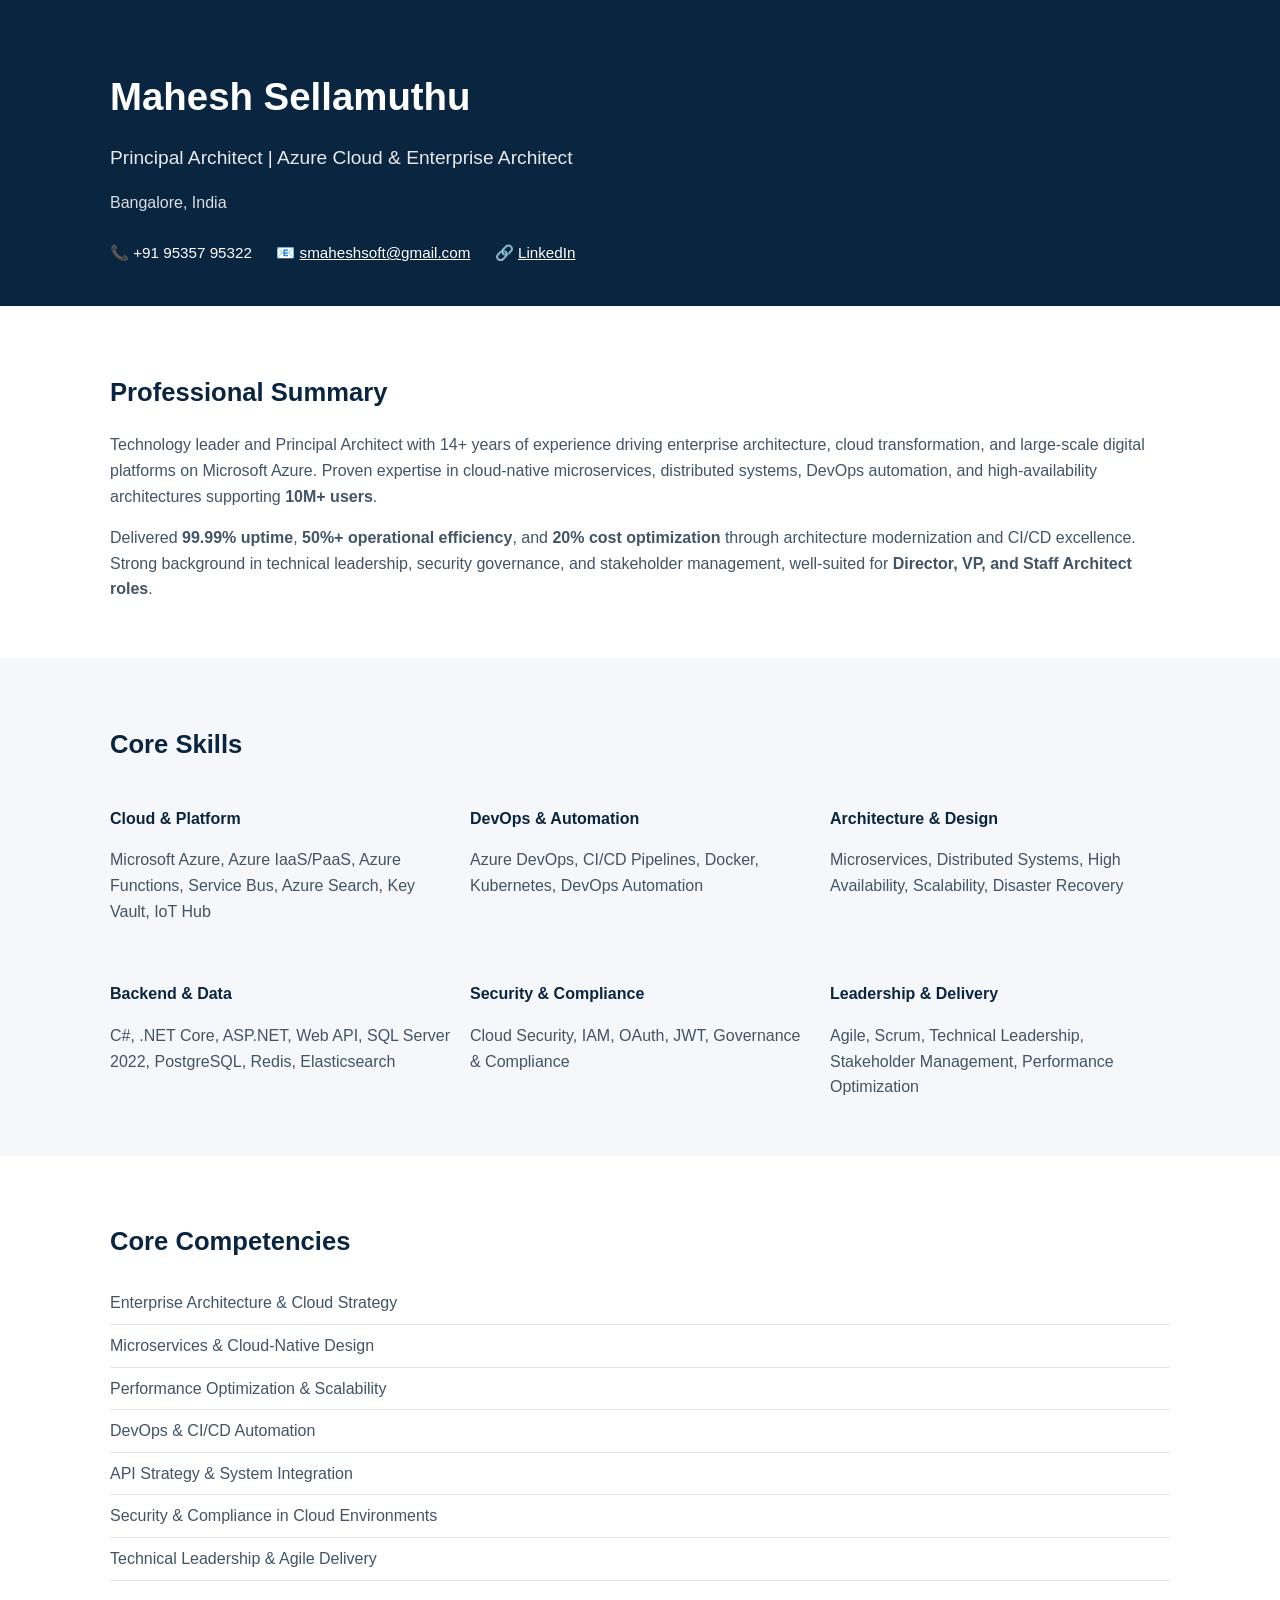
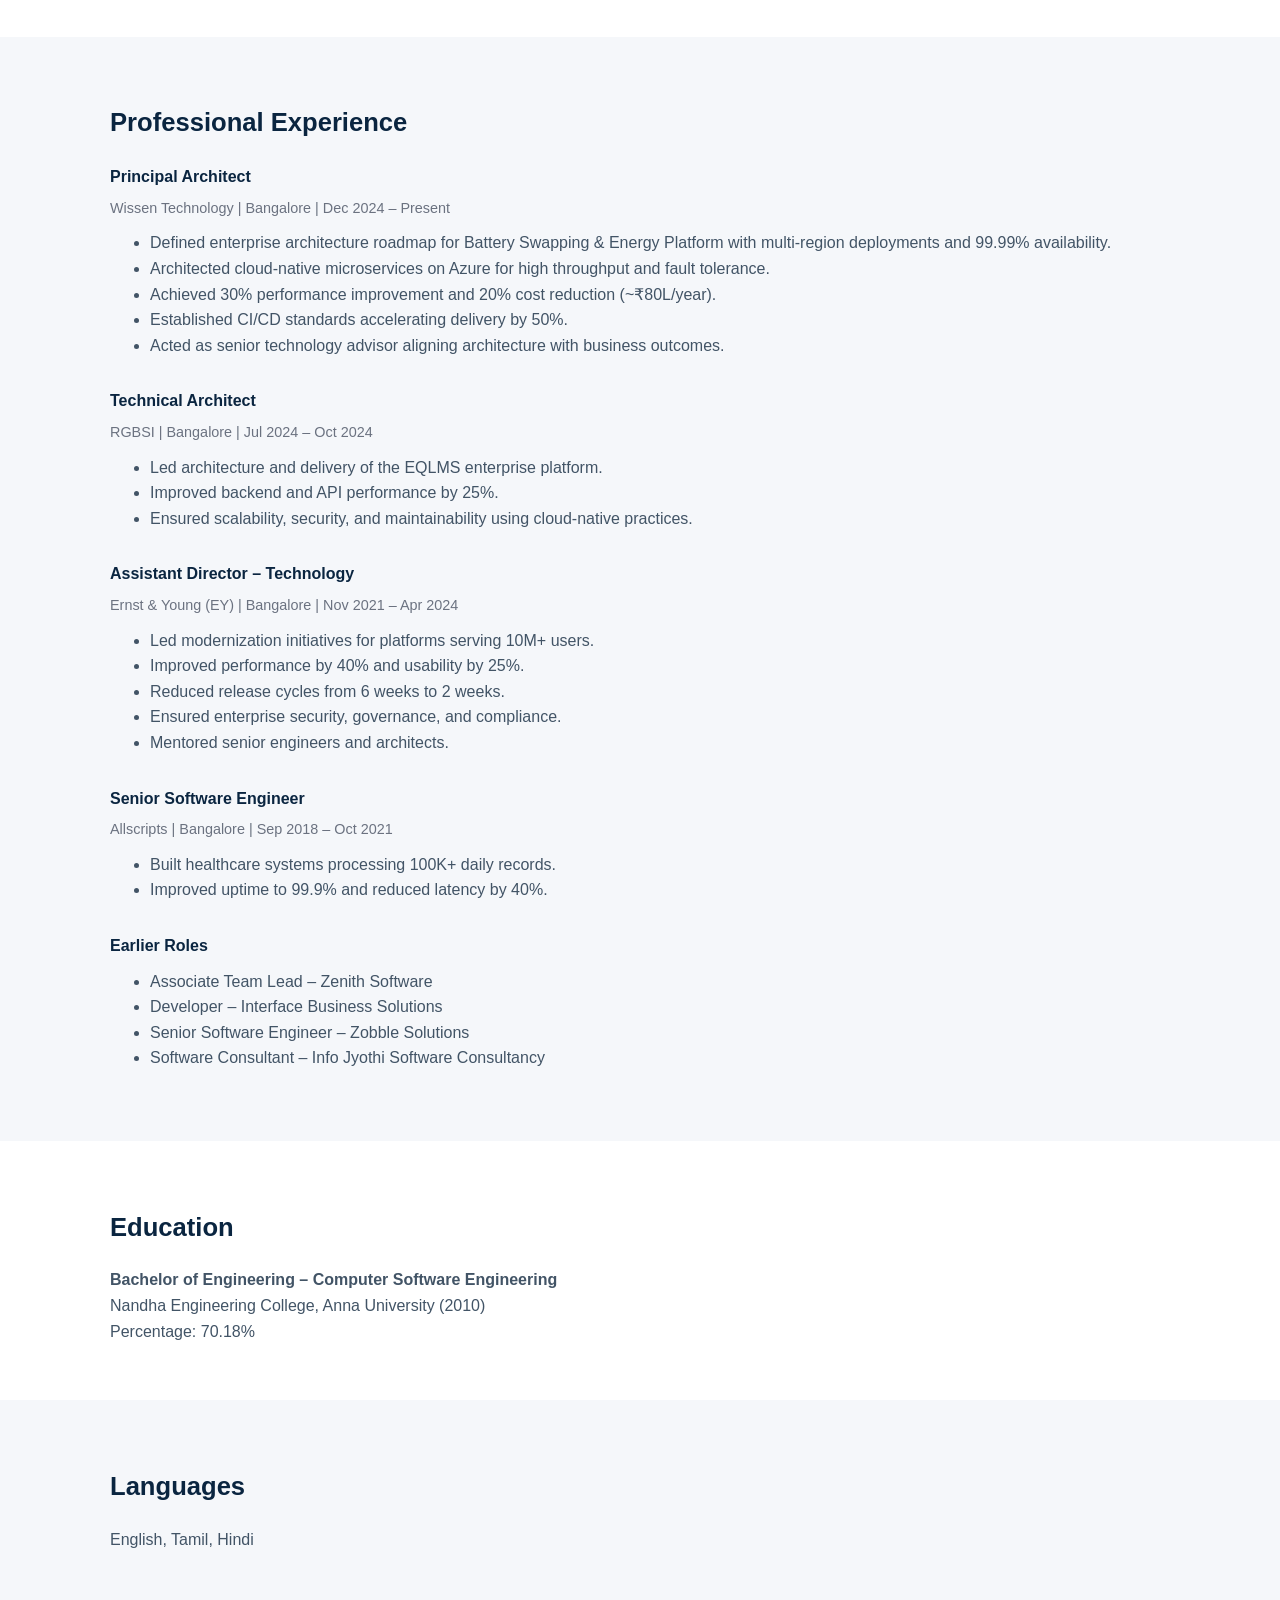
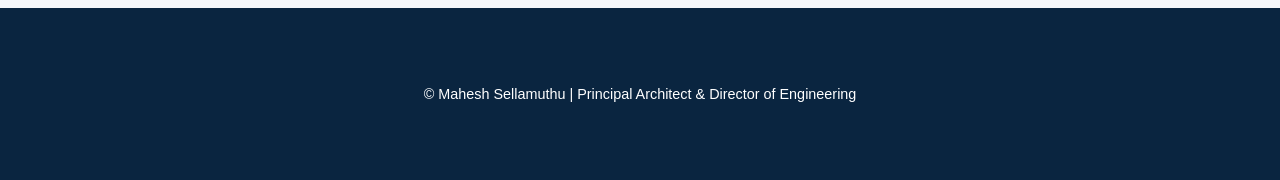
==== index.html @ bdcd4765 "Restore header subtitle without Director of Engineering title Co-Authored-By: Claude Opus 5 <noreply" ====
<!DOCTYPE html>
<html lang="en">
<head>
    <meta charset="UTF-8">
    <title>Mahesh Sellamuthu | Director of Engineering & Principal Architect</title>
    <meta name="viewport" content="width=device-width, initial-scale=1.0">
    <meta name="description" content="Director of Engineering & Principal Architect specializing in Azure Cloud, Distributed Systems, Performance Engineering, and Enterprise Architecture.">
    <link rel="stylesheet" href="css/style.css">
</head>

<body>

<header class="header">
    <div class="container">
        <h1>Mahesh Sellamuthu</h1>
        <h2>Principal Architect | Azure Cloud & Enterprise Architect</h2>
        <p class="location">Bangalore, India</p>

        <div class="contact">
            <span>📞 +91 95357 95322</span>
            <span>📧 <a href="mailto:smaheshsoft@gmail.com">smaheshsoft@gmail.com</a></span>
            <span>🔗 <a href="https://www.linkedin.com/in/mahesh-sellamuthu-75334631/" target="_blank">LinkedIn</a></span>
        </div>
    </div>
</header>

<section class="section">
    <div class="container">
        <h3>Professional Summary</h3>
        <p>
            Technology leader and Principal Architect with 14+ years of experience driving enterprise architecture,
            cloud transformation, and large-scale digital platforms on Microsoft Azure.
            Proven expertise in cloud-native microservices, distributed systems, DevOps automation,
            and high-availability architectures supporting <strong>10M+ users</strong>.
        </p>
        <p>
            Delivered <strong>99.99% uptime</strong>, <strong>50%+ operational efficiency</strong>,
            and <strong>20% cost optimization</strong> through architecture modernization and CI/CD excellence.
            Strong background in technical leadership, security governance, and stakeholder management,
            well-suited for <strong>Director, VP, and Staff Architect roles</strong>.
        </p>
    </div>
</section>

<section class="section gray">
    <div class="container">
        <h3>Core Skills</h3>

        <div class="skills-grid">
            <div>
                <h4>Cloud & Platform</h4>
                <p>Microsoft Azure, Azure IaaS/PaaS, Azure Functions, Service Bus, Azure Search, Key Vault, IoT Hub</p>
            </div>

            <div>
                <h4>DevOps & Automation</h4>
                <p>Azure DevOps, CI/CD Pipelines, Docker, Kubernetes, DevOps Automation</p>
            </div>

            <div>
                <h4>Architecture & Design</h4>
                <p>Microservices, Distributed Systems, High Availability, Scalability, Disaster Recovery</p>
            </div>

            <div>
                <h4>Backend & Data</h4>
                <p>C#, .NET Core, ASP.NET, Web API, SQL Server 2022, PostgreSQL, Redis, Elasticsearch</p>
            </div>

            <div>
                <h4>Security & Compliance</h4>
                <p>Cloud Security, IAM, OAuth, JWT, Governance & Compliance</p>
            </div>

            <div>
                <h4>Leadership & Delivery</h4>
                <p>Agile, Scrum, Technical Leadership, Stakeholder Management, Performance Optimization</p>
            </div>
        </div>
    </div>
</section>

<section class="section">
    <div class="container">
        <h3>Core Competencies</h3>
        <ul class="competencies">
            <li>Enterprise Architecture & Cloud Strategy</li>
            <li>Microservices & Cloud-Native Design</li>
            <li>Performance Optimization & Scalability</li>
            <li>DevOps & CI/CD Automation</li>
            <li>API Strategy & System Integration</li>
            <li>Security & Compliance in Cloud Environments</li>
            <li>Technical Leadership & Agile Delivery</li>
        </ul>
    </div>
</section>

<section class="section gray">
    <div class="container">
        <h3>Professional Experience</h3>

        <div class="role">
            <h4>Principal Architect</h4>
            <span>Wissen Technology | Bangalore | Dec 2024 – Present</span>
            <ul>
                <li>Defined enterprise architecture roadmap for Battery Swapping & Energy Platform with multi-region deployments and 99.99% availability.</li>
                <li>Architected cloud-native microservices on Azure for high throughput and fault tolerance.</li>
                <li>Achieved 30% performance improvement and 20% cost reduction (~₹80L/year).</li>
                <li>Established CI/CD standards accelerating delivery by 50%.</li>
                <li>Acted as senior technology advisor aligning architecture with business outcomes.</li>
            </ul>
        </div>

        <div class="role">
            <h4>Technical Architect</h4>
            <span>RGBSI | Bangalore | Jul 2024 – Oct 2024</span>
            <ul>
                <li>Led architecture and delivery of the EQLMS enterprise platform.</li>
                <li>Improved backend and API performance by 25%.</li>
                <li>Ensured scalability, security, and maintainability using cloud-native practices.</li>
            </ul>
        </div>

        <div class="role">
            <h4>Assistant Director – Technology</h4>
            <span>Ernst & Young (EY) | Bangalore | Nov 2021 – Apr 2024</span>
            <ul>
                <li>Led modernization initiatives for platforms serving 10M+ users.</li>
                <li>Improved performance by 40% and usability by 25%.</li>
                <li>Reduced release cycles from 6 weeks to 2 weeks.</li>
                <li>Ensured enterprise security, governance, and compliance.</li>
                <li>Mentored senior engineers and architects.</li>
            </ul>
        </div>

        <div class="role">
            <h4>Senior Software Engineer</h4>
            <span>Allscripts | Bangalore | Sep 2018 – Oct 2021</span>
            <ul>
                <li>Built healthcare systems processing 100K+ daily records.</li>
                <li>Improved uptime to 99.9% and reduced latency by 40%.</li>
            </ul>
        </div>

        <div class="role">
            <h4>Earlier Roles</h4>
            <ul>
                <li>Associate Team Lead – Zenith Software</li>
                <li>Developer – Interface Business Solutions</li>
                <li>Senior Software Engineer – Zobble Solutions</li>
                <li>Software Consultant – Info Jyothi Software Consultancy</li>
            </ul>
        </div>
    </div>
</section>

<section class="section">
    <div class="container">
        <h3>Education</h3>
        <p>
            <strong>Bachelor of Engineering – Computer Software Engineering</strong><br>
            Nandha Engineering College, Anna University (2010)<br>
            Percentage: 70.18%
        </p>
    </div>
</section>

<section class="section gray">
    <div class="container">
        <h3>Languages</h3>
        <p>English, Tamil, Hindi</p>
    </div>
</section>

<footer class="footer">
    <div class="container">
        <p>© Mahesh Sellamuthu | Principal Architect & Director of Engineering</p>
    </div>
</footer>

</body>
</html>
---- css/style.css ----
:root {
    --primary: #0a2540;
    --secondary: #425466;
    --background: #ffffff;
    --gray-bg: #f5f7fa;
    --accent: #2563eb;
}

* {
    box-sizing: border-box;
}

body {
    margin: 0;
    font-family: -apple-system, BlinkMacSystemFont, "Segoe UI", Roboto, Arial, sans-serif;
    color: var(--secondary);
    background: var(--background);
    line-height: 1.6;
}

.container {
    max-width: 1100px;
    margin: auto;
    padding: 40px 20px;
}

.header {
    background: var(--primary);
    color: #fff;
}

.header h1 {
    margin-bottom: 5px;
    font-size: 2.4rem;
}

.header h2 {
    font-weight: 400;
    font-size: 1.2rem;
    opacity: 0.9;
}

.location {
    margin-top: 10px;
    opacity: 0.85;
}

.contact span {
    display: inline-block;
    margin-right: 20px;
    margin-top: 10px;
    font-size: 0.95rem;
}

.contact a {
    color: #fff;
    text-decoration: underline;
}

.section h3 {
    font-size: 1.6rem;
    margin-bottom: 20px;
    color: var(--primary);
}

.section.gray {
    background: var(--gray-bg);
}

.skills-grid {
    display: grid;
    grid-template-columns: repeat(auto-fit, minmax(300px, 1fr));
    gap: 20px;
}

.skills-grid h4 {
    margin-bottom: 5px;
    color: var(--primary);
}

.competencies {
    list-style: none;
    padding-left: 0;
}

.competencies li {
    padding: 8px 0;
    border-bottom: 1px solid #e0e6ed;
}

.role {
    margin-bottom: 30px;
}

.role h4 {
    margin-bottom: 5px;
    color: var(--primary);
}

.role span {
    font-size: 0.9rem;
    color: #6b7280;
}

.role ul {
    margin-top: 10px;
}

.footer {
    background: var(--primary);
    color: #fff;
    text-align: center;
    padding: 20px;
    font-size: 0.9rem;
}
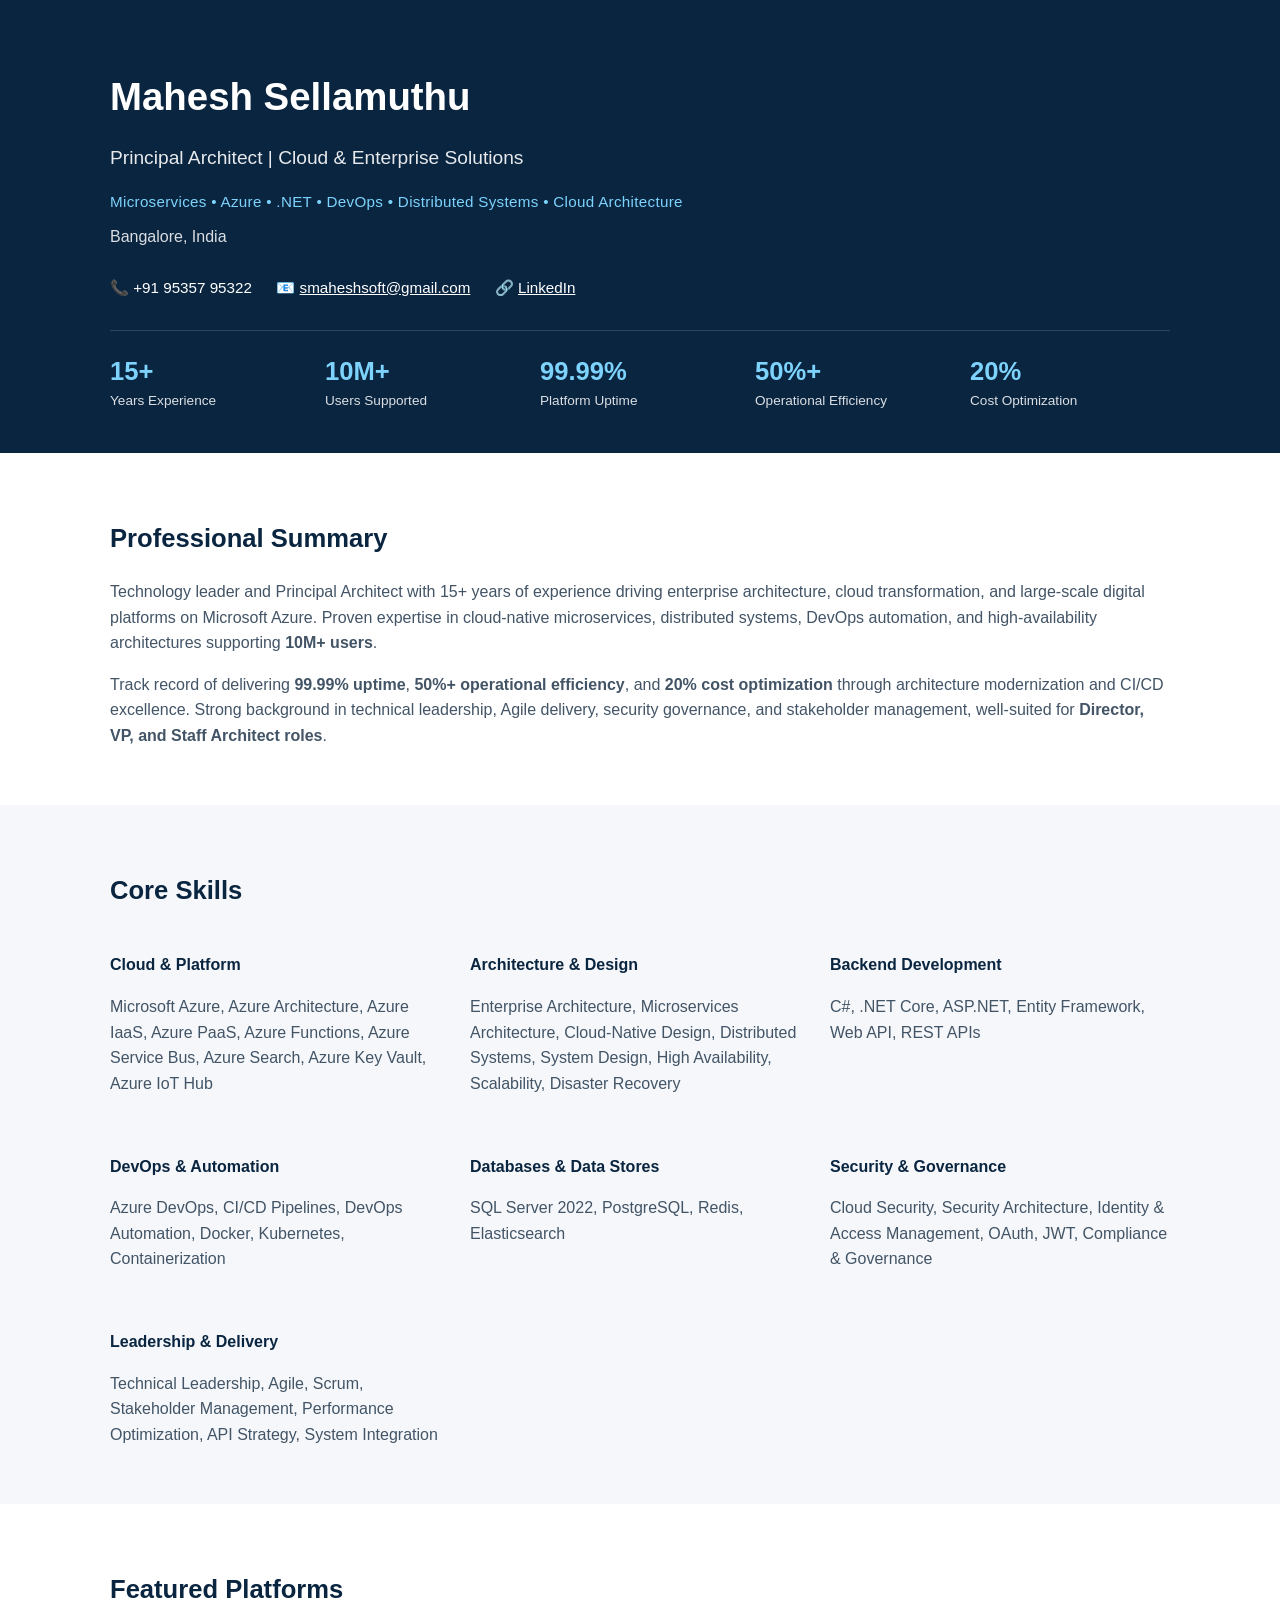
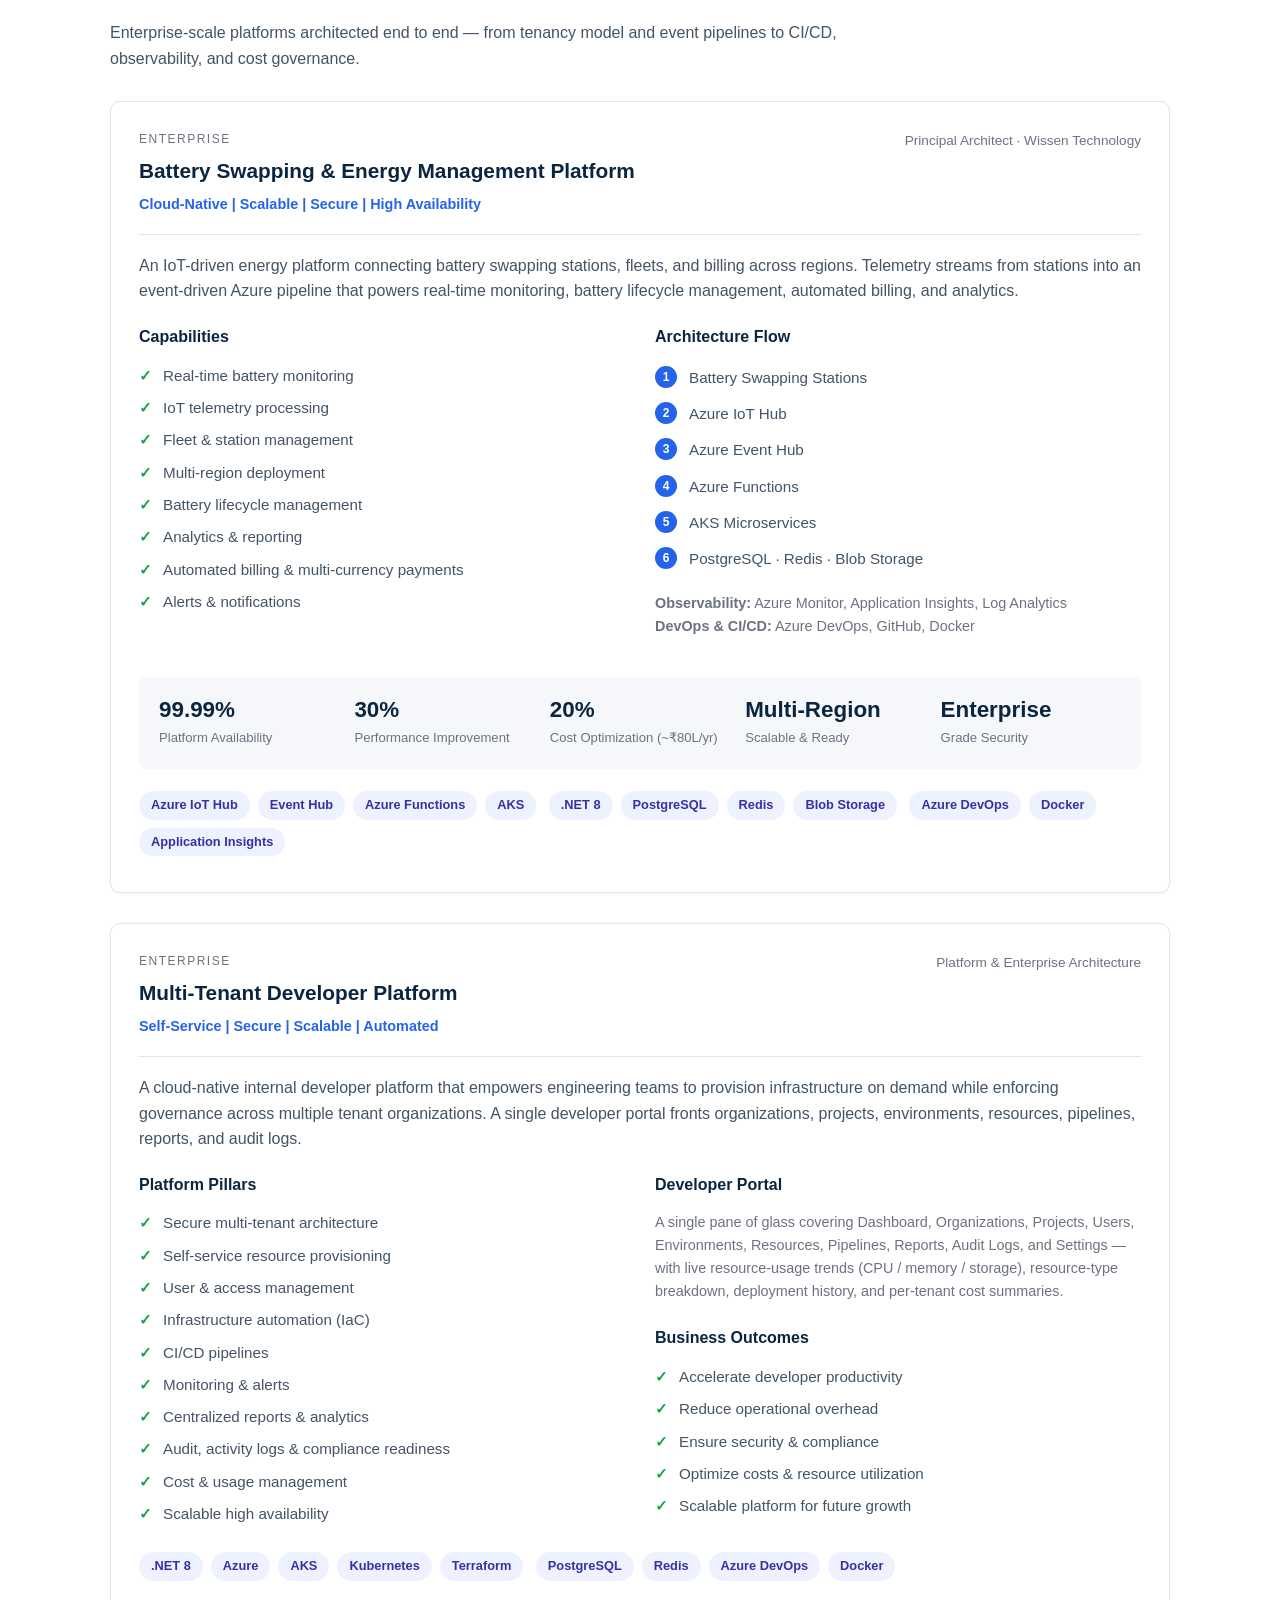
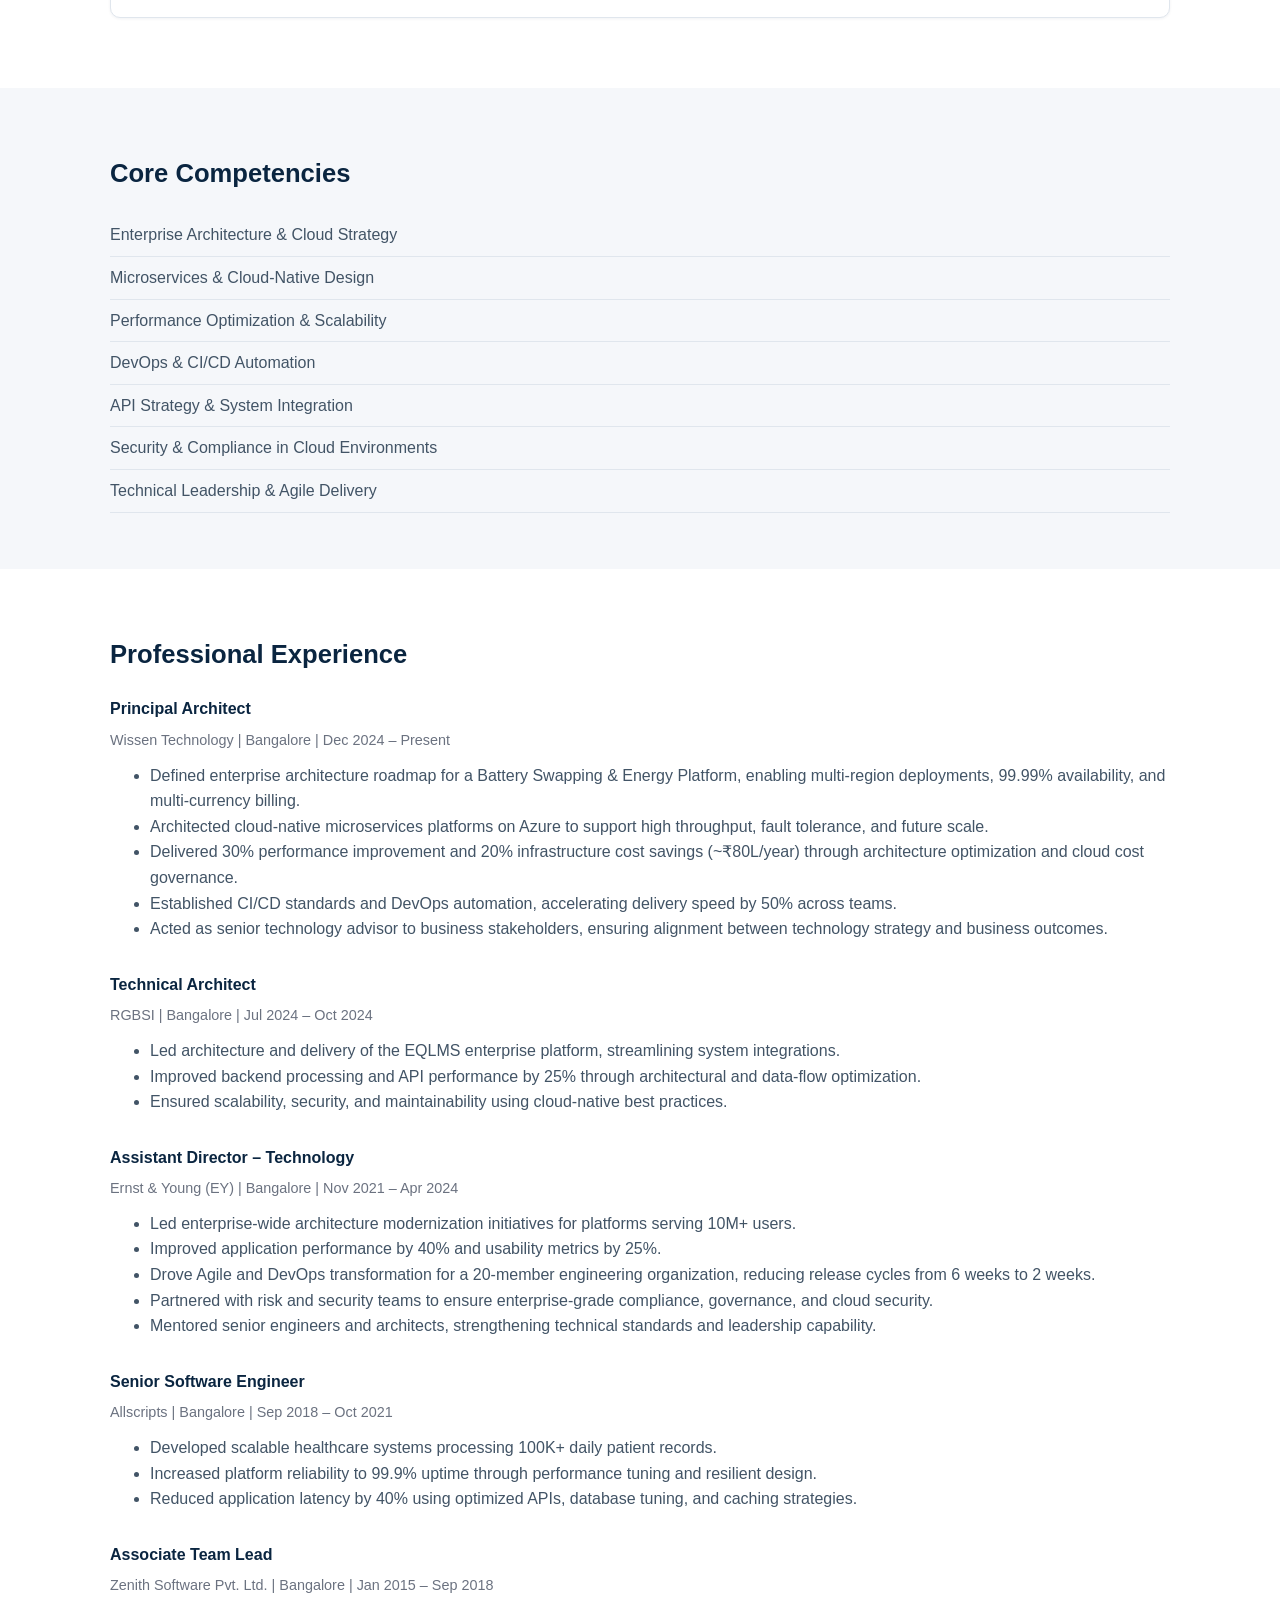
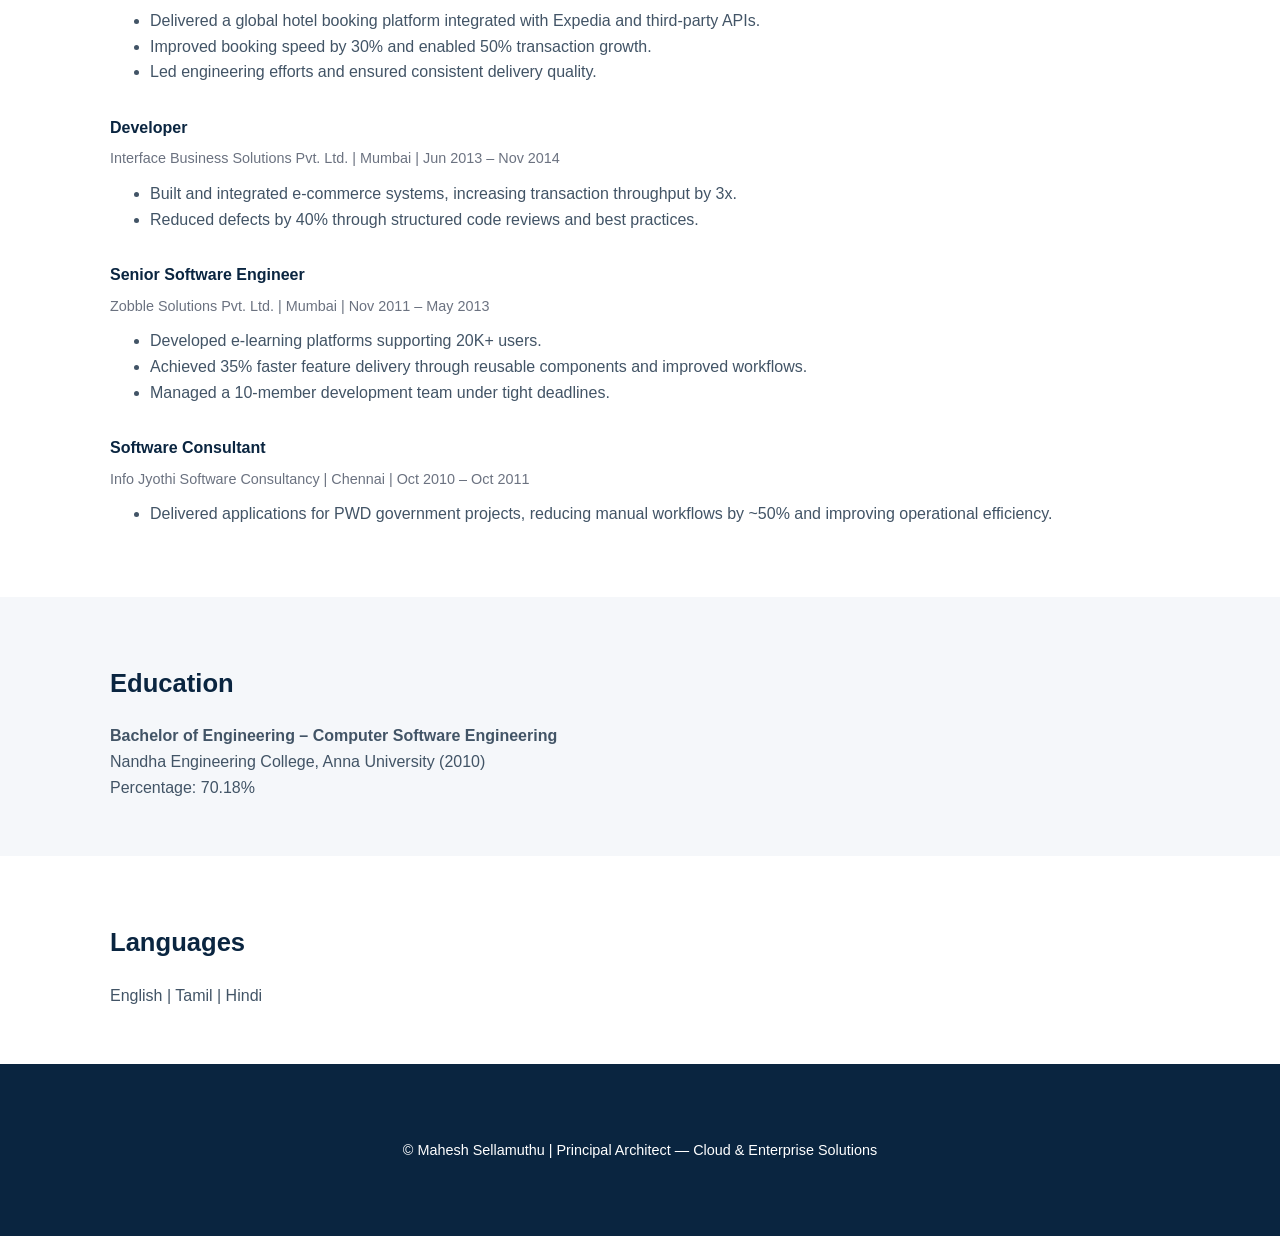
==== commit 05f72132: "Update profile from resume and add featured platforms portfolio - Refresh headline, summary, skills " ====
--- a/index.html
+++ b/index.html
@@ -2,9 +2,9 @@
 <html lang="en">
 <head>
     <meta charset="UTF-8">
-    <title>Mahesh Sellamuthu | Director of Engineering & Principal Architect</title>
+    <title>Mahesh Sellamuthu | Principal Architect</title>
     <meta name="viewport" content="width=device-width, initial-scale=1.0">
-    <meta name="description" content="Director of Engineering & Principal Architect specializing in Azure Cloud, Distributed Systems, Performance Engineering, and Enterprise Architecture.">
+    <meta name="description" content="Principal Architect specializing in Azure Cloud, Microservices, Distributed Systems, DevOps and Enterprise Architecture. 15+ years building platforms for 10M+ users.">
     <link rel="stylesheet" href="css/style.css">
 </head>
 
@@ -13,13 +13,22 @@
 <header class="header">
     <div class="container">
         <h1>Mahesh Sellamuthu</h1>
-        <h2>Principal Architect | Azure Cloud & Enterprise Architect</h2>
+        <h2>Principal Architect | Cloud &amp; Enterprise Solutions</h2>
+        <p class="tagline">Microservices &bull; Azure &bull; .NET &bull; DevOps &bull; Distributed Systems &bull; Cloud Architecture</p>
         <p class="location">Bangalore, India</p>
 
         <div class="contact">
             <span>📞 +91 95357 95322</span>
             <span>📧 <a href="mailto:smaheshsoft@gmail.com">smaheshsoft@gmail.com</a></span>
-            <span>🔗 <a href="https://www.linkedin.com/in/mahesh-sellamuthu-75334631/" target="_blank">LinkedIn</a></span>
+            <span>🔗 <a href="https://www.linkedin.com/in/mahesh-sellamuthu-75334631/" target="_blank" rel="noopener">LinkedIn</a></span>
+        </div>
+
+        <div class="metrics">
+            <div class="metric"><strong>15+</strong><span>Years Experience</span></div>
+            <div class="metric"><strong>10M+</strong><span>Users Supported</span></div>
+            <div class="metric"><strong>99.99%</strong><span>Platform Uptime</span></div>
+            <div class="metric"><strong>50%+</strong><span>Operational Efficiency</span></div>
+            <div class="metric"><strong>20%</strong><span>Cost Optimization</span></div>
         </div>
     </div>
 </header>
@@ -28,15 +37,15 @@
     <div class="container">
         <h3>Professional Summary</h3>
         <p>
-            Technology leader and Principal Architect with 14+ years of experience driving enterprise architecture,
+            Technology leader and Principal Architect with 15+ years of experience driving enterprise architecture,
             cloud transformation, and large-scale digital platforms on Microsoft Azure.
             Proven expertise in cloud-native microservices, distributed systems, DevOps automation,
             and high-availability architectures supporting <strong>10M+ users</strong>.
         </p>
         <p>
-            Delivered <strong>99.99% uptime</strong>, <strong>50%+ operational efficiency</strong>,
+            Track record of delivering <strong>99.99% uptime</strong>, <strong>50%+ operational efficiency</strong>,
             and <strong>20% cost optimization</strong> through architecture modernization and CI/CD excellence.
-            Strong background in technical leadership, security governance, and stakeholder management,
+            Strong background in technical leadership, Agile delivery, security governance, and stakeholder management,
             well-suited for <strong>Director, VP, and Staff Architect roles</strong>.
         </p>
     </div>
@@ -48,54 +57,190 @@
 
         <div class="skills-grid">
             <div>
-                <h4>Cloud & Platform</h4>
-                <p>Microsoft Azure, Azure IaaS/PaaS, Azure Functions, Service Bus, Azure Search, Key Vault, IoT Hub</p>
-            </div>
-
-            <div>
-                <h4>DevOps & Automation</h4>
-                <p>Azure DevOps, CI/CD Pipelines, Docker, Kubernetes, DevOps Automation</p>
-            </div>
-
-            <div>
-                <h4>Architecture & Design</h4>
-                <p>Microservices, Distributed Systems, High Availability, Scalability, Disaster Recovery</p>
-            </div>
-
-            <div>
-                <h4>Backend & Data</h4>
-                <p>C#, .NET Core, ASP.NET, Web API, SQL Server 2022, PostgreSQL, Redis, Elasticsearch</p>
-            </div>
-
-            <div>
-                <h4>Security & Compliance</h4>
-                <p>Cloud Security, IAM, OAuth, JWT, Governance & Compliance</p>
-            </div>
-
-            <div>
-                <h4>Leadership & Delivery</h4>
-                <p>Agile, Scrum, Technical Leadership, Stakeholder Management, Performance Optimization</p>
-            </div>
-        </div>
-    </div>
-</section>
-
-<section class="section">
+                <h4>Cloud &amp; Platform</h4>
+                <p>Microsoft Azure, Azure Architecture, Azure IaaS, Azure PaaS, Azure Functions, Azure Service Bus, Azure Search, Azure Key Vault, Azure IoT Hub</p>
+            </div>
+
+            <div>
+                <h4>Architecture &amp; Design</h4>
+                <p>Enterprise Architecture, Microservices Architecture, Cloud-Native Design, Distributed Systems, System Design, High Availability, Scalability, Disaster Recovery</p>
+            </div>
+
+            <div>
+                <h4>Backend Development</h4>
+                <p>C#, .NET Core, ASP.NET, Entity Framework, Web API, REST APIs</p>
+            </div>
+
+            <div>
+                <h4>DevOps &amp; Automation</h4>
+                <p>Azure DevOps, CI/CD Pipelines, DevOps Automation, Docker, Kubernetes, Containerization</p>
+            </div>
+
+            <div>
+                <h4>Databases &amp; Data Stores</h4>
+                <p>SQL Server 2022, PostgreSQL, Redis, Elasticsearch</p>
+            </div>
+
+            <div>
+                <h4>Security &amp; Governance</h4>
+                <p>Cloud Security, Security Architecture, Identity &amp; Access Management, OAuth, JWT, Compliance &amp; Governance</p>
+            </div>
+
+            <div>
+                <h4>Leadership &amp; Delivery</h4>
+                <p>Technical Leadership, Agile, Scrum, Stakeholder Management, Performance Optimization, API Strategy, System Integration</p>
+            </div>
+        </div>
+    </div>
+</section>
+
+<section class="section" id="portfolio">
+    <div class="container">
+        <h3>Featured Platforms</h3>
+        <p class="section-intro">
+            Enterprise-scale platforms architected end to end &mdash; from tenancy model and event pipelines
+            to CI/CD, observability, and cost governance.
+        </p>
+
+        <article class="project">
+            <div class="project-head">
+                <div>
+                    <span class="eyebrow">Enterprise</span>
+                    <h4>Battery Swapping &amp; Energy Management Platform</h4>
+                    <p class="project-sub">Cloud-Native | Scalable | Secure | High Availability</p>
+                </div>
+                <span class="project-role">Principal Architect &middot; Wissen Technology</span>
+            </div>
+
+            <p class="project-desc">
+                An IoT-driven energy platform connecting battery swapping stations, fleets, and billing across regions.
+                Telemetry streams from stations into an event-driven Azure pipeline that powers real-time monitoring,
+                battery lifecycle management, automated billing, and analytics.
+            </p>
+
+            <div class="project-grid">
+                <div>
+                    <h5>Capabilities</h5>
+                    <ul class="ticks">
+                        <li>Real-time battery monitoring</li>
+                        <li>IoT telemetry processing</li>
+                        <li>Fleet &amp; station management</li>
+                        <li>Multi-region deployment</li>
+                        <li>Battery lifecycle management</li>
+                        <li>Analytics &amp; reporting</li>
+                        <li>Automated billing &amp; multi-currency payments</li>
+                        <li>Alerts &amp; notifications</li>
+                    </ul>
+                </div>
+
+                <div>
+                    <h5>Architecture Flow</h5>
+                    <ol class="flow">
+                        <li>Battery Swapping Stations</li>
+                        <li>Azure IoT Hub</li>
+                        <li>Azure Event Hub</li>
+                        <li>Azure Functions</li>
+                        <li>AKS Microservices</li>
+                        <li>PostgreSQL &middot; Redis &middot; Blob Storage</li>
+                    </ol>
+                    <p class="flow-note">
+                        <strong>Observability:</strong> Azure Monitor, Application Insights, Log Analytics<br>
+                        <strong>DevOps &amp; CI/CD:</strong> Azure DevOps, GitHub, Docker
+                    </p>
+                </div>
+            </div>
+
+            <div class="outcomes">
+                <div class="outcome"><strong>99.99%</strong><span>Platform Availability</span></div>
+                <div class="outcome"><strong>30%</strong><span>Performance Improvement</span></div>
+                <div class="outcome"><strong>20%</strong><span>Cost Optimization (~₹80L/yr)</span></div>
+                <div class="outcome"><strong>Multi-Region</strong><span>Scalable &amp; Ready</span></div>
+                <div class="outcome"><strong>Enterprise</strong><span>Grade Security</span></div>
+            </div>
+
+            <div class="tags">
+                <span>Azure IoT Hub</span><span>Event Hub</span><span>Azure Functions</span><span>AKS</span>
+                <span>.NET 8</span><span>PostgreSQL</span><span>Redis</span><span>Blob Storage</span>
+                <span>Azure DevOps</span><span>Docker</span><span>Application Insights</span>
+            </div>
+        </article>
+
+        <article class="project">
+            <div class="project-head">
+                <div>
+                    <span class="eyebrow">Enterprise</span>
+                    <h4>Multi-Tenant Developer Platform</h4>
+                    <p class="project-sub">Self-Service | Secure | Scalable | Automated</p>
+                </div>
+                <span class="project-role">Platform &amp; Enterprise Architecture</span>
+            </div>
+
+            <p class="project-desc">
+                A cloud-native internal developer platform that empowers engineering teams to provision infrastructure
+                on demand while enforcing governance across multiple tenant organizations. A single developer portal
+                fronts organizations, projects, environments, resources, pipelines, reports, and audit logs.
+            </p>
+
+            <div class="project-grid">
+                <div>
+                    <h5>Platform Pillars</h5>
+                    <ul class="ticks">
+                        <li>Secure multi-tenant architecture</li>
+                        <li>Self-service resource provisioning</li>
+                        <li>User &amp; access management</li>
+                        <li>Infrastructure automation (IaC)</li>
+                        <li>CI/CD pipelines</li>
+                        <li>Monitoring &amp; alerts</li>
+                        <li>Centralized reports &amp; analytics</li>
+                        <li>Audit, activity logs &amp; compliance readiness</li>
+                        <li>Cost &amp; usage management</li>
+                        <li>Scalable high availability</li>
+                    </ul>
+                </div>
+
+                <div>
+                    <h5>Developer Portal</h5>
+                    <p class="flow-note">
+                        A single pane of glass covering Dashboard, Organizations, Projects, Users, Environments,
+                        Resources, Pipelines, Reports, Audit Logs, and Settings &mdash; with live resource-usage
+                        trends (CPU / memory / storage), resource-type breakdown, deployment history, and per-tenant
+                        cost summaries.
+                    </p>
+                    <h5>Business Outcomes</h5>
+                    <ul class="ticks">
+                        <li>Accelerate developer productivity</li>
+                        <li>Reduce operational overhead</li>
+                        <li>Ensure security &amp; compliance</li>
+                        <li>Optimize costs &amp; resource utilization</li>
+                        <li>Scalable platform for future growth</li>
+                    </ul>
+                </div>
+            </div>
+
+            <div class="tags">
+                <span>.NET 8</span><span>Azure</span><span>AKS</span><span>Kubernetes</span><span>Terraform</span>
+                <span>PostgreSQL</span><span>Redis</span><span>Azure DevOps</span><span>Docker</span>
+            </div>
+        </article>
+    </div>
+</section>
+
+<section class="section gray">
     <div class="container">
         <h3>Core Competencies</h3>
         <ul class="competencies">
-            <li>Enterprise Architecture & Cloud Strategy</li>
-            <li>Microservices & Cloud-Native Design</li>
-            <li>Performance Optimization & Scalability</li>
-            <li>DevOps & CI/CD Automation</li>
-            <li>API Strategy & System Integration</li>
-            <li>Security & Compliance in Cloud Environments</li>
-            <li>Technical Leadership & Agile Delivery</li>
+            <li>Enterprise Architecture &amp; Cloud Strategy</li>
+            <li>Microservices &amp; Cloud-Native Design</li>
+            <li>Performance Optimization &amp; Scalability</li>
+            <li>DevOps &amp; CI/CD Automation</li>
+            <li>API Strategy &amp; System Integration</li>
+            <li>Security &amp; Compliance in Cloud Environments</li>
+            <li>Technical Leadership &amp; Agile Delivery</li>
         </ul>
     </div>
 </section>
 
-<section class="section gray">
+<section class="section">
     <div class="container">
         <h3>Professional Experience</h3>
 
@@ -103,11 +248,11 @@
             <h4>Principal Architect</h4>
             <span>Wissen Technology | Bangalore | Dec 2024 – Present</span>
             <ul>
-                <li>Defined enterprise architecture roadmap for Battery Swapping & Energy Platform with multi-region deployments and 99.99% availability.</li>
-                <li>Architected cloud-native microservices on Azure for high throughput and fault tolerance.</li>
-                <li>Achieved 30% performance improvement and 20% cost reduction (~₹80L/year).</li>
-                <li>Established CI/CD standards accelerating delivery by 50%.</li>
-                <li>Acted as senior technology advisor aligning architecture with business outcomes.</li>
+                <li>Defined enterprise architecture roadmap for a Battery Swapping &amp; Energy Platform, enabling multi-region deployments, 99.99% availability, and multi-currency billing.</li>
+                <li>Architected cloud-native microservices platforms on Azure to support high throughput, fault tolerance, and future scale.</li>
+                <li>Delivered 30% performance improvement and 20% infrastructure cost savings (~₹80L/year) through architecture optimization and cloud cost governance.</li>
+                <li>Established CI/CD standards and DevOps automation, accelerating delivery speed by 50% across teams.</li>
+                <li>Acted as senior technology advisor to business stakeholders, ensuring alignment between technology strategy and business outcomes.</li>
             </ul>
         </div>
 
@@ -115,21 +260,21 @@
             <h4>Technical Architect</h4>
             <span>RGBSI | Bangalore | Jul 2024 – Oct 2024</span>
             <ul>
-                <li>Led architecture and delivery of the EQLMS enterprise platform.</li>
-                <li>Improved backend and API performance by 25%.</li>
-                <li>Ensured scalability, security, and maintainability using cloud-native practices.</li>
+                <li>Led architecture and delivery of the EQLMS enterprise platform, streamlining system integrations.</li>
+                <li>Improved backend processing and API performance by 25% through architectural and data-flow optimization.</li>
+                <li>Ensured scalability, security, and maintainability using cloud-native best practices.</li>
             </ul>
         </div>
 
         <div class="role">
             <h4>Assistant Director – Technology</h4>
-            <span>Ernst & Young (EY) | Bangalore | Nov 2021 – Apr 2024</span>
-            <ul>
-                <li>Led modernization initiatives for platforms serving 10M+ users.</li>
-                <li>Improved performance by 40% and usability by 25%.</li>
-                <li>Reduced release cycles from 6 weeks to 2 weeks.</li>
-                <li>Ensured enterprise security, governance, and compliance.</li>
-                <li>Mentored senior engineers and architects.</li>
+            <span>Ernst &amp; Young (EY) | Bangalore | Nov 2021 – Apr 2024</span>
+            <ul>
+                <li>Led enterprise-wide architecture modernization initiatives for platforms serving 10M+ users.</li>
+                <li>Improved application performance by 40% and usability metrics by 25%.</li>
+                <li>Drove Agile and DevOps transformation for a 20-member engineering organization, reducing release cycles from 6 weeks to 2 weeks.</li>
+                <li>Partnered with risk and security teams to ensure enterprise-grade compliance, governance, and cloud security.</li>
+                <li>Mentored senior engineers and architects, strengthening technical standards and leadership capability.</li>
             </ul>
         </div>
 
@@ -137,24 +282,52 @@
             <h4>Senior Software Engineer</h4>
             <span>Allscripts | Bangalore | Sep 2018 – Oct 2021</span>
             <ul>
-                <li>Built healthcare systems processing 100K+ daily records.</li>
-                <li>Improved uptime to 99.9% and reduced latency by 40%.</li>
-            </ul>
-        </div>
-
-        <div class="role">
-            <h4>Earlier Roles</h4>
-            <ul>
-                <li>Associate Team Lead – Zenith Software</li>
-                <li>Developer – Interface Business Solutions</li>
-                <li>Senior Software Engineer – Zobble Solutions</li>
-                <li>Software Consultant – Info Jyothi Software Consultancy</li>
-            </ul>
-        </div>
-    </div>
-</section>
-
-<section class="section">
+                <li>Developed scalable healthcare systems processing 100K+ daily patient records.</li>
+                <li>Increased platform reliability to 99.9% uptime through performance tuning and resilient design.</li>
+                <li>Reduced application latency by 40% using optimized APIs, database tuning, and caching strategies.</li>
+            </ul>
+        </div>
+
+        <div class="role">
+            <h4>Associate Team Lead</h4>
+            <span>Zenith Software Pvt. Ltd. | Bangalore | Jan 2015 – Sep 2018</span>
+            <ul>
+                <li>Delivered a global hotel booking platform integrated with Expedia and third-party APIs.</li>
+                <li>Improved booking speed by 30% and enabled 50% transaction growth.</li>
+                <li>Led engineering efforts and ensured consistent delivery quality.</li>
+            </ul>
+        </div>
+
+        <div class="role">
+            <h4>Developer</h4>
+            <span>Interface Business Solutions Pvt. Ltd. | Mumbai | Jun 2013 – Nov 2014</span>
+            <ul>
+                <li>Built and integrated e-commerce systems, increasing transaction throughput by 3x.</li>
+                <li>Reduced defects by 40% through structured code reviews and best practices.</li>
+            </ul>
+        </div>
+
+        <div class="role">
+            <h4>Senior Software Engineer</h4>
+            <span>Zobble Solutions Pvt. Ltd. | Mumbai | Nov 2011 – May 2013</span>
+            <ul>
+                <li>Developed e-learning platforms supporting 20K+ users.</li>
+                <li>Achieved 35% faster feature delivery through reusable components and improved workflows.</li>
+                <li>Managed a 10-member development team under tight deadlines.</li>
+            </ul>
+        </div>
+
+        <div class="role">
+            <h4>Software Consultant</h4>
+            <span>Info Jyothi Software Consultancy | Chennai | Oct 2010 – Oct 2011</span>
+            <ul>
+                <li>Delivered applications for PWD government projects, reducing manual workflows by ~50% and improving operational efficiency.</li>
+            </ul>
+        </div>
+    </div>
+</section>
+
+<section class="section gray">
     <div class="container">
         <h3>Education</h3>
         <p>
@@ -165,16 +338,16 @@
     </div>
 </section>
 
-<section class="section gray">
+<section class="section">
     <div class="container">
         <h3>Languages</h3>
-        <p>English, Tamil, Hindi</p>
+        <p>English | Tamil | Hindi</p>
     </div>
 </section>
 
 <footer class="footer">
     <div class="container">
-        <p>© Mahesh Sellamuthu | Principal Architect & Director of Engineering</p>
+        <p>© Mahesh Sellamuthu | Principal Architect &mdash; Cloud &amp; Enterprise Solutions</p>
     </div>
 </footer>
 
--- a/css/style.css
+++ b/css/style.css
@@ -40,8 +40,36 @@
     opacity: 0.9;
 }
 
+.tagline {
+    margin: 8px 0 0;
+    font-size: 0.95rem;
+    letter-spacing: 0.3px;
+    color: #7dd3fc;
+}
+
 .location {
     margin-top: 10px;
+    opacity: 0.85;
+}
+
+.metrics {
+    display: grid;
+    grid-template-columns: repeat(auto-fit, minmax(150px, 1fr));
+    gap: 15px;
+    margin-top: 30px;
+    padding-top: 25px;
+    border-top: 1px solid rgba(255, 255, 255, 0.15);
+}
+
+.metric strong {
+    display: block;
+    font-size: 1.6rem;
+    color: #7dd3fc;
+    line-height: 1.2;
+}
+
+.metric span {
+    font-size: 0.85rem;
     opacity: 0.85;
 }
 
@@ -104,6 +132,176 @@
 
 .role ul {
     margin-top: 10px;
+}
+
+/* ---- Featured Platforms / Portfolio ---- */
+
+.section-intro {
+    margin-top: -10px;
+    margin-bottom: 30px;
+    max-width: 780px;
+}
+
+.project {
+    border: 1px solid #e0e6ed;
+    border-radius: 10px;
+    padding: 28px;
+    margin-bottom: 30px;
+    background: #fff;
+    box-shadow: 0 1px 3px rgba(10, 37, 64, 0.06);
+}
+
+.project-head {
+    display: flex;
+    flex-wrap: wrap;
+    justify-content: space-between;
+    align-items: flex-start;
+    gap: 10px;
+    border-bottom: 1px solid #e0e6ed;
+    padding-bottom: 18px;
+    margin-bottom: 18px;
+}
+
+.eyebrow {
+    display: block;
+    font-size: 0.75rem;
+    letter-spacing: 1.5px;
+    text-transform: uppercase;
+    color: #6b7280;
+}
+
+.project-head h4 {
+    margin: 4px 0 6px;
+    font-size: 1.3rem;
+    color: var(--primary);
+}
+
+.project-sub {
+    margin: 0;
+    font-size: 0.9rem;
+    color: var(--accent);
+    font-weight: 600;
+}
+
+.project-role {
+    font-size: 0.85rem;
+    color: #6b7280;
+    white-space: nowrap;
+}
+
+.project-desc {
+    margin-top: 0;
+}
+
+.project-grid {
+    display: grid;
+    grid-template-columns: repeat(auto-fit, minmax(300px, 1fr));
+    gap: 30px;
+    margin-top: 20px;
+}
+
+.project-grid h5 {
+    margin: 0 0 10px;
+    font-size: 1rem;
+    color: var(--primary);
+}
+
+.project-grid h5 + h5,
+.flow-note + h5 {
+    margin-top: 22px;
+}
+
+.ticks {
+    list-style: none;
+    padding-left: 0;
+    margin: 0;
+}
+
+.ticks li {
+    position: relative;
+    padding: 4px 0 4px 24px;
+    font-size: 0.95rem;
+}
+
+.ticks li::before {
+    content: "✓";
+    position: absolute;
+    left: 0;
+    color: #16a34a;
+    font-weight: 700;
+}
+
+.flow {
+    list-style: none;
+    counter-reset: step;
+    padding-left: 0;
+    margin: 0;
+}
+
+.flow li {
+    position: relative;
+    counter-increment: step;
+    padding: 6px 0 6px 34px;
+    font-size: 0.95rem;
+}
+
+.flow li::before {
+    content: counter(step);
+    position: absolute;
+    left: 0;
+    top: 6px;
+    width: 22px;
+    height: 22px;
+    border-radius: 50%;
+    background: var(--accent);
+    color: #fff;
+    font-size: 0.75rem;
+    font-weight: 700;
+    text-align: center;
+    line-height: 22px;
+}
+
+.flow-note {
+    margin-top: 14px;
+    font-size: 0.9rem;
+    color: #6b7280;
+}
+
+.outcomes {
+    display: grid;
+    grid-template-columns: repeat(auto-fit, minmax(150px, 1fr));
+    gap: 15px;
+    margin-top: 25px;
+    padding: 20px;
+    background: var(--gray-bg);
+    border-radius: 8px;
+}
+
+.outcome strong {
+    display: block;
+    font-size: 1.4rem;
+    color: var(--primary);
+    line-height: 1.2;
+}
+
+.outcome span {
+    font-size: 0.82rem;
+    color: #6b7280;
+}
+
+.tags {
+    margin-top: 22px;
+}
+
+.tags span {
+    display: inline-block;
+    margin: 0 8px 8px 0;
+    padding: 4px 12px;
+    border-radius: 20px;
+    background: #eef2ff;
+    color: #3730a3;
+    font-size: 0.8rem;
+    font-weight: 600;
 }
 
 .footer {
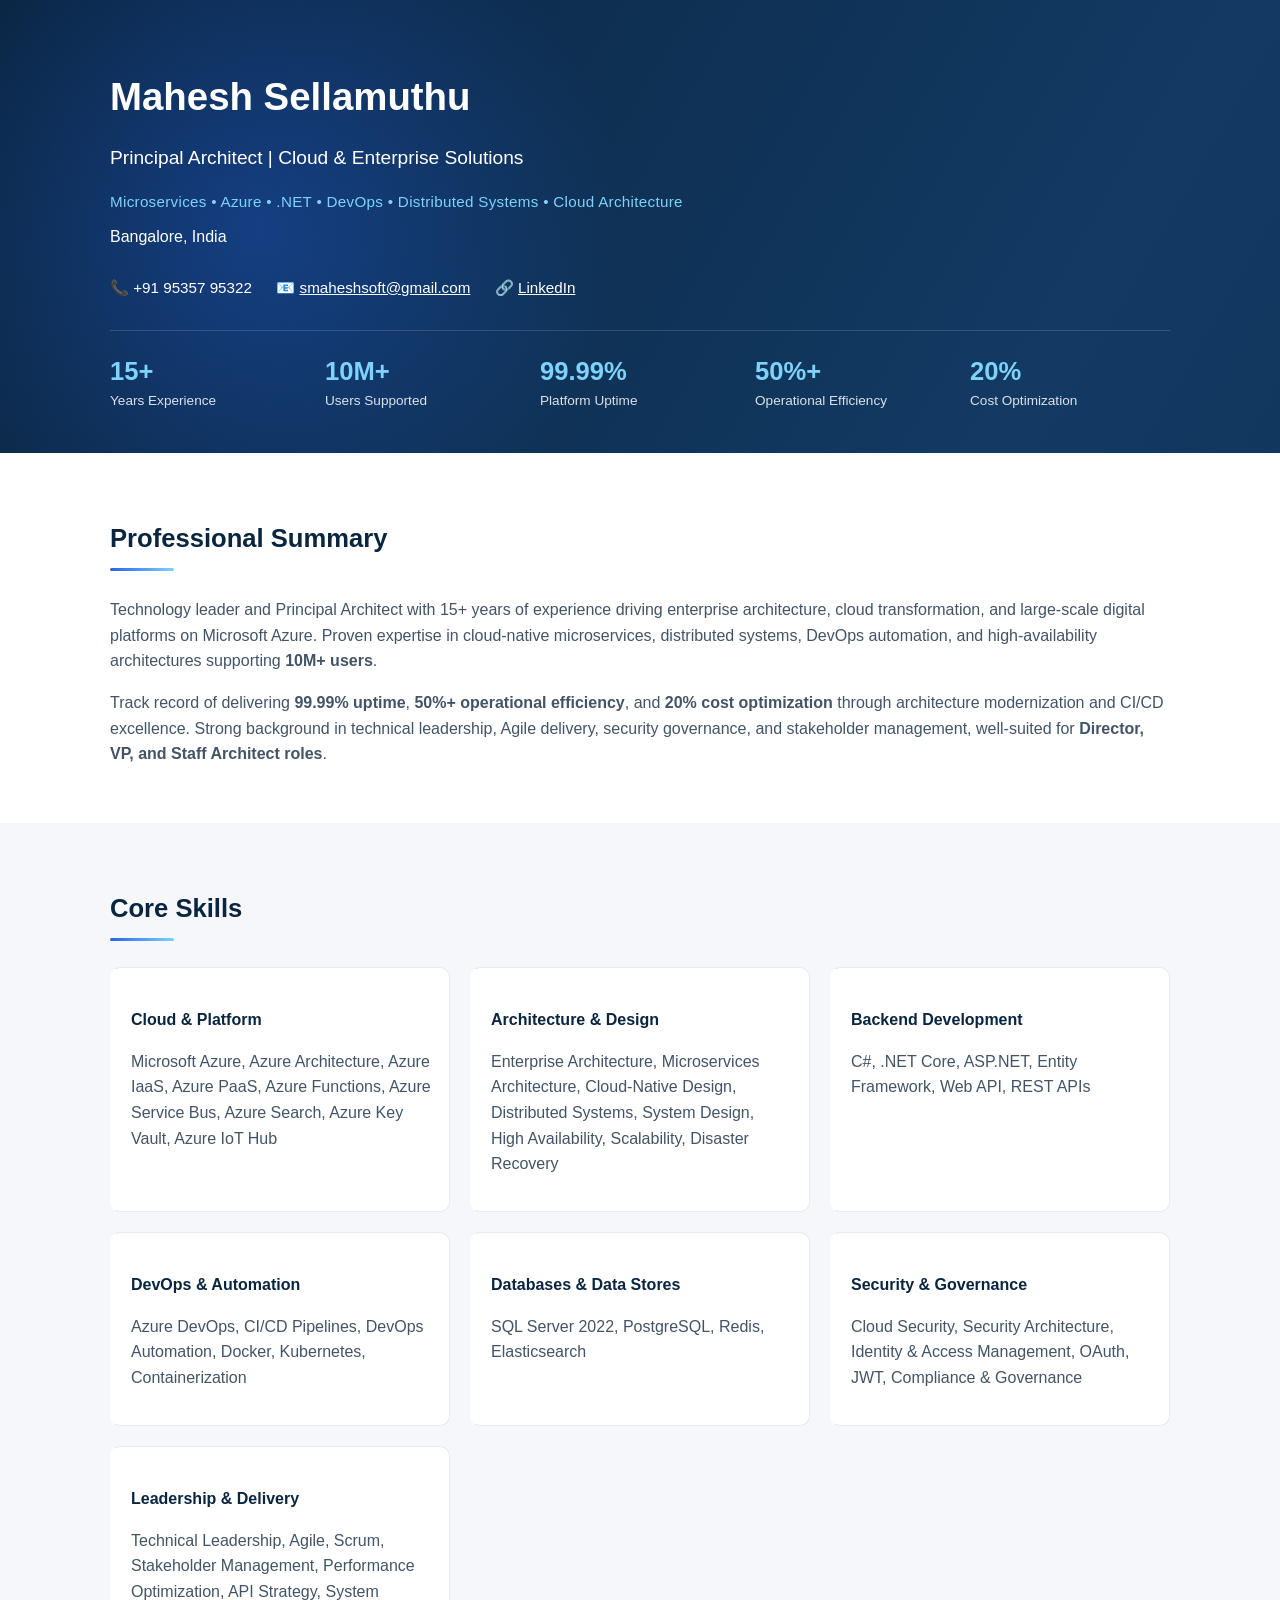
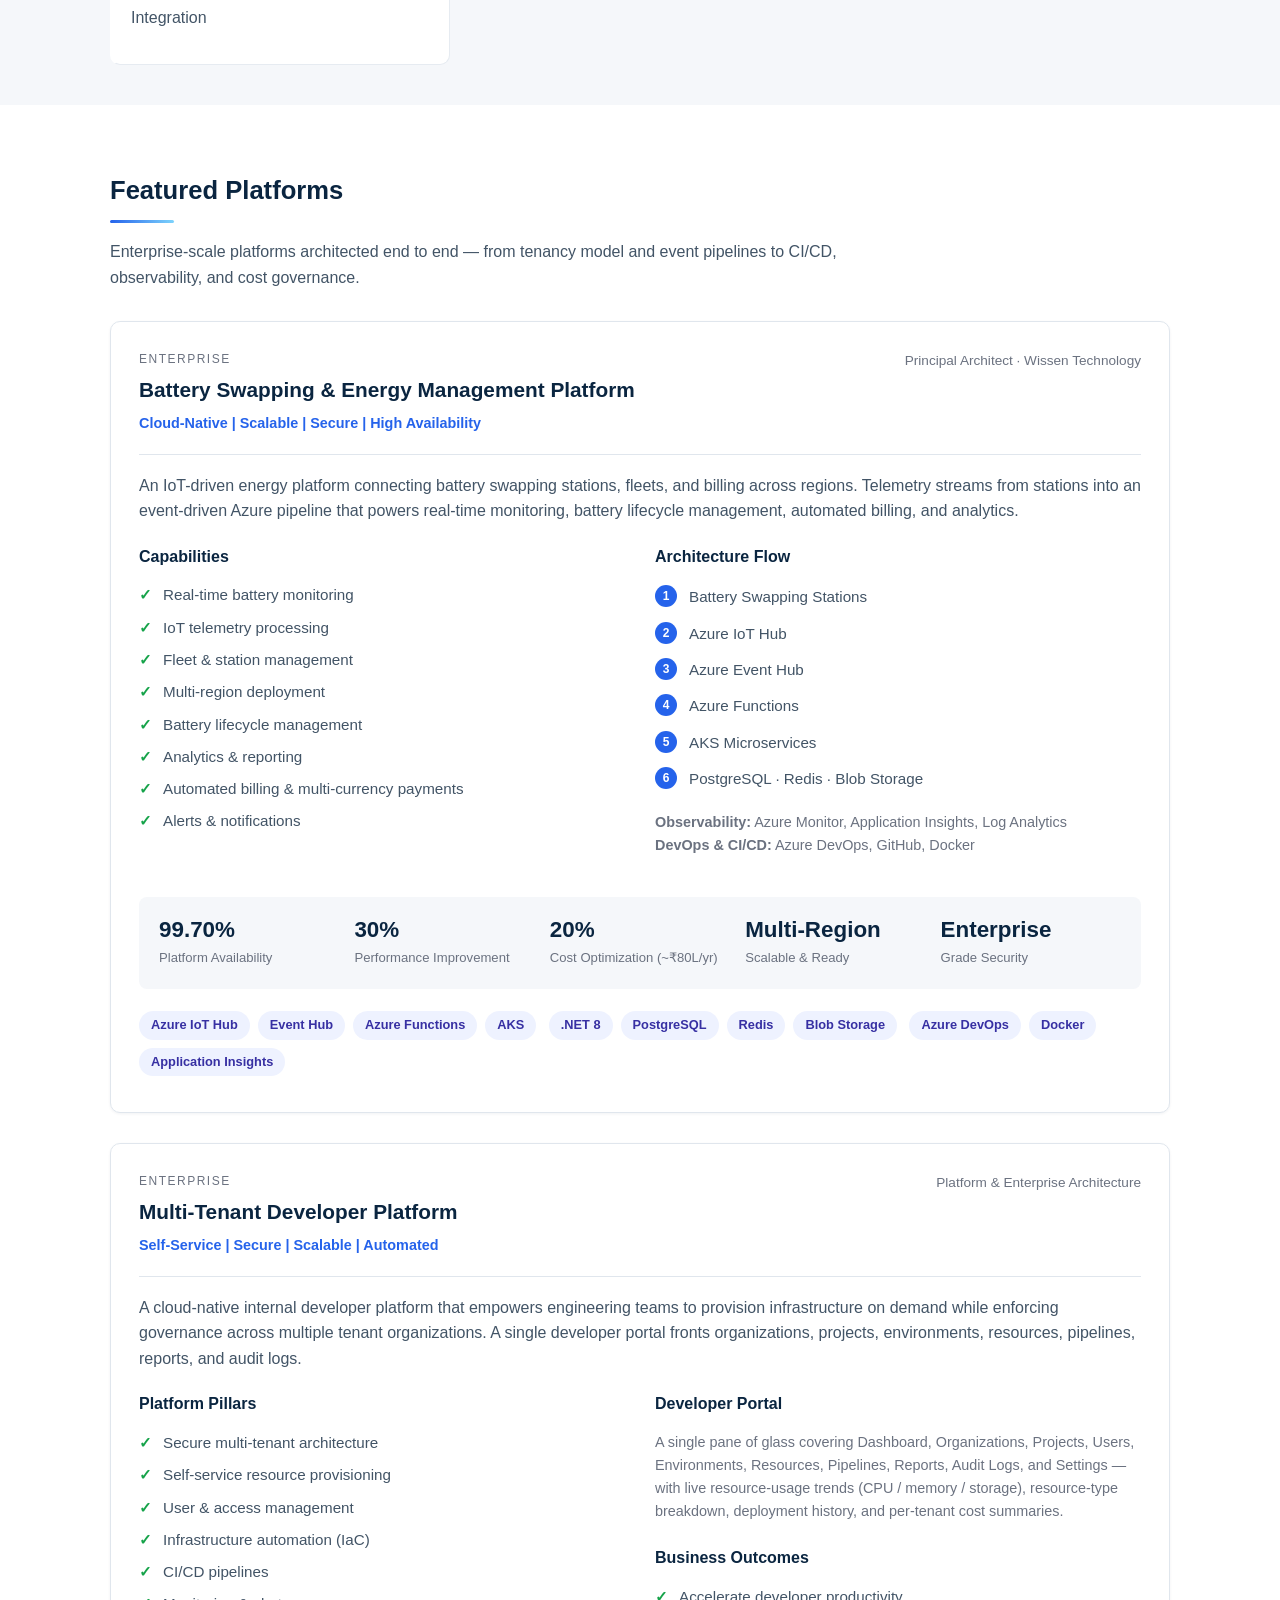
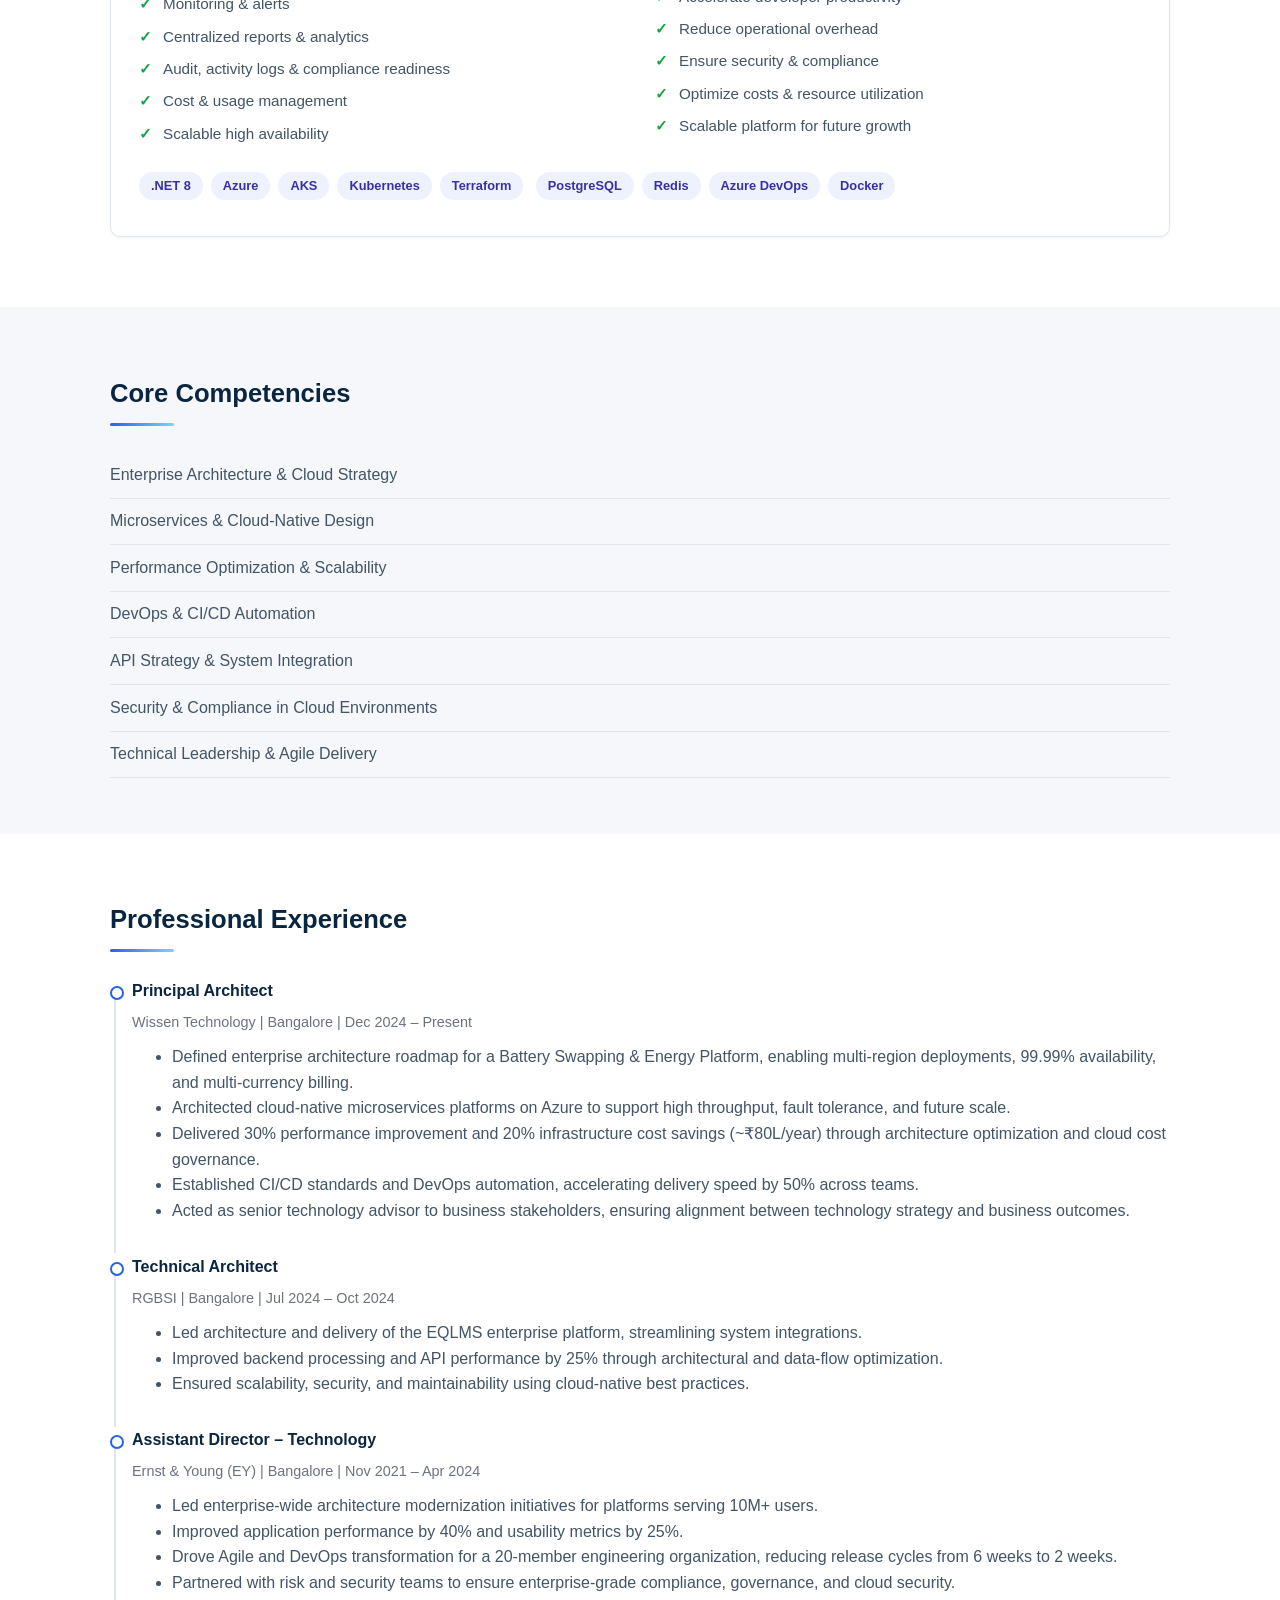
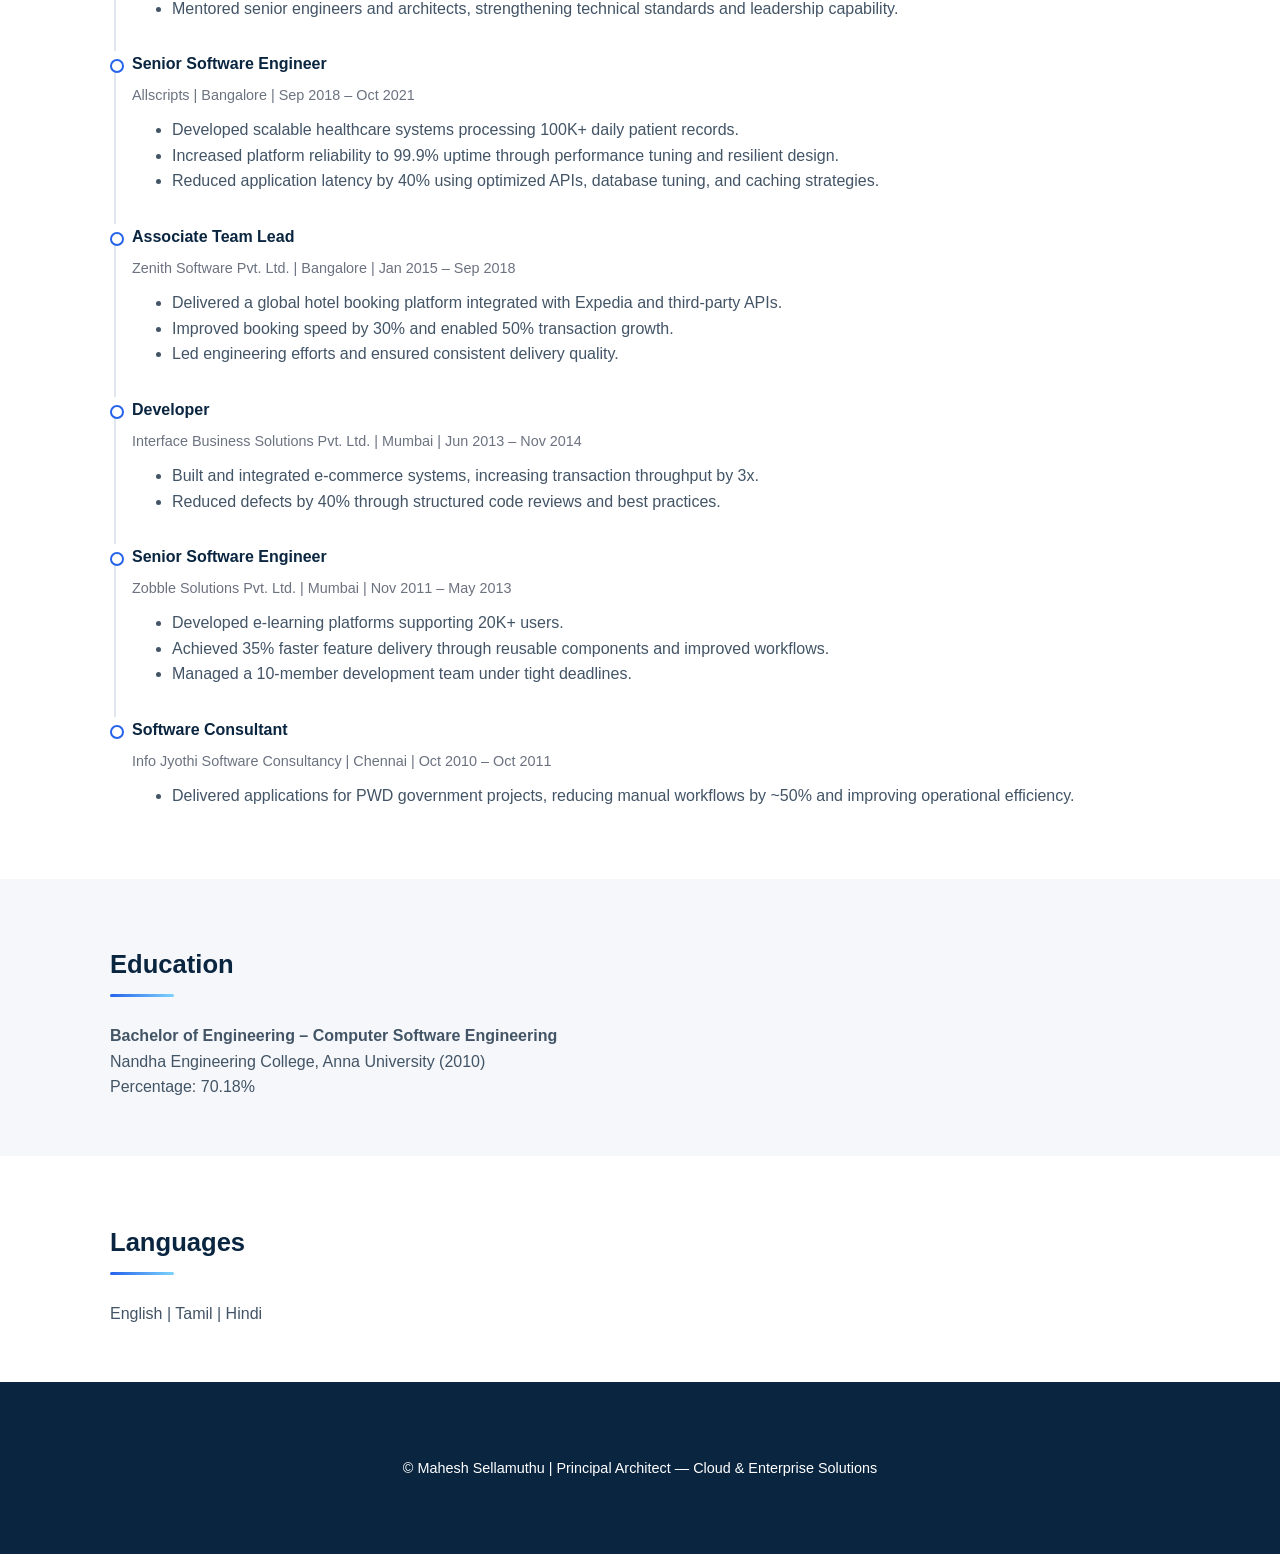
==== commit 641dbac1: "Add professional animation and transition layer - Animated gradient header with drifting light bloom" ====
--- a/index.html
+++ b/index.html
@@ -351,5 +351,7 @@
     </div>
 </footer>
 
+<script src="js/main.js"></script>
+
 </body>
 </html>
--- a/css/style.css
+++ b/css/style.css
@@ -4,6 +4,13 @@
     --background: #ffffff;
     --gray-bg: #f5f7fa;
     --accent: #2563eb;
+    --accent-light: #7dd3fc;
+    --ease-out: cubic-bezier(0.22, 1, 0.36, 1);
+    --dur: 0.7s;
+}
+
+html {
+    scroll-behavior: smooth;
 }
 
 * {
@@ -25,8 +32,40 @@
 }
 
 .header {
-    background: var(--primary);
+    position: relative;
+    overflow: hidden;
+    background: linear-gradient(120deg, #0a2540 0%, #123a63 45%, #0d2b4a 100%);
+    background-size: 180% 180%;
+    animation: header-drift 18s ease-in-out infinite;
     color: #fff;
+}
+
+/* Soft light bloom drifting behind the header content. */
+.header::before {
+    content: "";
+    position: absolute;
+    top: -40%;
+    left: -10%;
+    width: 60%;
+    height: 180%;
+    background: radial-gradient(circle, rgba(37, 99, 235, 0.35) 0%, rgba(37, 99, 235, 0) 65%);
+    animation: bloom 14s ease-in-out infinite alternate;
+    pointer-events: none;
+}
+
+.header .container {
+    position: relative;
+    z-index: 1;
+}
+
+@keyframes header-drift {
+    0%, 100% { background-position: 0% 50%; }
+    50% { background-position: 100% 50%; }
+}
+
+@keyframes bloom {
+    from { transform: translate3d(0, 0, 0) scale(1); opacity: 0.75; }
+    to { transform: translate3d(40%, 10%, 0) scale(1.25); opacity: 1; }
 }
 
 .header h1 {
@@ -86,9 +125,28 @@
 }
 
 .section h3 {
+    position: relative;
     font-size: 1.6rem;
-    margin-bottom: 20px;
-    color: var(--primary);
+    margin-bottom: 26px;
+    padding-bottom: 12px;
+    color: var(--primary);
+}
+
+/* Accent rule that draws itself in as the heading is revealed. */
+.section h3::after {
+    content: "";
+    position: absolute;
+    left: 0;
+    bottom: 0;
+    height: 3px;
+    width: 0;
+    border-radius: 2px;
+    background: linear-gradient(90deg, var(--accent), var(--accent-light));
+    transition: width 0.9s var(--ease-out) 0.15s;
+}
+
+.section h3.reveal-in::after {
+    width: 64px;
 }
 
 .section.gray {
@@ -101,6 +159,23 @@
     gap: 20px;
 }
 
+.skills-grid > div {
+    padding: 18px;
+    border-radius: 10px;
+    background: #fff;
+    border: 1px solid #e6ebf1;
+    border-left: 3px solid transparent;
+    transition: transform 0.35s var(--ease-out),
+                box-shadow 0.35s var(--ease-out),
+                border-left-color 0.35s var(--ease-out);
+}
+
+.skills-grid > div:hover {
+    transform: translateY(-4px);
+    box-shadow: 0 12px 28px rgba(10, 37, 64, 0.1);
+    border-left-color: var(--accent);
+}
+
 .skills-grid h4 {
     margin-bottom: 5px;
     color: var(--primary);
@@ -112,12 +187,61 @@
 }
 
 .competencies li {
-    padding: 8px 0;
+    padding: 10px 0 10px 0;
     border-bottom: 1px solid #e0e6ed;
+    transition: padding-left 0.3s var(--ease-out), color 0.3s var(--ease-out);
+}
+
+.competencies li:hover {
+    padding-left: 12px;
+    color: var(--primary);
 }
 
 .role {
+    position: relative;
     margin-bottom: 30px;
+    padding-left: 22px;
+}
+
+/* Timeline spine + node for each role. */
+.role::before {
+    content: "";
+    position: absolute;
+    left: 4px;
+    top: 10px;
+    bottom: -30px;
+    width: 2px;
+    background: #e0e6ed;
+}
+
+.role:last-child::before {
+    bottom: auto;
+    height: 0;
+}
+
+.role::after {
+    content: "";
+    position: absolute;
+    left: 0;
+    top: 8px;
+    width: 10px;
+    height: 10px;
+    border-radius: 50%;
+    background: #fff;
+    border: 2px solid var(--accent);
+    transform: scale(0.6);
+    opacity: 0;
+    transition: transform 0.5s var(--ease-out) 0.2s, opacity 0.5s var(--ease-out) 0.2s;
+}
+
+.role.reveal-in::after {
+    transform: scale(1);
+    opacity: 1;
+}
+
+.role:hover::after {
+    background: var(--accent);
+    box-shadow: 0 0 0 5px rgba(37, 99, 235, 0.15);
 }
 
 .role h4 {
@@ -143,12 +267,38 @@
 }
 
 .project {
+    position: relative;
+    overflow: hidden;
     border: 1px solid #e0e6ed;
     border-radius: 10px;
     padding: 28px;
     margin-bottom: 30px;
     background: #fff;
     box-shadow: 0 1px 3px rgba(10, 37, 64, 0.06);
+    transition: transform 0.45s var(--ease-out), box-shadow 0.45s var(--ease-out);
+}
+
+/* Accent bar that slides across the top edge on hover. */
+.project::before {
+    content: "";
+    position: absolute;
+    top: 0;
+    left: 0;
+    right: 0;
+    height: 3px;
+    background: linear-gradient(90deg, var(--accent), var(--accent-light));
+    transform: scaleX(0);
+    transform-origin: left;
+    transition: transform 0.6s var(--ease-out);
+}
+
+.project:hover {
+    transform: translateY(-6px);
+    box-shadow: 0 22px 45px rgba(10, 37, 64, 0.14);
+}
+
+.project:hover::before {
+    transform: scaleX(1);
 }
 
 .project-head {
@@ -277,6 +427,14 @@
     border-radius: 8px;
 }
 
+.outcome {
+    transition: transform 0.35s var(--ease-out);
+}
+
+.outcome:hover {
+    transform: translateY(-3px);
+}
+
 .outcome strong {
     display: block;
     font-size: 1.4rem;
@@ -302,6 +460,32 @@
     color: #3730a3;
     font-size: 0.8rem;
     font-weight: 600;
+    transition: transform 0.25s var(--ease-out),
+                background-color 0.25s var(--ease-out),
+                color 0.25s var(--ease-out);
+}
+
+.tags span:hover {
+    transform: translateY(-2px);
+    background: var(--accent);
+    color: #fff;
+}
+
+.ticks li::before {
+    transition: transform 0.25s var(--ease-out);
+}
+
+.ticks li:hover::before {
+    transform: scale(1.25);
+}
+
+.flow li::before {
+    transition: transform 0.3s var(--ease-out), box-shadow 0.3s var(--ease-out);
+}
+
+.flow li:hover::before {
+    transform: scale(1.15);
+    box-shadow: 0 0 0 4px rgba(37, 99, 235, 0.15);
 }
 
 .footer {
@@ -311,3 +495,90 @@
     padding: 20px;
     font-size: 0.9rem;
 }
+
+.metric {
+    transition: transform 0.35s var(--ease-out);
+}
+
+.metric:hover {
+    transform: translateY(-3px);
+}
+
+.contact a {
+    transition: color 0.25s var(--ease-out), opacity 0.25s var(--ease-out);
+}
+
+.contact a:hover {
+    color: var(--accent-light);
+}
+
+/* ---- Motion engine -------------------------------------------------- */
+/* Initial hidden states apply only when JS is running, so the page stays
+   fully readable with scripting disabled. */
+
+.js .reveal,
+.js .rise {
+    opacity: 0;
+    transform: translateY(28px);
+    transition: opacity var(--dur) var(--ease-out),
+                transform var(--dur) var(--ease-out);
+    will-change: opacity, transform;
+}
+
+.js .reveal-in,
+.js .rise-in {
+    opacity: 1;
+    transform: none;
+}
+
+.js .project.reveal {
+    transform: translateY(36px) scale(0.985);
+}
+
+.js .project.reveal-in {
+    transform: none;
+}
+
+.js .competencies li.reveal {
+    transform: translateX(-20px);
+}
+
+.js .competencies li.reveal-in {
+    transform: none;
+}
+
+@media (prefers-reduced-motion: reduce) {
+    html {
+        scroll-behavior: auto;
+    }
+
+    .header,
+    .header::before {
+        animation: none;
+    }
+
+    .js .reveal,
+    .js .rise,
+    .js .project.reveal,
+    .js .competencies li.reveal {
+        opacity: 1;
+        transform: none;
+        transition: none;
+    }
+
+    .section h3::after {
+        width: 64px;
+        transition: none;
+    }
+
+    .role::after {
+        opacity: 1;
+        transform: scale(1);
+        transition: none;
+    }
+
+    * {
+        animation-duration: 0.001ms !important;
+        transition-duration: 0.001ms !important;
+    }
+}
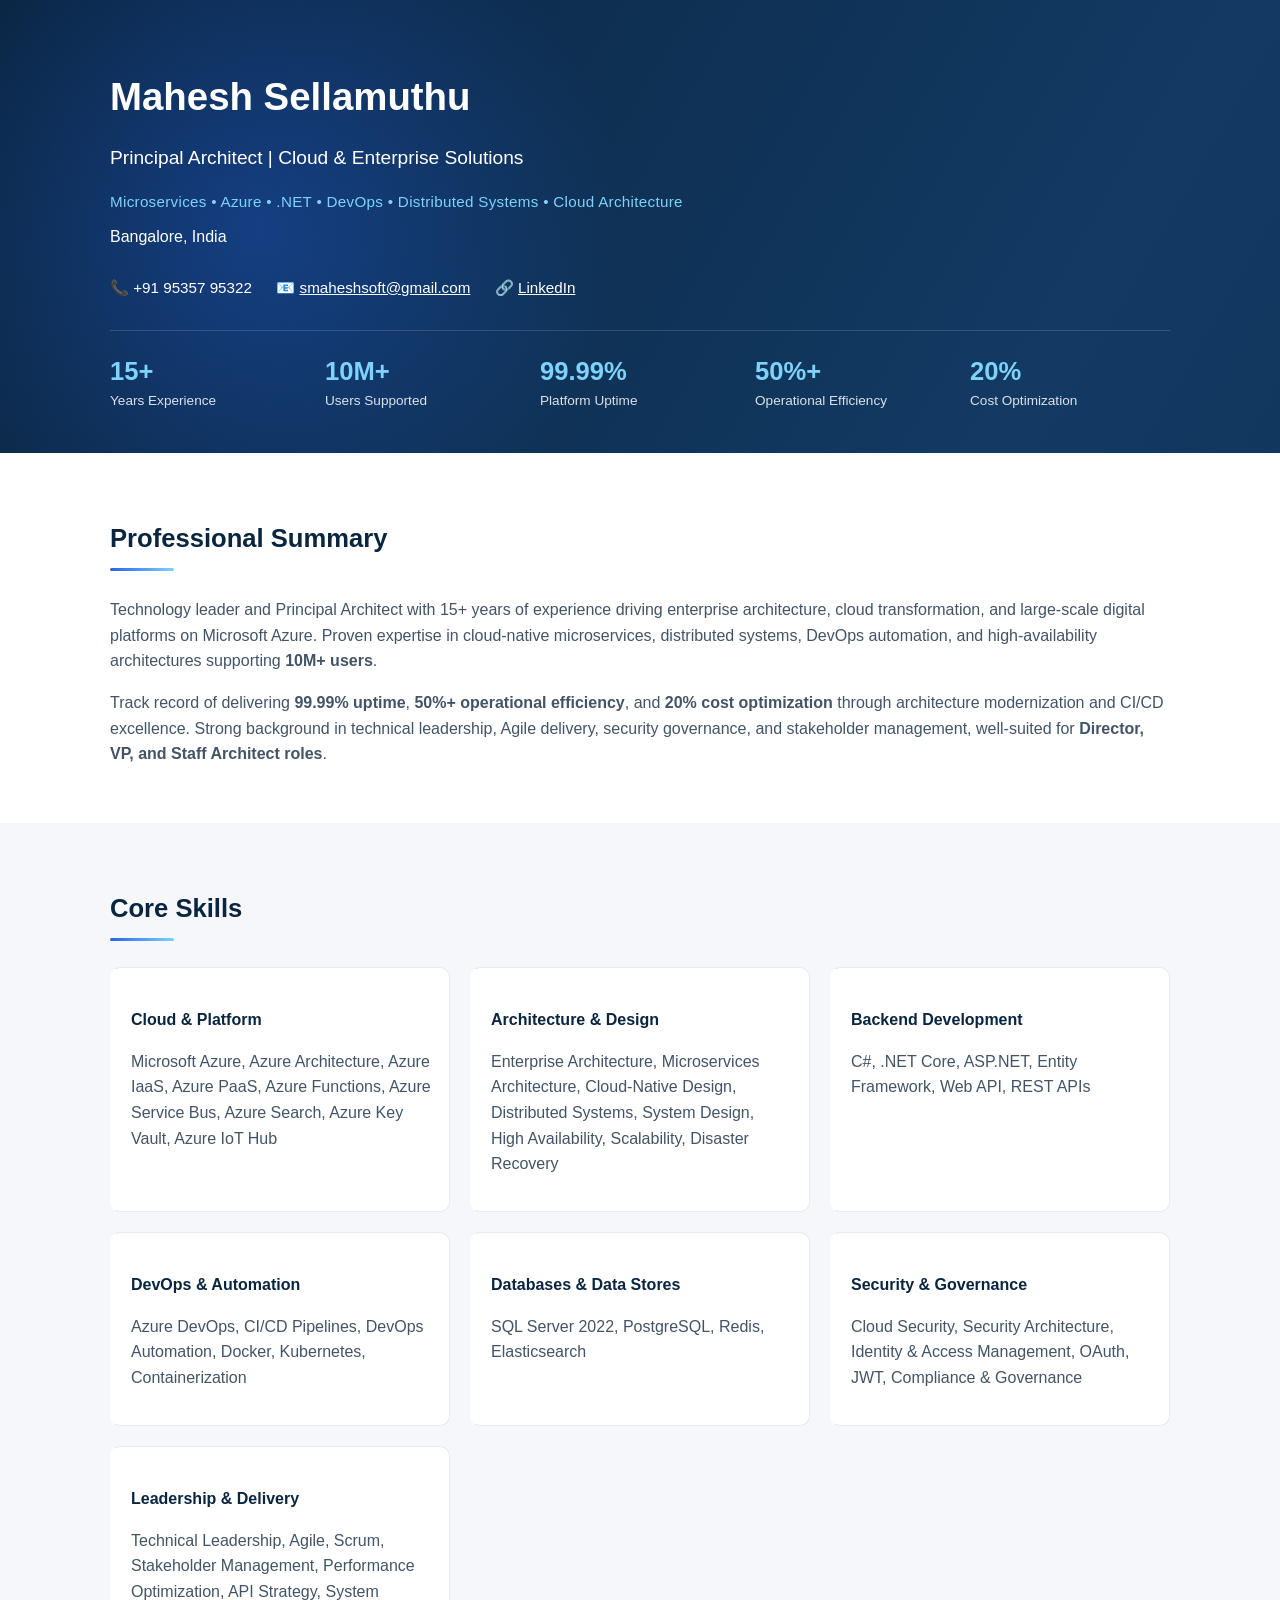
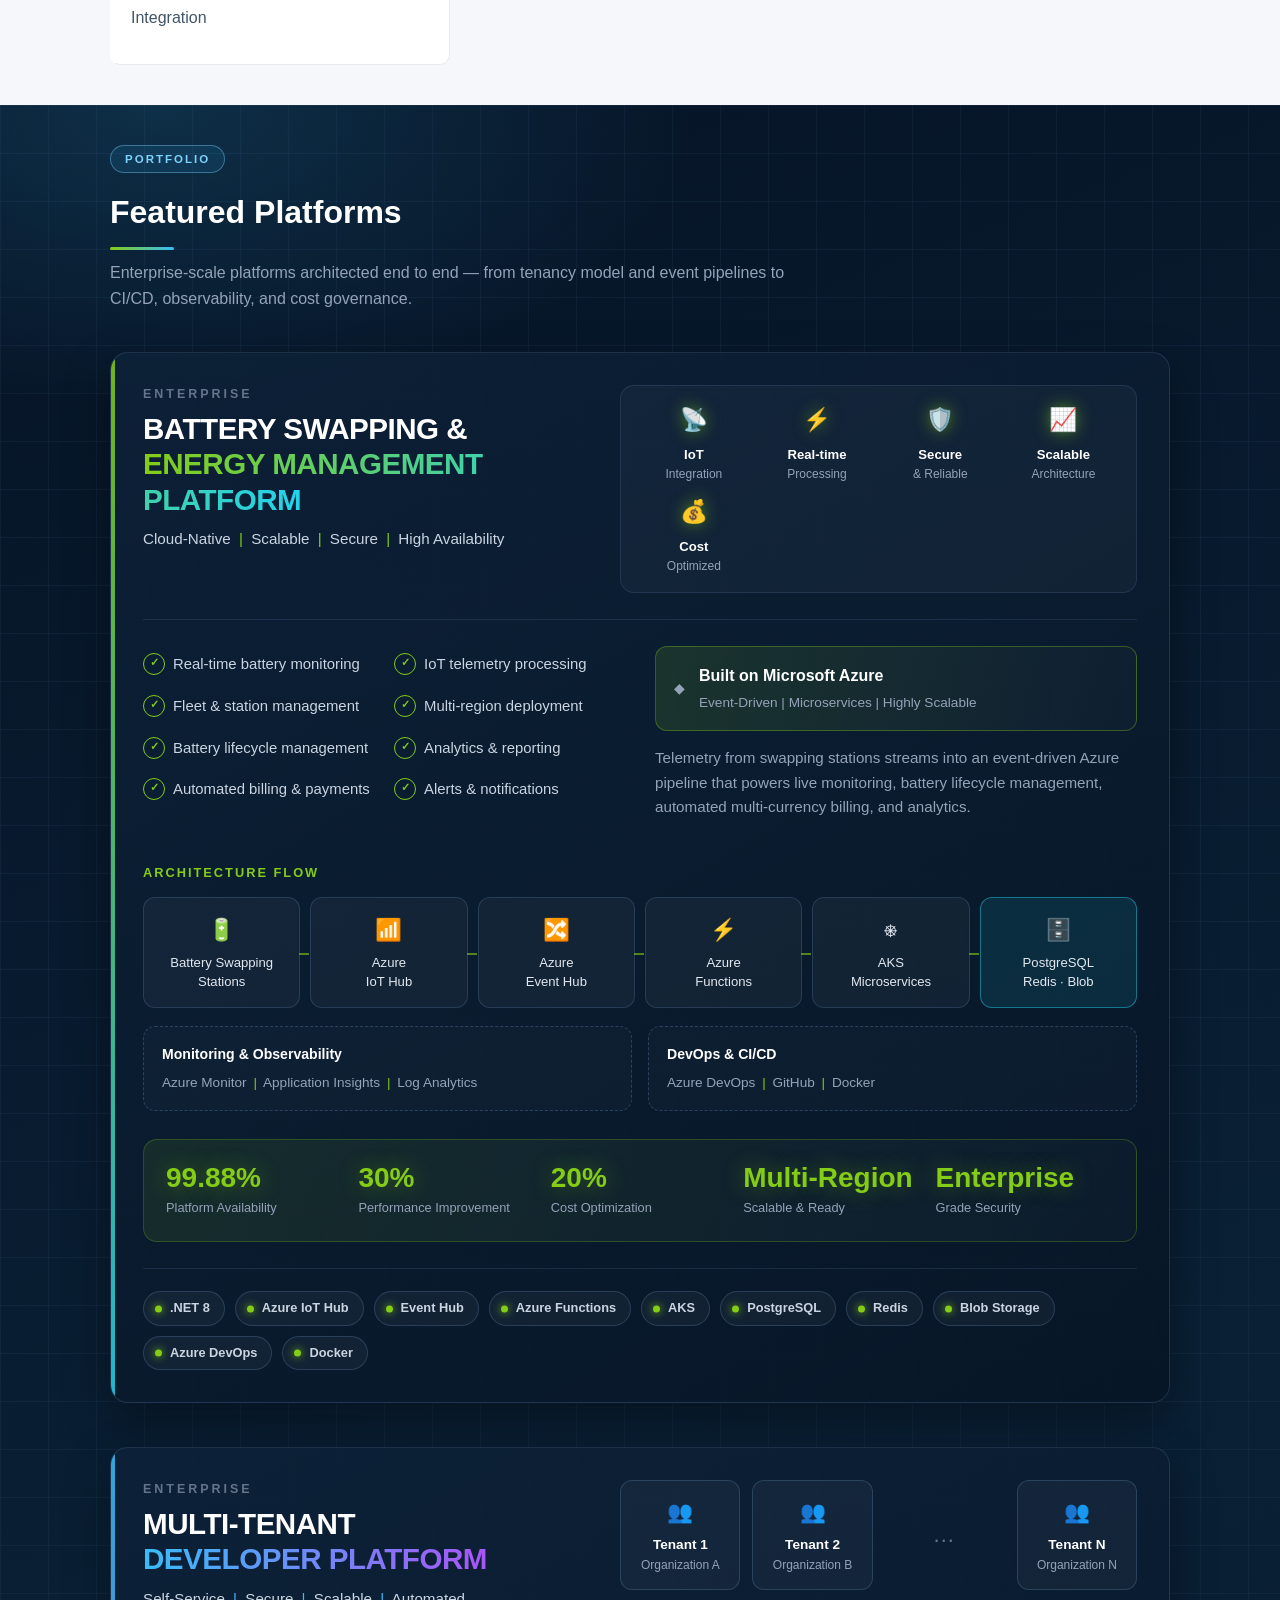
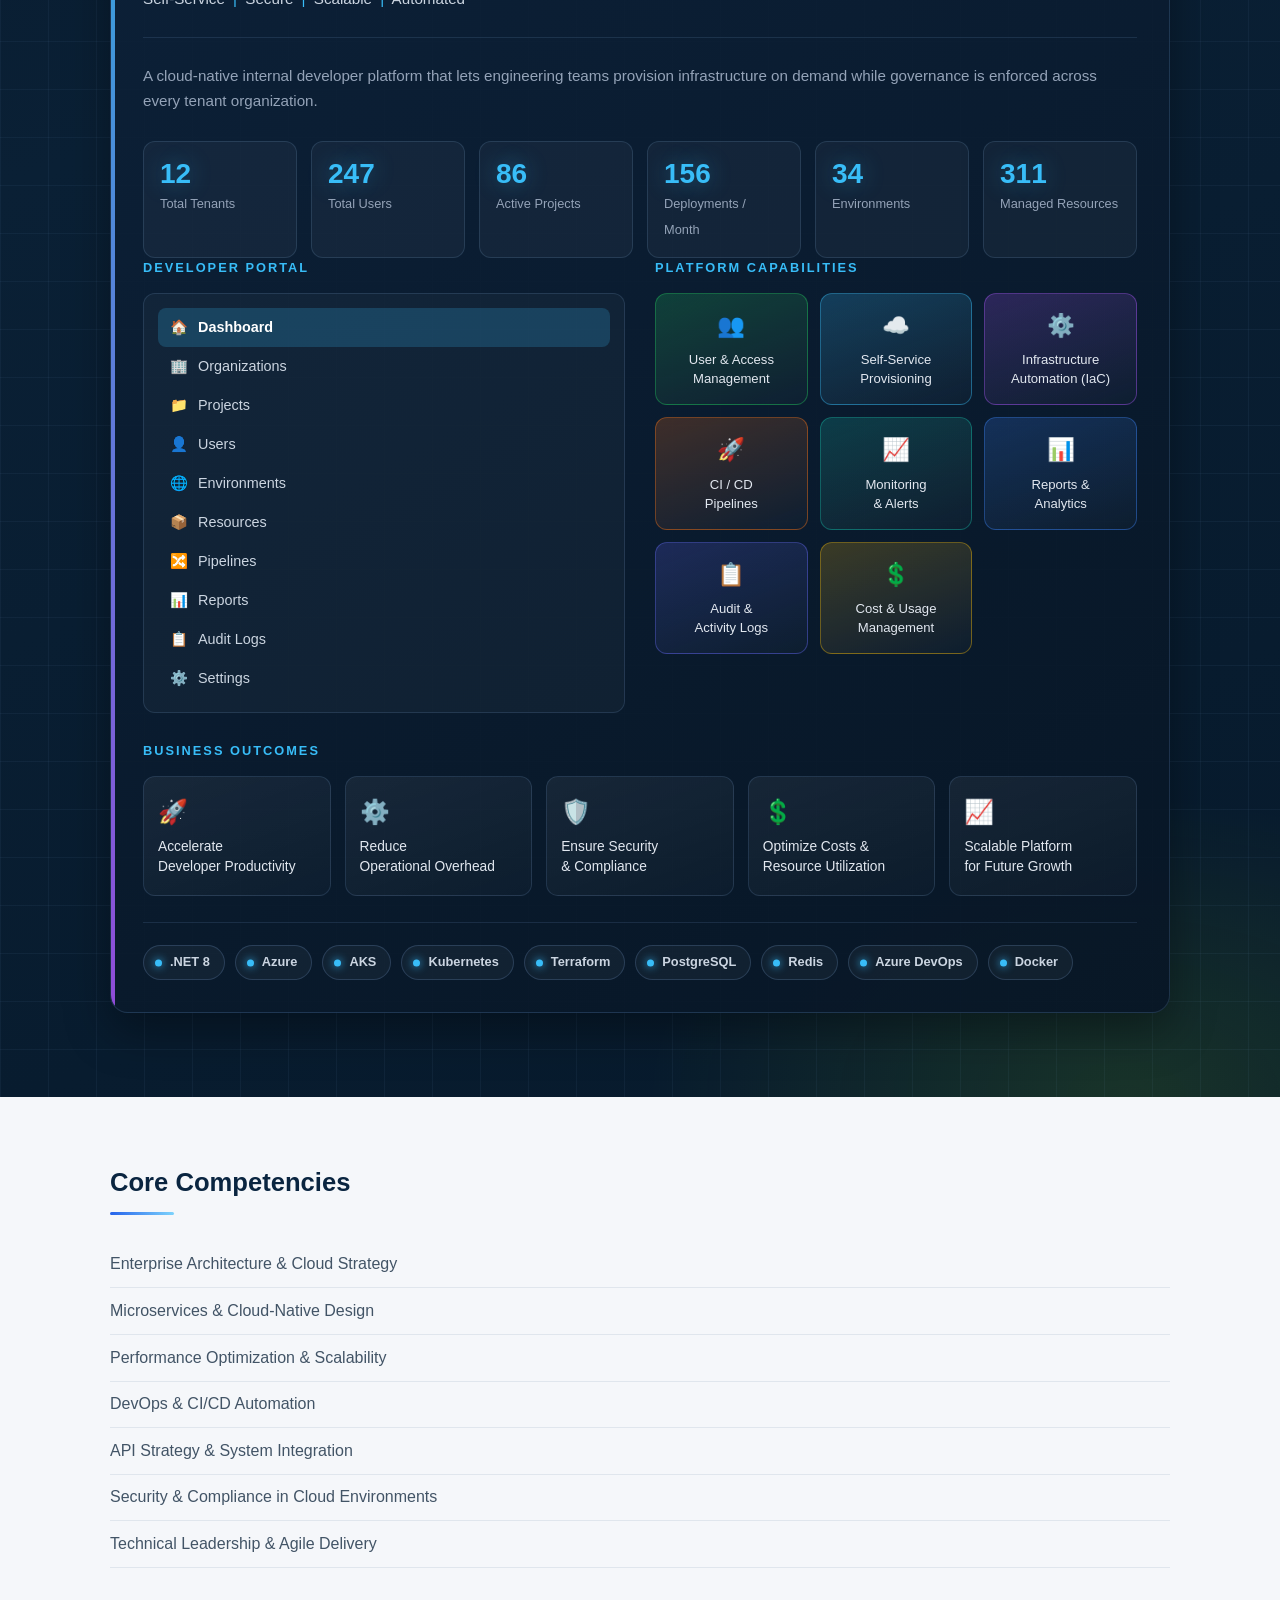
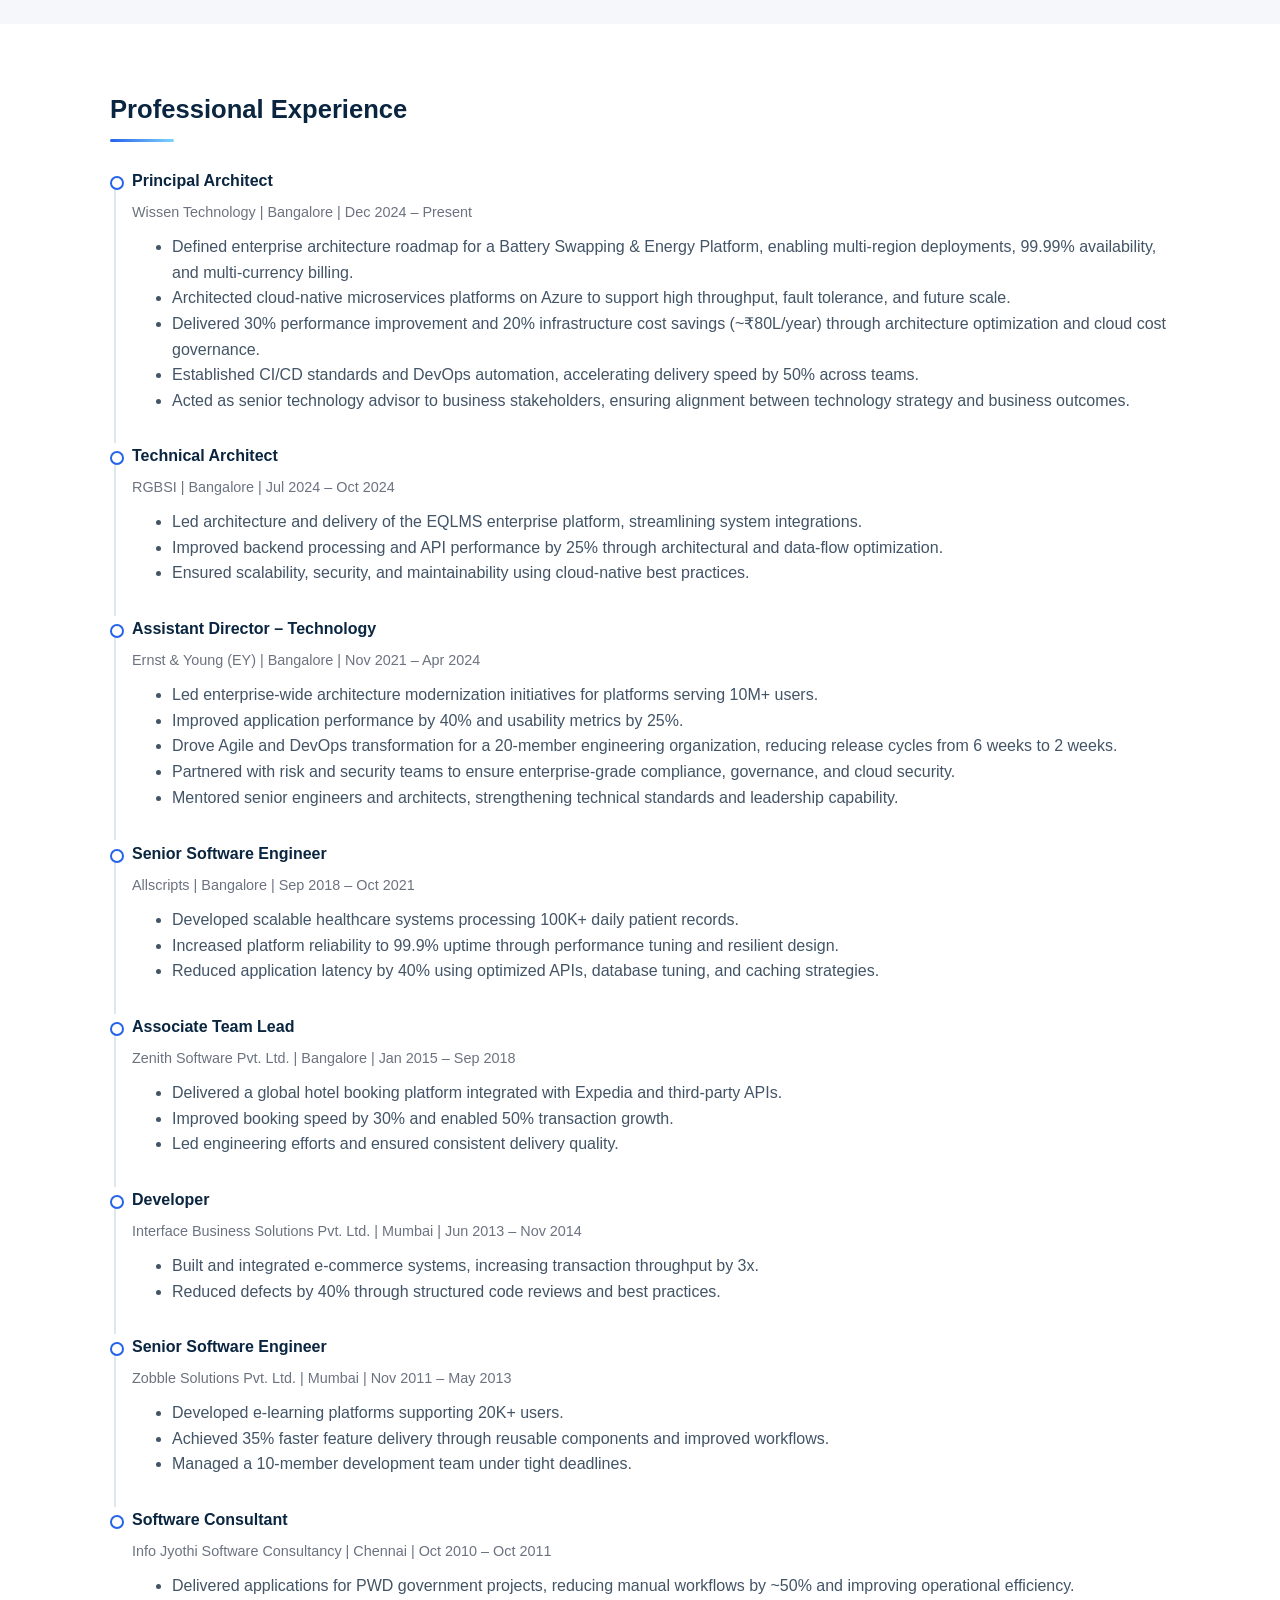
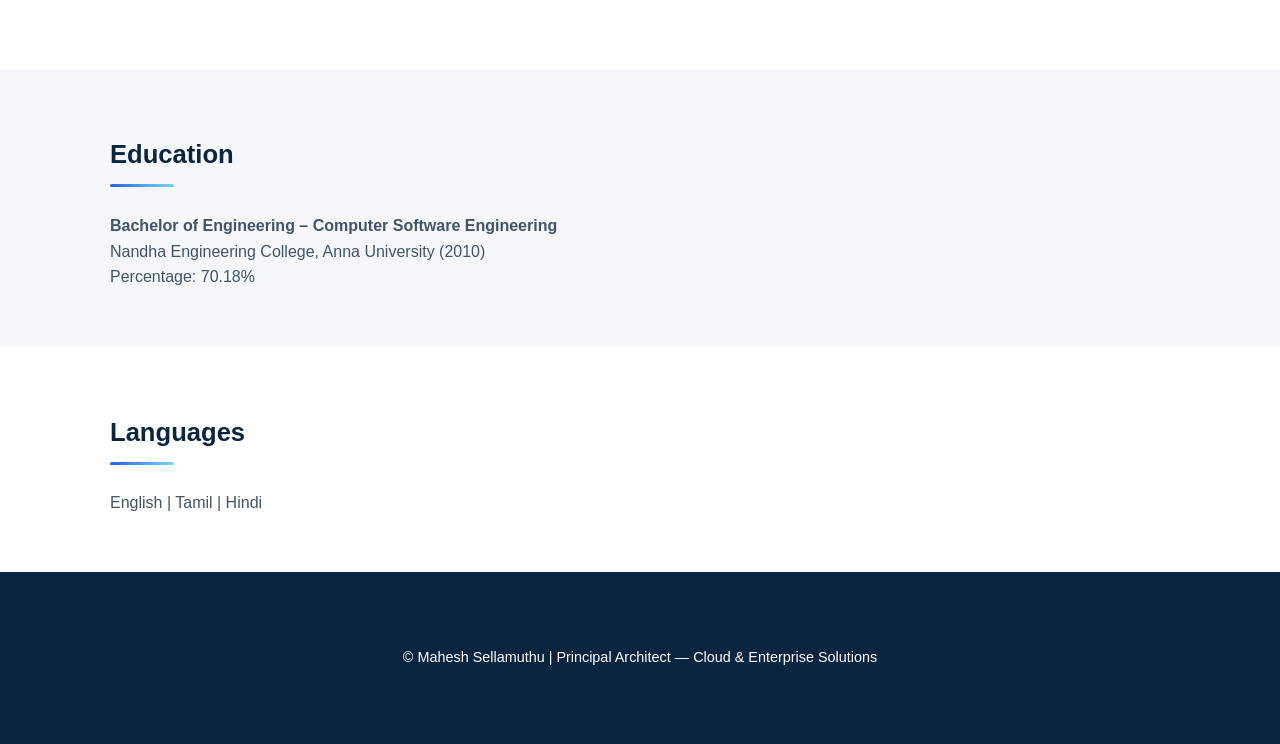
==== commit 08cdb1c8: "Rebuild featured platforms as color-coded infographic panels - Dark showcase section with gradient w" ====
--- a/index.html
+++ b/index.html
@@ -94,130 +94,177 @@
     </div>
 </section>
 
-<section class="section" id="portfolio">
-    <div class="container">
-        <h3>Featured Platforms</h3>
-        <p class="section-intro">
-            Enterprise-scale platforms architected end to end &mdash; from tenancy model and event pipelines
-            to CI/CD, observability, and cost governance.
-        </p>
-
-        <article class="project">
-            <div class="project-head">
-                <div>
-                    <span class="eyebrow">Enterprise</span>
-                    <h4>Battery Swapping &amp; Energy Management Platform</h4>
-                    <p class="project-sub">Cloud-Native | Scalable | Secure | High Availability</p>
-                </div>
-                <span class="project-role">Principal Architect &middot; Wissen Technology</span>
-            </div>
-
-            <p class="project-desc">
-                An IoT-driven energy platform connecting battery swapping stations, fleets, and billing across regions.
-                Telemetry streams from stations into an event-driven Azure pipeline that powers real-time monitoring,
-                battery lifecycle management, automated billing, and analytics.
+<!-- ============ FEATURED PLATFORMS (dark infographic panels) ============ -->
+<section class="section showcase" id="portfolio">
+    <div class="container">
+        <div class="showcase-head">
+            <span class="showcase-eyebrow">Portfolio</span>
+            <h3>Featured Platforms</h3>
+            <p>
+                Enterprise-scale platforms architected end to end &mdash; from tenancy model and event pipelines
+                to CI/CD, observability, and cost governance.
             </p>
-
-            <div class="project-grid">
-                <div>
-                    <h5>Capabilities</h5>
-                    <ul class="ticks">
+        </div>
+
+        <!-- ---------- Project 1 : Battery / Energy (lime + cyan) ---------- -->
+        <article class="project pcard pcard-energy">
+            <div class="pcard-top">
+                <div class="pcard-title">
+                    <span class="pcard-eyebrow">Enterprise</span>
+                    <h4>Battery Swapping &amp;<br><em>Energy Management Platform</em></h4>
+                    <p class="pcard-sub">Cloud-Native <i>|</i> Scalable <i>|</i> Secure <i>|</i> High Availability</p>
+                </div>
+
+                <div class="pillbar">
+                    <div class="pill"><span class="pill-ico">📡</span><b>IoT</b><i>Integration</i></div>
+                    <div class="pill"><span class="pill-ico">⚡</span><b>Real-time</b><i>Processing</i></div>
+                    <div class="pill"><span class="pill-ico">🛡️</span><b>Secure</b><i>&amp; Reliable</i></div>
+                    <div class="pill"><span class="pill-ico">📈</span><b>Scalable</b><i>Architecture</i></div>
+                    <div class="pill"><span class="pill-ico">💰</span><b>Cost</b><i>Optimized</i></div>
+                </div>
+            </div>
+
+            <div class="pcard-body">
+                <div class="pcol">
+                    <ul class="feat">
                         <li>Real-time battery monitoring</li>
                         <li>IoT telemetry processing</li>
                         <li>Fleet &amp; station management</li>
                         <li>Multi-region deployment</li>
                         <li>Battery lifecycle management</li>
                         <li>Analytics &amp; reporting</li>
-                        <li>Automated billing &amp; multi-currency payments</li>
+                        <li>Automated billing &amp; payments</li>
                         <li>Alerts &amp; notifications</li>
                     </ul>
                 </div>
 
-                <div>
-                    <h5>Architecture Flow</h5>
-                    <ol class="flow">
-                        <li>Battery Swapping Stations</li>
-                        <li>Azure IoT Hub</li>
-                        <li>Azure Event Hub</li>
-                        <li>Azure Functions</li>
-                        <li>AKS Microservices</li>
-                        <li>PostgreSQL &middot; Redis &middot; Blob Storage</li>
-                    </ol>
-                    <p class="flow-note">
-                        <strong>Observability:</strong> Azure Monitor, Application Insights, Log Analytics<br>
-                        <strong>DevOps &amp; CI/CD:</strong> Azure DevOps, GitHub, Docker
+                <div class="pcol">
+                    <div class="builton">
+                        <span class="builton-ico">◆</span>
+                        <div>
+                            <strong>Built on Microsoft Azure</strong>
+                            <span>Event-Driven | Microservices | Highly Scalable</span>
+                        </div>
+                    </div>
+
+                    <p class="pcard-desc">
+                        Telemetry from swapping stations streams into an event-driven Azure pipeline that powers
+                        live monitoring, battery lifecycle management, automated multi-currency billing, and analytics.
                     </p>
                 </div>
             </div>
 
-            <div class="outcomes">
+            <h5 class="pcard-h5">Architecture Flow</h5>
+            <div class="flowline">
+                <div class="node"><span class="node-ico">🔋</span>Battery Swapping<br>Stations</div>
+                <div class="node"><span class="node-ico">📶</span>Azure<br>IoT Hub</div>
+                <div class="node"><span class="node-ico">🔀</span>Azure<br>Event Hub</div>
+                <div class="node"><span class="node-ico">⚡</span>Azure<br>Functions</div>
+                <div class="node"><span class="node-ico">⎈</span>AKS<br>Microservices</div>
+                <div class="node node-store">
+                    <span class="node-ico">🗄️</span>PostgreSQL<br>Redis &middot; Blob
+                </div>
+            </div>
+
+            <div class="subpanels">
+                <div class="subpanel">
+                    <h6>Monitoring &amp; Observability</h6>
+                    <p>Azure Monitor <i>|</i> Application Insights <i>|</i> Log Analytics</p>
+                </div>
+                <div class="subpanel">
+                    <h6>DevOps &amp; CI/CD</h6>
+                    <p>Azure DevOps <i>|</i> GitHub <i>|</i> Docker</p>
+                </div>
+            </div>
+
+            <div class="statbar">
                 <div class="outcome"><strong>99.99%</strong><span>Platform Availability</span></div>
                 <div class="outcome"><strong>30%</strong><span>Performance Improvement</span></div>
-                <div class="outcome"><strong>20%</strong><span>Cost Optimization (~₹80L/yr)</span></div>
+                <div class="outcome"><strong>20%</strong><span>Cost Optimization</span></div>
                 <div class="outcome"><strong>Multi-Region</strong><span>Scalable &amp; Ready</span></div>
                 <div class="outcome"><strong>Enterprise</strong><span>Grade Security</span></div>
             </div>
 
-            <div class="tags">
-                <span>Azure IoT Hub</span><span>Event Hub</span><span>Azure Functions</span><span>AKS</span>
-                <span>.NET 8</span><span>PostgreSQL</span><span>Redis</span><span>Blob Storage</span>
-                <span>Azure DevOps</span><span>Docker</span><span>Application Insights</span>
+            <div class="stackstrip">
+                <span>.NET 8</span><span>Azure IoT Hub</span><span>Event Hub</span><span>Azure Functions</span>
+                <span>AKS</span><span>PostgreSQL</span><span>Redis</span><span>Blob Storage</span>
+                <span>Azure DevOps</span><span>Docker</span>
             </div>
         </article>
 
-        <article class="project">
-            <div class="project-head">
-                <div>
-                    <span class="eyebrow">Enterprise</span>
-                    <h4>Multi-Tenant Developer Platform</h4>
-                    <p class="project-sub">Self-Service | Secure | Scalable | Automated</p>
-                </div>
-                <span class="project-role">Platform &amp; Enterprise Architecture</span>
-            </div>
-
-            <p class="project-desc">
-                A cloud-native internal developer platform that empowers engineering teams to provision infrastructure
-                on demand while enforcing governance across multiple tenant organizations. A single developer portal
-                fronts organizations, projects, environments, resources, pipelines, reports, and audit logs.
+        <!-- ---------- Project 2 : Developer Platform (cyan + violet) ---------- -->
+        <article class="project pcard pcard-devplat">
+            <div class="pcard-top">
+                <div class="pcard-title">
+                    <span class="pcard-eyebrow">Enterprise</span>
+                    <h4>Multi-Tenant<br><em>Developer Platform</em></h4>
+                    <p class="pcard-sub">Self-Service <i>|</i> Secure <i>|</i> Scalable <i>|</i> Automated</p>
+                </div>
+
+                <div class="tenants">
+                    <div class="tenant"><span class="tenant-ico">👥</span><b>Tenant 1</b><i>Organization A</i></div>
+                    <div class="tenant"><span class="tenant-ico">👥</span><b>Tenant 2</b><i>Organization B</i></div>
+                    <div class="tenant tenant-dots">&hellip;</div>
+                    <div class="tenant"><span class="tenant-ico">👥</span><b>Tenant N</b><i>Organization N</i></div>
+                </div>
+            </div>
+
+            <p class="pcard-desc">
+                A cloud-native internal developer platform that lets engineering teams provision infrastructure
+                on demand while governance is enforced across every tenant organization.
             </p>
 
-            <div class="project-grid">
-                <div>
-                    <h5>Platform Pillars</h5>
-                    <ul class="ticks">
-                        <li>Secure multi-tenant architecture</li>
-                        <li>Self-service resource provisioning</li>
-                        <li>User &amp; access management</li>
-                        <li>Infrastructure automation (IaC)</li>
-                        <li>CI/CD pipelines</li>
-                        <li>Monitoring &amp; alerts</li>
-                        <li>Centralized reports &amp; analytics</li>
-                        <li>Audit, activity logs &amp; compliance readiness</li>
-                        <li>Cost &amp; usage management</li>
-                        <li>Scalable high availability</li>
+            <div class="kpis">
+                <div class="outcome kpi"><strong>12</strong><span>Total Tenants</span></div>
+                <div class="outcome kpi"><strong>248</strong><span>Total Users</span></div>
+                <div class="outcome kpi"><strong>86</strong><span>Active Projects</span></div>
+                <div class="outcome kpi"><strong>156</strong><span>Deployments / Month</span></div>
+                <div class="outcome kpi"><strong>34</strong><span>Environments</span></div>
+                <div class="outcome kpi"><strong>312</strong><span>Managed Resources</span></div>
+            </div>
+
+            <div class="pcard-body">
+                <div class="pcol">
+                    <h5 class="pcard-h5">Developer Portal</h5>
+                    <ul class="navlist">
+                        <li><span>🏠</span>Dashboard</li>
+                        <li><span>🏢</span>Organizations</li>
+                        <li><span>📁</span>Projects</li>
+                        <li><span>👤</span>Users</li>
+                        <li><span>🌐</span>Environments</li>
+                        <li><span>📦</span>Resources</li>
+                        <li><span>🔀</span>Pipelines</li>
+                        <li><span>📊</span>Reports</li>
+                        <li><span>📋</span>Audit Logs</li>
+                        <li><span>⚙️</span>Settings</li>
                     </ul>
                 </div>
 
-                <div>
-                    <h5>Developer Portal</h5>
-                    <p class="flow-note">
-                        A single pane of glass covering Dashboard, Organizations, Projects, Users, Environments,
-                        Resources, Pipelines, Reports, Audit Logs, and Settings &mdash; with live resource-usage
-                        trends (CPU / memory / storage), resource-type breakdown, deployment history, and per-tenant
-                        cost summaries.
-                    </p>
-                    <h5>Business Outcomes</h5>
-                    <ul class="ticks">
-                        <li>Accelerate developer productivity</li>
-                        <li>Reduce operational overhead</li>
-                        <li>Ensure security &amp; compliance</li>
-                        <li>Optimize costs &amp; resource utilization</li>
-                        <li>Scalable platform for future growth</li>
-                    </ul>
-                </div>
-            </div>
-
-            <div class="tags">
+                <div class="pcol">
+                    <h5 class="pcard-h5">Platform Capabilities</h5>
+                    <div class="capgrid">
+                        <div class="cap cap-1"><span>👥</span>User &amp; Access<br>Management</div>
+                        <div class="cap cap-2"><span>☁️</span>Self-Service<br>Provisioning</div>
+                        <div class="cap cap-3"><span>⚙️</span>Infrastructure<br>Automation (IaC)</div>
+                        <div class="cap cap-4"><span>🚀</span>CI / CD<br>Pipelines</div>
+                        <div class="cap cap-5"><span>📈</span>Monitoring<br>&amp; Alerts</div>
+                        <div class="cap cap-6"><span>📊</span>Reports &amp;<br>Analytics</div>
+                        <div class="cap cap-7"><span>📋</span>Audit &amp;<br>Activity Logs</div>
+                        <div class="cap cap-8"><span>💲</span>Cost &amp; Usage<br>Management</div>
+                    </div>
+                </div>
+            </div>
+
+            <h5 class="pcard-h5">Business Outcomes</h5>
+            <div class="benefits">
+                <div class="benefit"><span>🚀</span>Accelerate<br>Developer Productivity</div>
+                <div class="benefit"><span>⚙️</span>Reduce<br>Operational Overhead</div>
+                <div class="benefit"><span>🛡️</span>Ensure Security<br>&amp; Compliance</div>
+                <div class="benefit"><span>💲</span>Optimize Costs &amp;<br>Resource Utilization</div>
+                <div class="benefit"><span>📈</span>Scalable Platform<br>for Future Growth</div>
+            </div>
+
+            <div class="stackstrip">
                 <span>.NET 8</span><span>Azure</span><span>AKS</span><span>Kubernetes</span><span>Terraform</span>
                 <span>PostgreSQL</span><span>Redis</span><span>Azure DevOps</span><span>Docker</span>
             </div>
--- a/css/style.css
+++ b/css/style.css
@@ -258,234 +258,668 @@
     margin-top: 10px;
 }
 
-/* ---- Featured Platforms / Portfolio ---- */
-
-.section-intro {
-    margin-top: -10px;
-    margin-bottom: 30px;
-    max-width: 780px;
-}
-
-.project {
+/* ============ Featured Platforms — dark infographic showcase ============ */
+
+.showcase {
     position: relative;
     overflow: hidden;
-    border: 1px solid #e0e6ed;
-    border-radius: 10px;
-    padding: 28px;
-    margin-bottom: 30px;
-    background: #fff;
-    box-shadow: 0 1px 3px rgba(10, 37, 64, 0.06);
-    transition: transform 0.45s var(--ease-out), box-shadow 0.45s var(--ease-out);
-}
-
-/* Accent bar that slides across the top edge on hover. */
-.project::before {
+    background:
+        radial-gradient(900px 500px at 12% 0%, rgba(56, 189, 248, 0.16), transparent 60%),
+        radial-gradient(800px 500px at 88% 100%, rgba(132, 204, 22, 0.14), transparent 60%),
+        linear-gradient(160deg, #061426 0%, #0a2035 55%, #071a2c 100%);
+    color: #cbd5e1;
+}
+
+/* Faint grid so the panel reads as a technical canvas. */
+.showcase::before {
+    content: "";
+    position: absolute;
+    inset: 0;
+    background-image:
+        linear-gradient(rgba(148, 197, 255, 0.05) 1px, transparent 1px),
+        linear-gradient(90deg, rgba(148, 197, 255, 0.05) 1px, transparent 1px);
+    background-size: 48px 48px;
+    pointer-events: none;
+}
+
+.showcase .container {
+    position: relative;
+    z-index: 1;
+}
+
+.showcase-head {
+    margin-bottom: 40px;
+}
+
+.showcase-eyebrow {
+    display: inline-block;
+    padding: 4px 14px;
+    border-radius: 20px;
+    border: 1px solid rgba(125, 211, 252, 0.4);
+    background: rgba(56, 189, 248, 0.1);
+    color: #7dd3fc;
+    font-size: 0.72rem;
+    font-weight: 700;
+    letter-spacing: 2px;
+    text-transform: uppercase;
+}
+
+.showcase h3 {
+    margin: 14px 0 10px;
+    font-size: 2rem;
+    color: #fff;
+}
+
+.showcase h3::after {
+    background: linear-gradient(90deg, #84cc16, #38bdf8);
+}
+
+.showcase-head p {
+    max-width: 720px;
+    margin: 0;
+    color: #94a3b8;
+}
+
+/* ---- Card shell ---- */
+
+.pcard {
+    --p: #38bdf8;
+    --p2: #a855f7;
+    position: relative;
+    overflow: hidden;
+    margin-bottom: 44px;
+    padding: 32px;
+    border: 1px solid rgba(148, 197, 255, 0.14);
+    border-radius: 18px;
+    background: linear-gradient(150deg, rgba(13, 33, 56, 0.92), rgba(8, 22, 38, 0.92));
+    box-shadow: 0 18px 45px rgba(0, 0, 0, 0.35);
+    transition: transform 0.45s var(--ease-out),
+                box-shadow 0.45s var(--ease-out),
+                border-color 0.45s var(--ease-out);
+}
+
+.pcard-energy {
+    --p: #84cc16;
+    --p2: #22d3ee;
+}
+
+.pcard-devplat {
+    --p: #38bdf8;
+    --p2: #a855f7;
+}
+
+/* Colour rail down the left edge, keyed to the project. */
+.pcard::after {
     content: "";
     position: absolute;
     top: 0;
+    bottom: 0;
     left: 0;
-    right: 0;
-    height: 3px;
-    background: linear-gradient(90deg, var(--accent), var(--accent-light));
-    transform: scaleX(0);
-    transform-origin: left;
-    transition: transform 0.6s var(--ease-out);
-}
-
-.project:hover {
+    width: 4px;
+    background: linear-gradient(180deg, var(--p), var(--p2));
+    opacity: 0.85;
+}
+
+.pcard:hover {
     transform: translateY(-6px);
-    box-shadow: 0 22px 45px rgba(10, 37, 64, 0.14);
-}
-
-.project:hover::before {
-    transform: scaleX(1);
-}
-
-.project-head {
-    display: flex;
-    flex-wrap: wrap;
-    justify-content: space-between;
-    align-items: flex-start;
+    border-color: color-mix(in srgb, var(--p) 45%, transparent);
+    box-shadow: 0 28px 60px rgba(0, 0, 0, 0.5),
+                0 0 0 1px color-mix(in srgb, var(--p) 25%, transparent);
+}
+
+.pcard-top {
+    display: grid;
+    grid-template-columns: minmax(280px, 1fr) minmax(300px, 1.15fr);
+    gap: 28px;
+    align-items: start;
+    padding-bottom: 26px;
+    margin-bottom: 26px;
+    border-bottom: 1px solid rgba(148, 197, 255, 0.12);
+}
+
+.pcard-eyebrow {
+    display: block;
+    font-size: 0.78rem;
+    font-weight: 700;
+    letter-spacing: 3px;
+    text-transform: uppercase;
+    color: #64748b;
+}
+
+.pcard-title h4 {
+    margin: 6px 0 10px;
+    font-size: 1.85rem;
+    line-height: 1.2;
+    font-weight: 800;
+    letter-spacing: -0.5px;
+    color: #fff;
+    text-transform: uppercase;
+}
+
+.pcard-title h4 em {
+    font-style: normal;
+    background: linear-gradient(90deg, var(--p), var(--p2));
+    -webkit-background-clip: text;
+    background-clip: text;
+    color: transparent;
+}
+
+.pcard-sub {
+    margin: 0;
+    font-size: 0.95rem;
+    color: #cbd5e1;
+}
+
+.pcard-sub i {
+    font-style: normal;
+    color: var(--p);
+    padding: 0 4px;
+}
+
+.pcard-desc {
+    color: #94a3b8;
+    font-size: 0.95rem;
+}
+
+.pcard-h5 {
+    margin: 28px 0 14px;
+    font-size: 0.8rem;
+    font-weight: 700;
+    letter-spacing: 2px;
+    text-transform: uppercase;
+    color: var(--p);
+}
+
+.pcard-body {
+    display: grid;
+    grid-template-columns: repeat(auto-fit, minmax(290px, 1fr));
+    gap: 30px;
+}
+
+.pcol > .pcard-h5:first-child {
+    margin-top: 0;
+}
+
+/* ---- Capability pills (energy card header) ---- */
+
+.pillbar {
+    display: grid;
+    grid-template-columns: repeat(auto-fit, minmax(96px, 1fr));
     gap: 10px;
-    border-bottom: 1px solid #e0e6ed;
-    padding-bottom: 18px;
-    margin-bottom: 18px;
-}
-
-.eyebrow {
-    display: block;
+    padding: 16px;
+    border: 1px solid rgba(148, 197, 255, 0.12);
+    border-radius: 14px;
+    background: rgba(255, 255, 255, 0.03);
+}
+
+.pill {
+    text-align: center;
+    transition: transform 0.3s var(--ease-out);
+}
+
+.pill:hover {
+    transform: translateY(-4px);
+}
+
+.pill-ico {
+    display: block;
+    font-size: 1.4rem;
+    margin-bottom: 6px;
+    filter: drop-shadow(0 0 8px color-mix(in srgb, var(--p) 55%, transparent));
+}
+
+.pill b {
+    display: block;
+    font-size: 0.82rem;
+    color: #fff;
+}
+
+.pill i {
+    display: block;
+    font-style: normal;
     font-size: 0.75rem;
-    letter-spacing: 1.5px;
-    text-transform: uppercase;
-    color: #6b7280;
-}
-
-.project-head h4 {
-    margin: 4px 0 6px;
-    font-size: 1.3rem;
-    color: var(--primary);
-}
-
-.project-sub {
+    color: #94a3b8;
+}
+
+/* ---- Feature tick list ---- */
+
+.feat {
+    list-style: none;
+    padding: 0;
     margin: 0;
-    font-size: 0.9rem;
-    color: var(--accent);
-    font-weight: 600;
-}
-
-.project-role {
-    font-size: 0.85rem;
-    color: #6b7280;
-    white-space: nowrap;
-}
-
-.project-desc {
-    margin-top: 0;
-}
-
-.project-grid {
     display: grid;
-    grid-template-columns: repeat(auto-fit, minmax(300px, 1fr));
-    gap: 30px;
-    margin-top: 20px;
-}
-
-.project-grid h5 {
-    margin: 0 0 10px;
-    font-size: 1rem;
-    color: var(--primary);
-}
-
-.project-grid h5 + h5,
-.flow-note + h5 {
-    margin-top: 22px;
-}
-
-.ticks {
-    list-style: none;
-    padding-left: 0;
-    margin: 0;
-}
-
-.ticks li {
+    grid-template-columns: repeat(auto-fit, minmax(220px, 1fr));
+    gap: 4px 20px;
+}
+
+.feat li {
     position: relative;
-    padding: 4px 0 4px 24px;
-    font-size: 0.95rem;
-}
-
-.ticks li::before {
+    padding: 7px 0 7px 30px;
+    font-size: 0.93rem;
+    color: #cbd5e1;
+    transition: color 0.25s var(--ease-out), transform 0.25s var(--ease-out);
+}
+
+.feat li::before {
     content: "✓";
     position: absolute;
     left: 0;
-    color: #16a34a;
-    font-weight: 700;
-}
-
-.flow {
-    list-style: none;
-    counter-reset: step;
-    padding-left: 0;
-    margin: 0;
-}
-
-.flow li {
-    position: relative;
-    counter-increment: step;
-    padding: 6px 0 6px 34px;
-    font-size: 0.95rem;
-}
-
-.flow li::before {
-    content: counter(step);
-    position: absolute;
-    left: 0;
-    top: 6px;
-    width: 22px;
-    height: 22px;
+    top: 7px;
+    width: 20px;
+    height: 20px;
     border-radius: 50%;
-    background: var(--accent);
-    color: #fff;
-    font-size: 0.75rem;
+    border: 1.5px solid var(--p);
+    color: var(--p);
+    font-size: 0.7rem;
     font-weight: 700;
     text-align: center;
-    line-height: 22px;
-}
-
-.flow-note {
-    margin-top: 14px;
+    line-height: 17px;
+    transition: background-color 0.25s var(--ease-out), color 0.25s var(--ease-out);
+}
+
+.feat li:hover {
+    color: #fff;
+    transform: translateX(4px);
+}
+
+.feat li:hover::before {
+    background: var(--p);
+    color: #06111f;
+}
+
+/* ---- "Built on Azure" banner ---- */
+
+.builton {
+    display: flex;
+    align-items: center;
+    gap: 14px;
+    padding: 16px 18px;
+    border-radius: 12px;
+    border: 1px solid color-mix(in srgb, var(--p) 35%, transparent);
+    background: linear-gradient(100deg,
+                color-mix(in srgb, var(--p) 14%, transparent),
+                rgba(255, 255, 255, 0.02));
+}
+
+.builton-ico {
+    font-size: 1.7rem;
+    color: var(--p);
+    line-height: 1;
+}
+
+.builton strong {
+    display: block;
+    color: #fff;
+    font-size: 1rem;
+}
+
+.builton span {
+    font-size: 0.85rem;
+    color: #94a3b8;
+}
+
+/* ---- Architecture flow ---- */
+
+.flowline {
+    display: flex;
+    flex-wrap: wrap;
+    align-items: stretch;
+    gap: 10px;
+}
+
+.node {
+    position: relative;
+    flex: 1 1 140px;
+    padding: 16px 12px;
+    border-radius: 12px;
+    border: 1px solid rgba(148, 197, 255, 0.16);
+    background: rgba(255, 255, 255, 0.04);
+    text-align: center;
+    font-size: 0.82rem;
+    line-height: 1.45;
+    color: #e2e8f0;
+    transition: transform 0.35s var(--ease-out),
+                border-color 0.35s var(--ease-out),
+                background-color 0.35s var(--ease-out);
+}
+
+/* Connector arrow between nodes. */
+.node:not(:last-child)::after {
+    content: "";
+    position: absolute;
+    top: 50%;
+    right: -10px;
+    width: 10px;
+    height: 2px;
+    background: color-mix(in srgb, var(--p) 60%, transparent);
+}
+
+.node:hover {
+    transform: translateY(-5px);
+    border-color: var(--p);
+    background: color-mix(in srgb, var(--p) 12%, transparent);
+}
+
+.node-ico {
+    display: block;
+    font-size: 1.35rem;
+    margin-bottom: 8px;
+}
+
+.node-store {
+    border-color: color-mix(in srgb, var(--p2) 45%, transparent);
+    background: color-mix(in srgb, var(--p2) 10%, transparent);
+}
+
+/* ---- Support panels ---- */
+
+.subpanels {
+    display: grid;
+    grid-template-columns: repeat(auto-fit, minmax(260px, 1fr));
+    gap: 16px;
+    margin-top: 18px;
+}
+
+.subpanel {
+    padding: 16px 18px;
+    border-radius: 12px;
+    border: 1px dashed rgba(148, 197, 255, 0.22);
+    background: rgba(255, 255, 255, 0.02);
+}
+
+.subpanel h6 {
+    margin: 0 0 6px;
+    font-size: 0.88rem;
+    color: #fff;
+}
+
+.subpanel p {
+    margin: 0;
+    font-size: 0.85rem;
+    color: #94a3b8;
+}
+
+.subpanel i {
+    font-style: normal;
+    color: var(--p);
+    padding: 0 3px;
+}
+
+/* ---- Stat bar / KPI tiles ---- */
+
+.statbar,
+.kpis {
+    display: grid;
+    gap: 14px;
+    margin-top: 28px;
+}
+
+.statbar {
+    grid-template-columns: repeat(auto-fit, minmax(160px, 1fr));
+    padding: 22px;
+    border-radius: 14px;
+    border: 1px solid color-mix(in srgb, var(--p) 25%, transparent);
+    background: linear-gradient(100deg,
+                color-mix(in srgb, var(--p) 10%, transparent),
+                rgba(255, 255, 255, 0.02));
+}
+
+.kpis {
+    grid-template-columns: repeat(auto-fit, minmax(140px, 1fr));
+}
+
+.kpi {
+    padding: 16px;
+    border-radius: 12px;
+    border: 1px solid rgba(148, 197, 255, 0.14);
+    background: rgba(255, 255, 255, 0.04);
+}
+
+.showcase .outcome {
+    transition: transform 0.35s var(--ease-out);
+}
+
+.showcase .outcome:hover {
+    transform: translateY(-4px);
+}
+
+.showcase .outcome strong {
+    display: block;
+    font-size: 1.75rem;
+    font-weight: 800;
+    line-height: 1.15;
+    color: var(--p);
+    text-shadow: 0 0 22px color-mix(in srgb, var(--p) 40%, transparent);
+}
+
+.showcase .outcome span {
+    font-size: 0.8rem;
+    color: #94a3b8;
+}
+
+/* ---- Portal nav list ---- */
+
+.navlist {
+    list-style: none;
+    padding: 14px;
+    margin: 0;
+    border-radius: 12px;
+    border: 1px solid rgba(148, 197, 255, 0.14);
+    background: rgba(255, 255, 255, 0.03);
+}
+
+.navlist li {
+    display: flex;
+    align-items: center;
+    gap: 10px;
+    padding: 8px 12px;
+    border-radius: 8px;
     font-size: 0.9rem;
-    color: #6b7280;
-}
-
-.outcomes {
+    color: #cbd5e1;
+    transition: background-color 0.25s var(--ease-out),
+                color 0.25s var(--ease-out),
+                transform 0.25s var(--ease-out);
+}
+
+.navlist li:first-child {
+    background: color-mix(in srgb, var(--p) 20%, transparent);
+    color: #fff;
+    font-weight: 600;
+}
+
+.navlist li:hover {
+    background: color-mix(in srgb, var(--p) 16%, transparent);
+    color: #fff;
+    transform: translateX(4px);
+}
+
+/* ---- Capability grid (colour-coded, mirrors the wheel) ---- */
+
+.capgrid {
     display: grid;
-    grid-template-columns: repeat(auto-fit, minmax(150px, 1fr));
-    gap: 15px;
-    margin-top: 25px;
-    padding: 20px;
-    background: var(--gray-bg);
-    border-radius: 8px;
-}
-
-.outcome {
-    transition: transform 0.35s var(--ease-out);
-}
-
-.outcome:hover {
-    transform: translateY(-3px);
-}
-
-.outcome strong {
+    grid-template-columns: repeat(auto-fit, minmax(140px, 1fr));
+    gap: 12px;
+}
+
+.cap {
+    --c: #38bdf8;
+    padding: 16px 12px;
+    border-radius: 12px;
+    border: 1px solid color-mix(in srgb, var(--c) 40%, transparent);
+    background: linear-gradient(160deg,
+                color-mix(in srgb, var(--c) 22%, transparent),
+                rgba(255, 255, 255, 0.02));
+    text-align: center;
+    font-size: 0.82rem;
+    line-height: 1.45;
+    color: #e2e8f0;
+    transition: transform 0.35s var(--ease-out), box-shadow 0.35s var(--ease-out);
+}
+
+.cap span {
     display: block;
     font-size: 1.4rem;
-    color: var(--primary);
-    line-height: 1.2;
-}
-
-.outcome span {
-    font-size: 0.82rem;
-    color: #6b7280;
-}
-
-.tags {
-    margin-top: 22px;
-}
-
-.tags span {
-    display: inline-block;
-    margin: 0 8px 8px 0;
-    padding: 4px 12px;
+    margin-bottom: 8px;
+}
+
+.cap:hover {
+    transform: translateY(-5px) scale(1.02);
+    box-shadow: 0 14px 30px color-mix(in srgb, var(--c) 30%, transparent);
+}
+
+.cap-1 { --c: #22c55e; }
+.cap-2 { --c: #38bdf8; }
+.cap-3 { --c: #a855f7; }
+.cap-4 { --c: #f97316; }
+.cap-5 { --c: #14b8a6; }
+.cap-6 { --c: #3b82f6; }
+.cap-7 { --c: #6366f1; }
+.cap-8 { --c: #eab308; }
+
+/* ---- Tenant chips ---- */
+
+.tenants {
+    display: grid;
+    grid-template-columns: repeat(auto-fit, minmax(110px, 1fr));
+    gap: 12px;
+    align-items: center;
+}
+
+.tenant {
+    padding: 14px 10px;
+    border-radius: 12px;
+    border: 1px solid rgba(148, 197, 255, 0.18);
+    background: rgba(255, 255, 255, 0.04);
+    text-align: center;
+    transition: transform 0.3s var(--ease-out), border-color 0.3s var(--ease-out);
+}
+
+.tenant:hover {
+    transform: translateY(-4px);
+    border-color: var(--p);
+}
+
+.tenant-ico {
+    display: block;
+    font-size: 1.3rem;
+    margin-bottom: 6px;
+}
+
+.tenant b {
+    display: block;
+    font-size: 0.85rem;
+    color: #fff;
+}
+
+.tenant i {
+    display: block;
+    font-style: normal;
+    font-size: 0.75rem;
+    color: #94a3b8;
+}
+
+.tenant-dots {
+    border: none;
+    background: none;
+    color: #64748b;
+    font-size: 1.4rem;
+    letter-spacing: 2px;
+}
+
+.tenant-dots:hover {
+    transform: none;
+}
+
+/* ---- Business outcome strip ---- */
+
+.benefits {
+    display: grid;
+    grid-template-columns: repeat(auto-fit, minmax(170px, 1fr));
+    gap: 14px;
+}
+
+.benefit {
+    padding: 18px 14px;
+    border-radius: 12px;
+    border: 1px solid rgba(148, 197, 255, 0.14);
+    background: linear-gradient(160deg, rgba(255, 255, 255, 0.06), rgba(255, 255, 255, 0.02));
+    font-size: 0.86rem;
+    line-height: 1.45;
+    color: #e2e8f0;
+    transition: transform 0.35s var(--ease-out), border-color 0.35s var(--ease-out);
+}
+
+.benefit span {
+    display: block;
+    font-size: 1.5rem;
+    margin-bottom: 8px;
+}
+
+.benefit:hover {
+    transform: translateY(-5px);
+    border-color: var(--p2);
+}
+
+/* ---- Tech stack strip ---- */
+
+.stackstrip {
+    display: flex;
+    flex-wrap: wrap;
+    gap: 10px;
+    margin-top: 26px;
+    padding-top: 22px;
+    border-top: 1px solid rgba(148, 197, 255, 0.12);
+}
+
+.stackstrip span {
+    position: relative;
+    padding: 6px 14px 6px 26px;
     border-radius: 20px;
-    background: #eef2ff;
-    color: #3730a3;
+    border: 1px solid rgba(148, 197, 255, 0.18);
+    background: rgba(255, 255, 255, 0.04);
     font-size: 0.8rem;
     font-weight: 600;
+    color: #cbd5e1;
     transition: transform 0.25s var(--ease-out),
-                background-color 0.25s var(--ease-out),
+                border-color 0.25s var(--ease-out),
                 color 0.25s var(--ease-out);
 }
 
-.tags span:hover {
-    transform: translateY(-2px);
-    background: var(--accent);
-    color: #fff;
-}
-
-.ticks li::before {
-    transition: transform 0.25s var(--ease-out);
-}
-
-.ticks li:hover::before {
-    transform: scale(1.25);
-}
-
-.flow li::before {
-    transition: transform 0.3s var(--ease-out), box-shadow 0.3s var(--ease-out);
-}
-
-.flow li:hover::before {
-    transform: scale(1.15);
-    box-shadow: 0 0 0 4px rgba(37, 99, 235, 0.15);
+.stackstrip span::before {
+    content: "";
+    position: absolute;
+    left: 11px;
+    top: 50%;
+    transform: translateY(-50%);
+    width: 7px;
+    height: 7px;
+    border-radius: 50%;
+    background: var(--p);
+    box-shadow: 0 0 8px var(--p);
+}
+
+.stackstrip span:hover {
+    transform: translateY(-3px);
+    border-color: var(--p);
+    color: #fff;
+}
+
+@media (max-width: 760px) {
+    .pcard {
+        padding: 22px;
+    }
+
+    .pcard-top {
+        grid-template-columns: 1fr;
+    }
+
+    .pcard-title h4 {
+        font-size: 1.4rem;
+    }
+
+    .node:not(:last-child)::after {
+        display: none;
+    }
 }
 
 .footer {
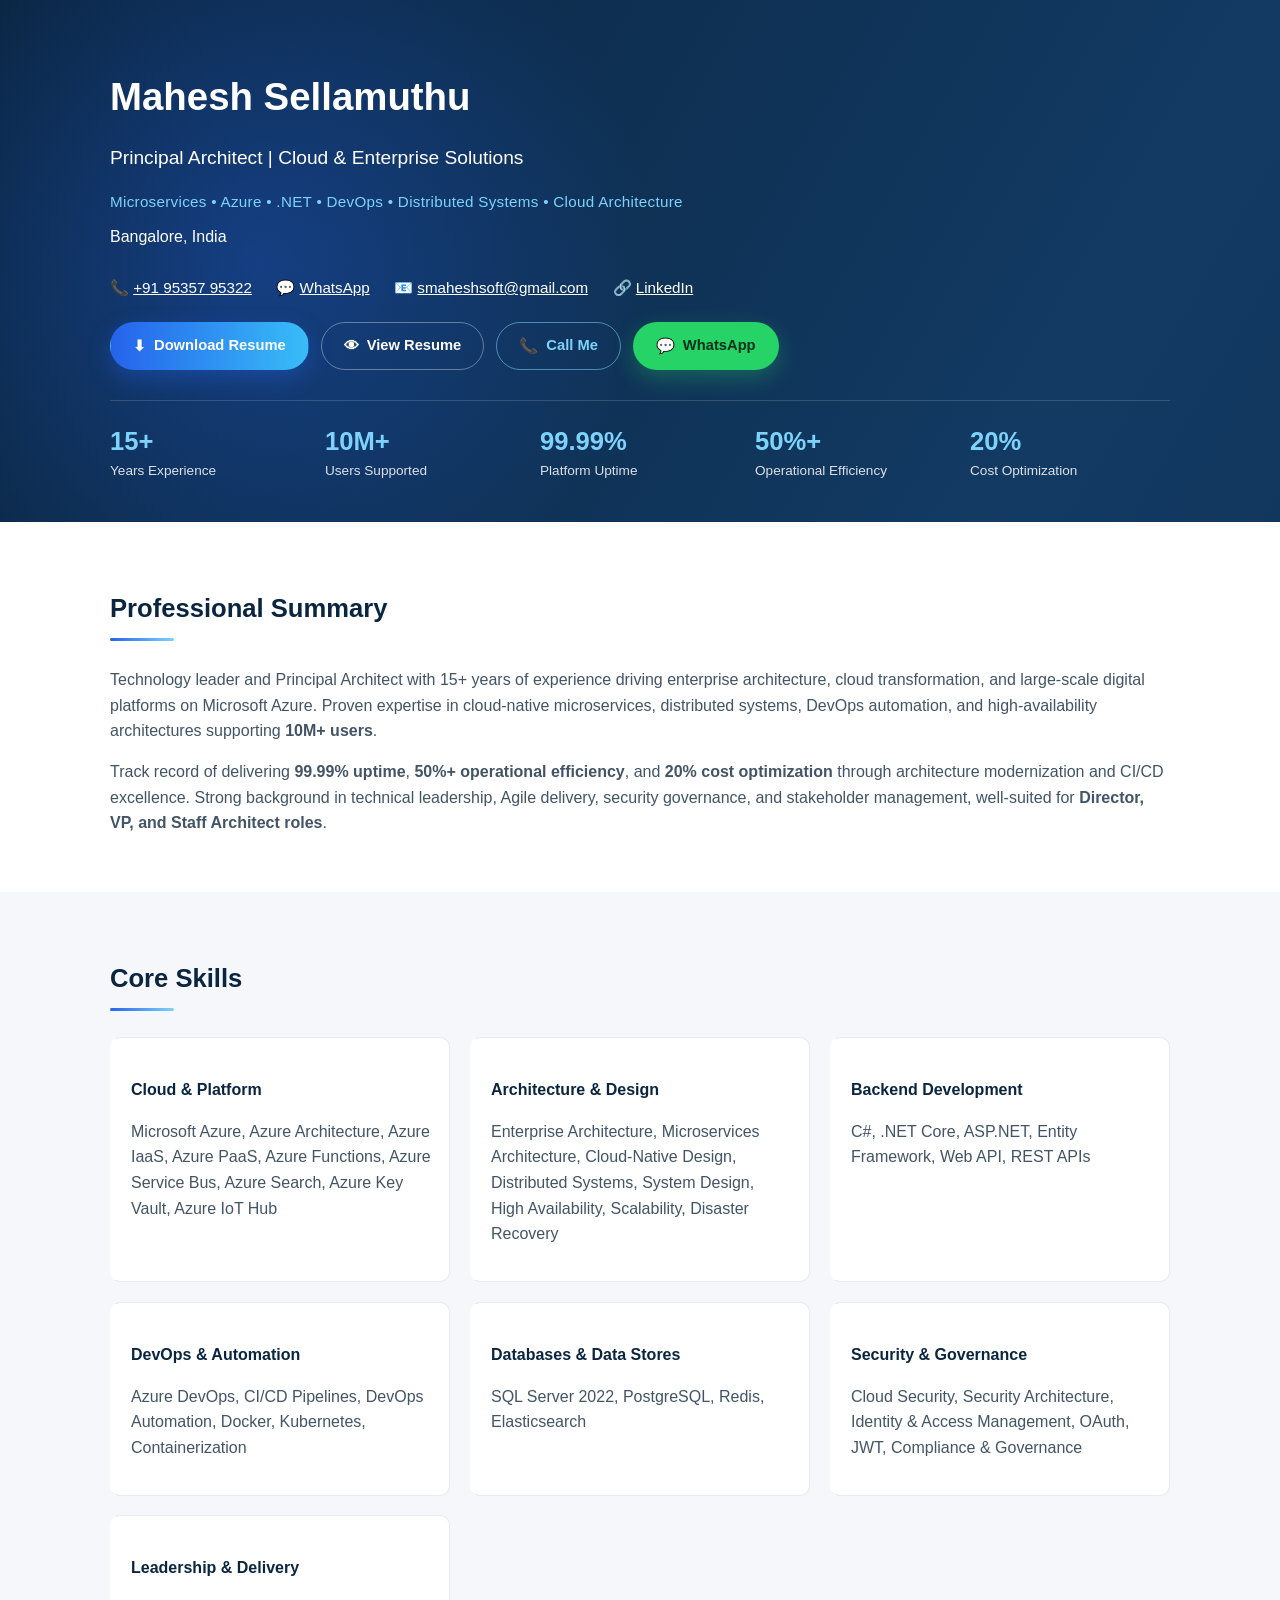
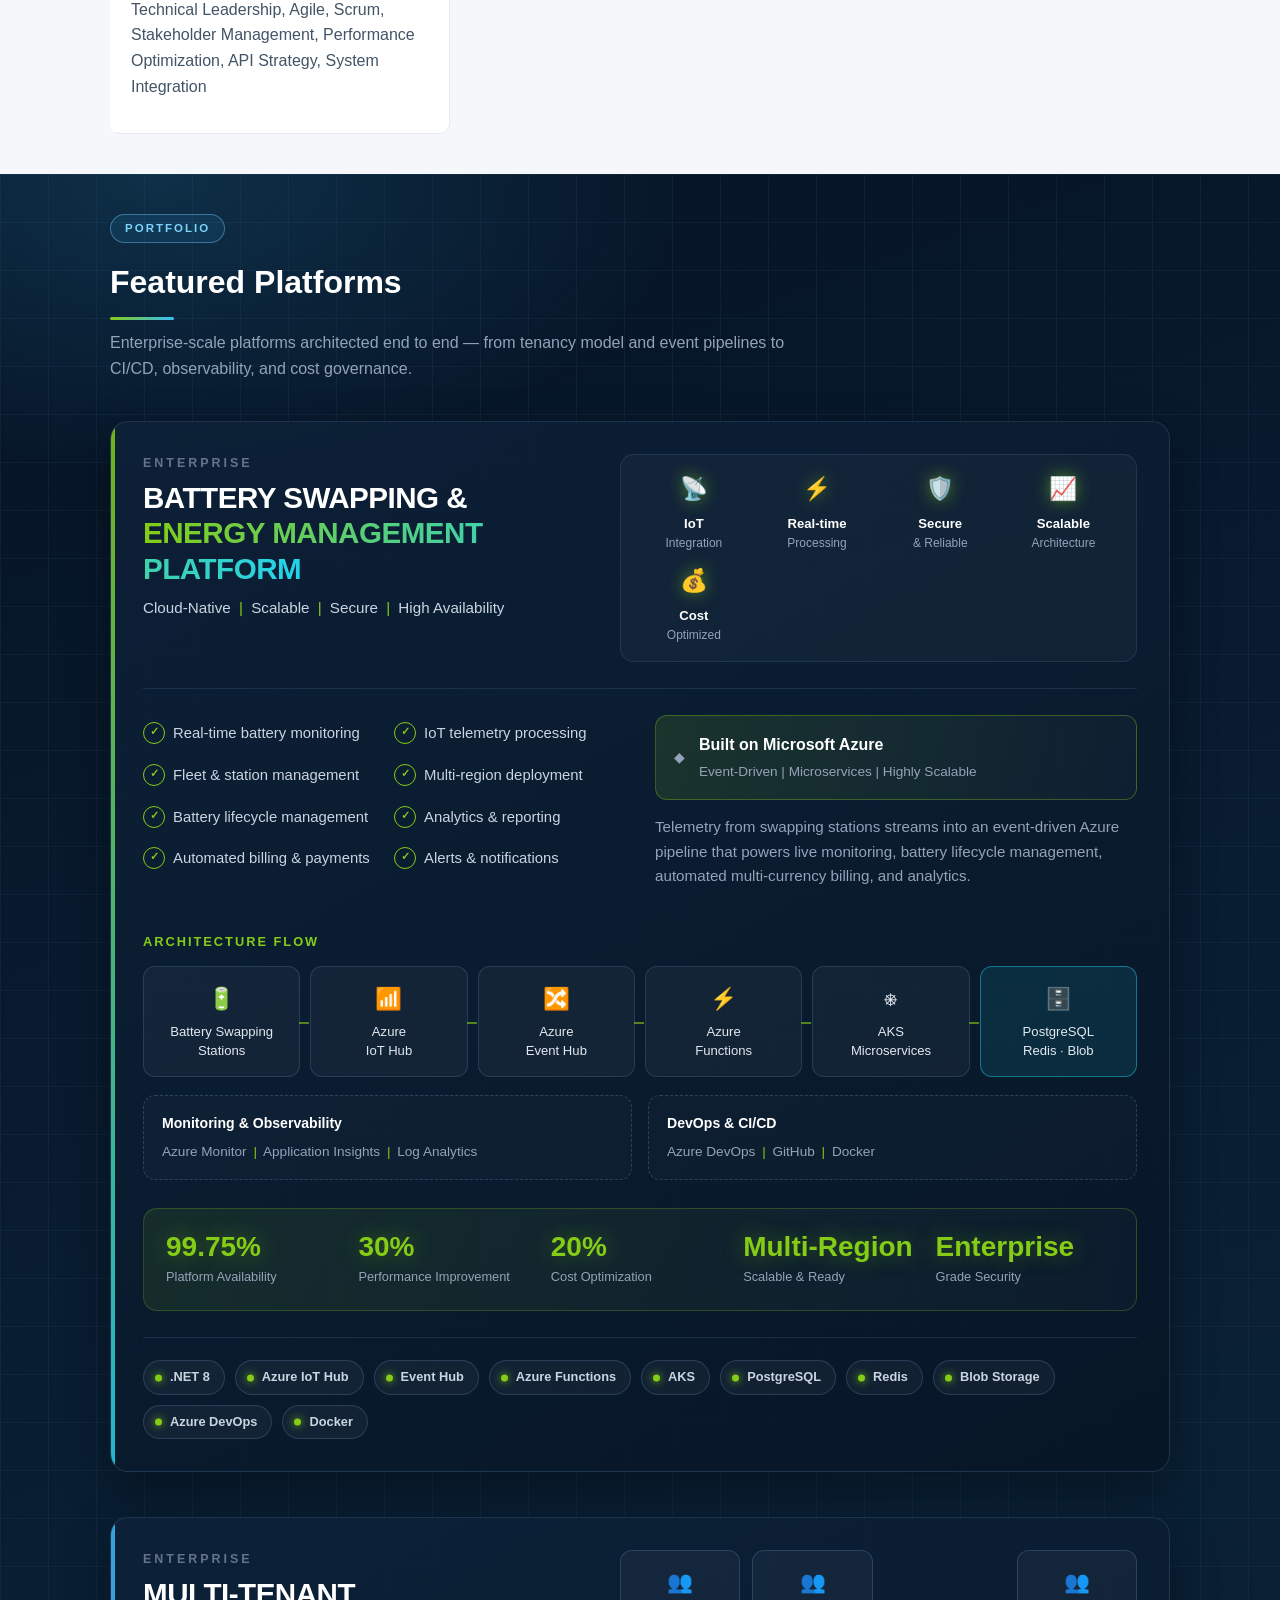
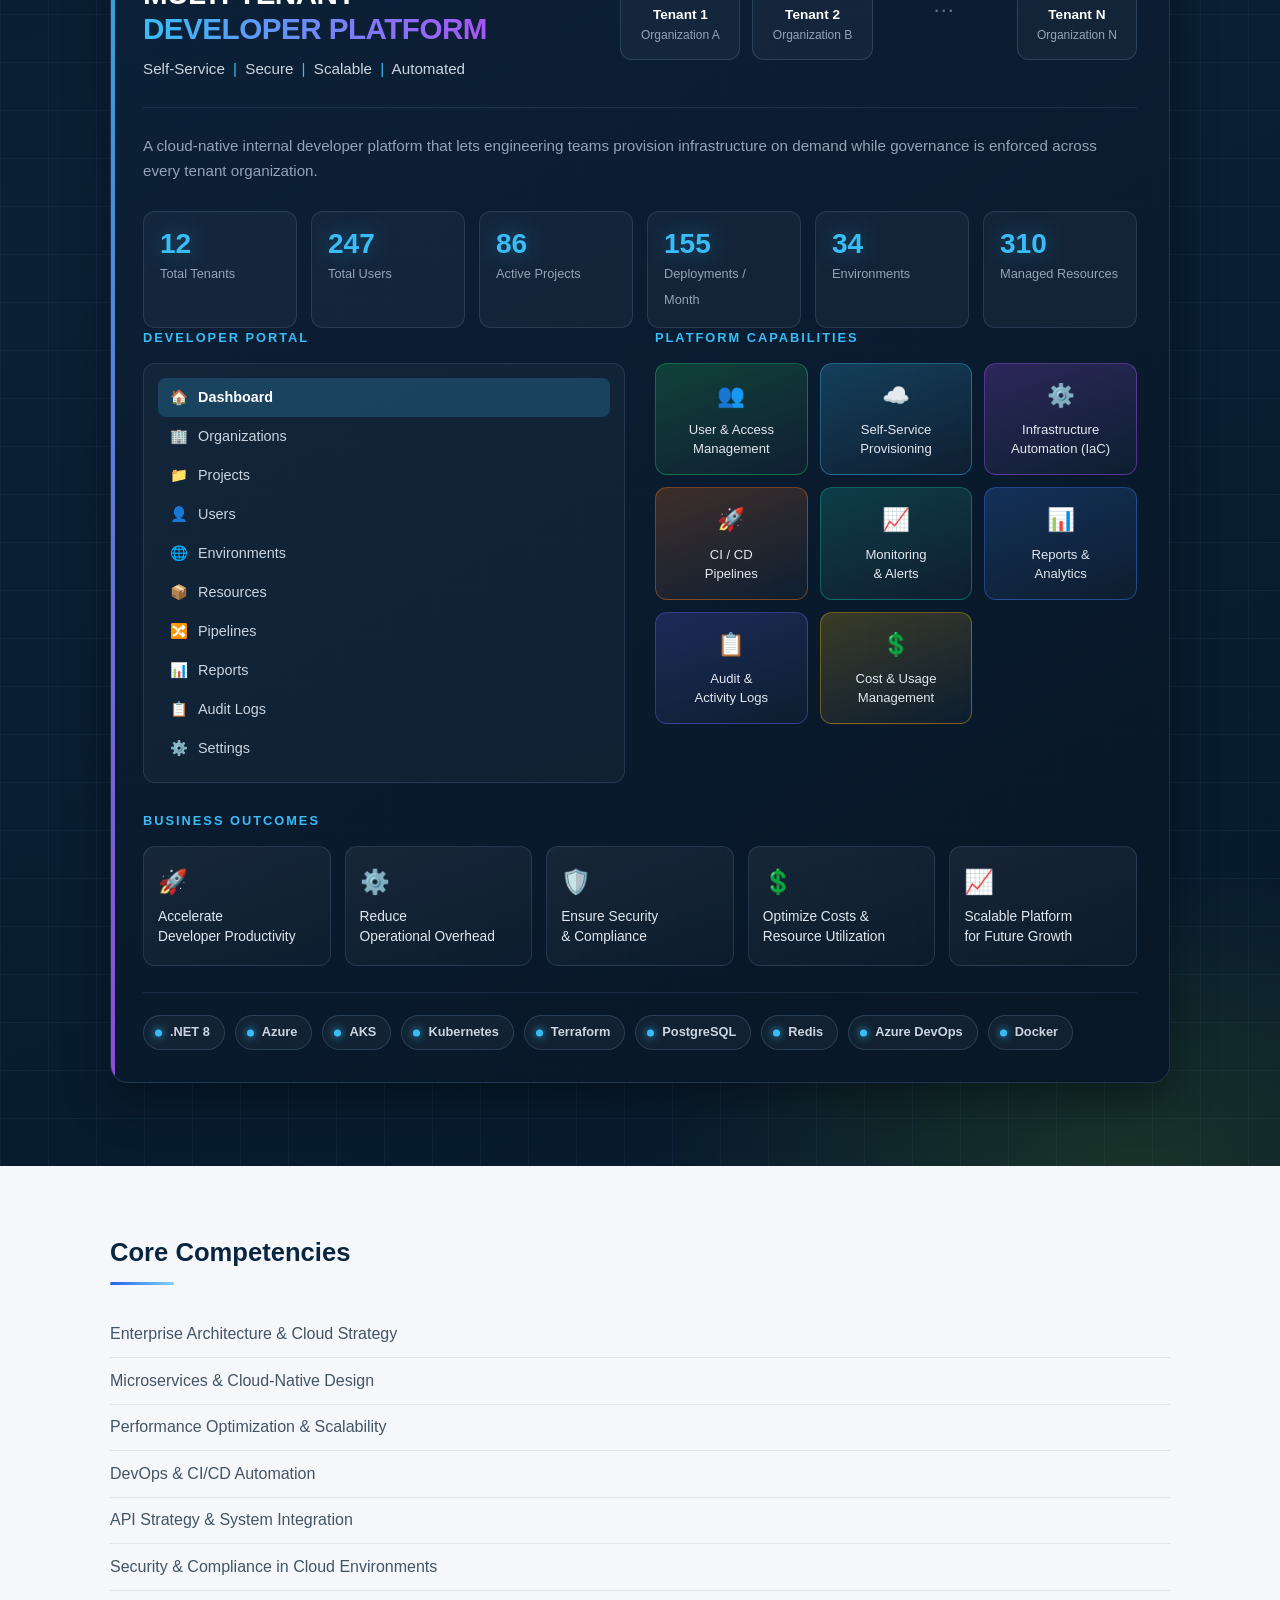
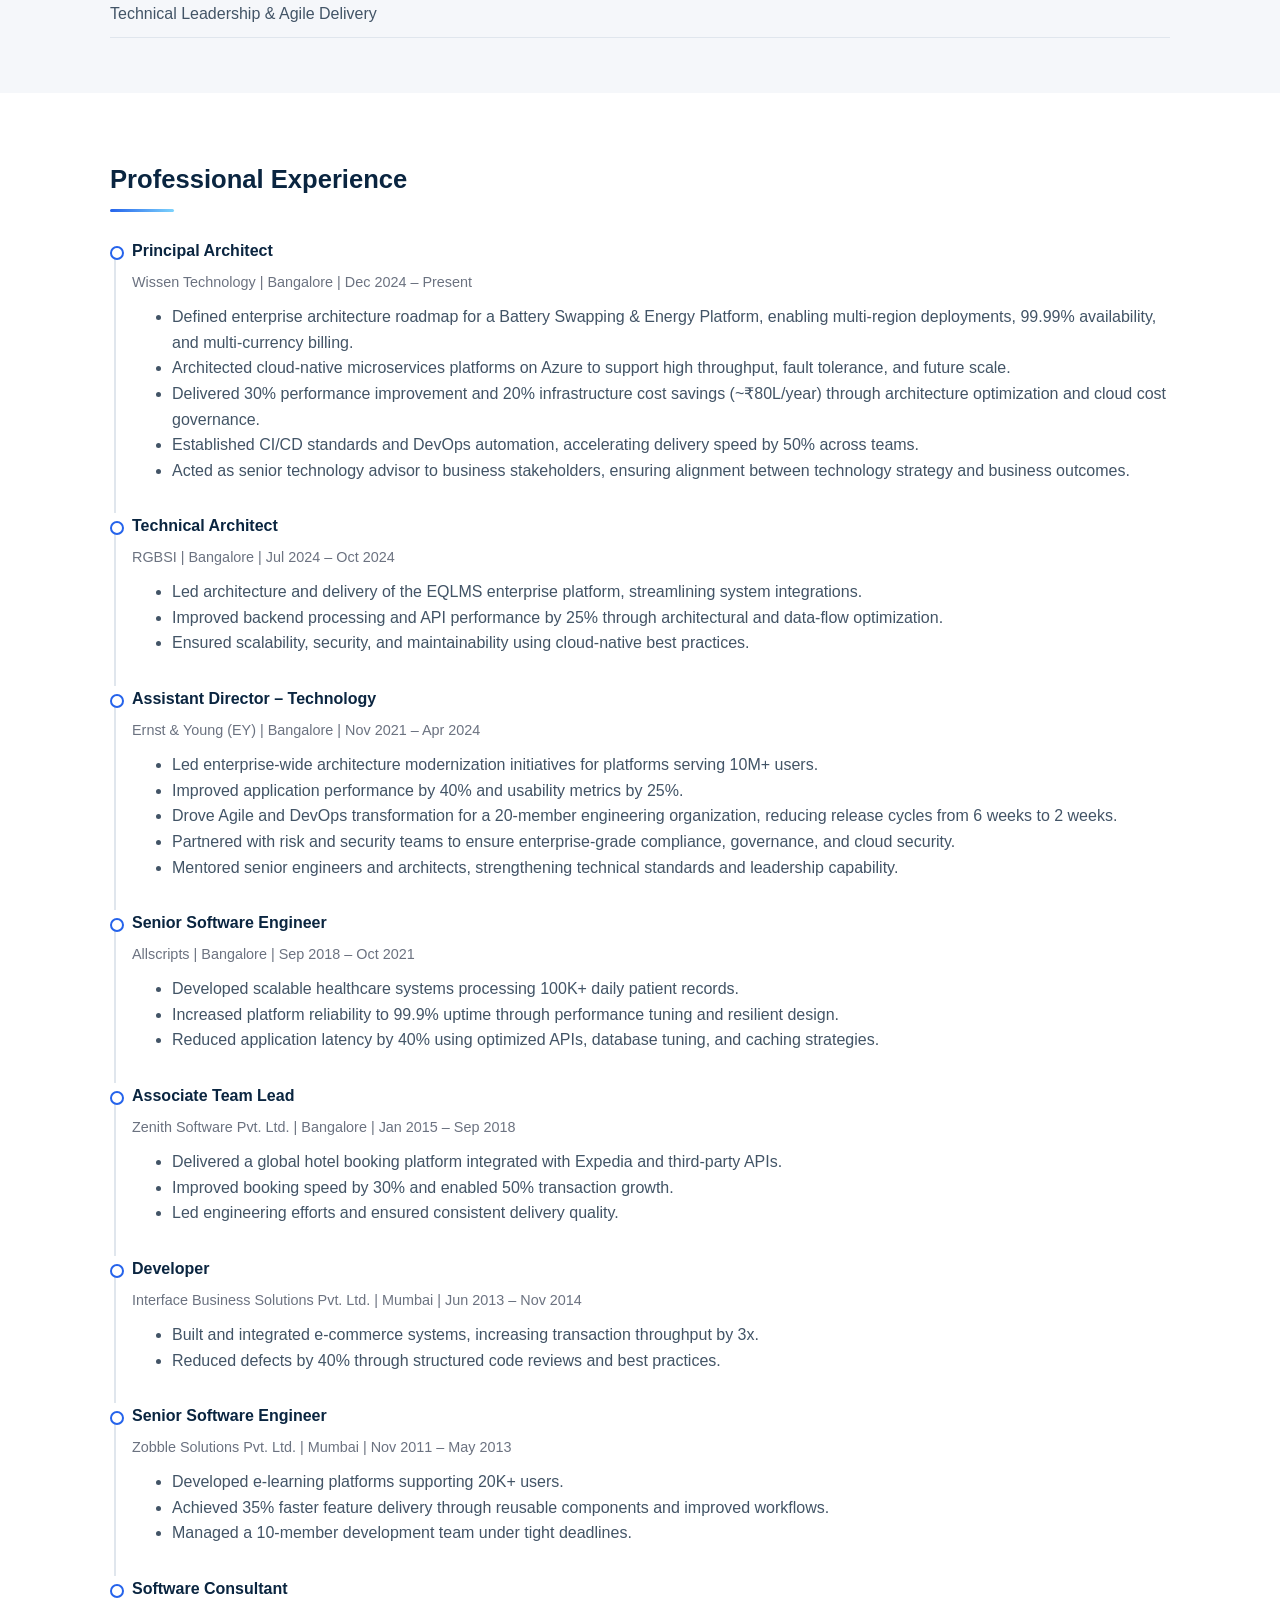
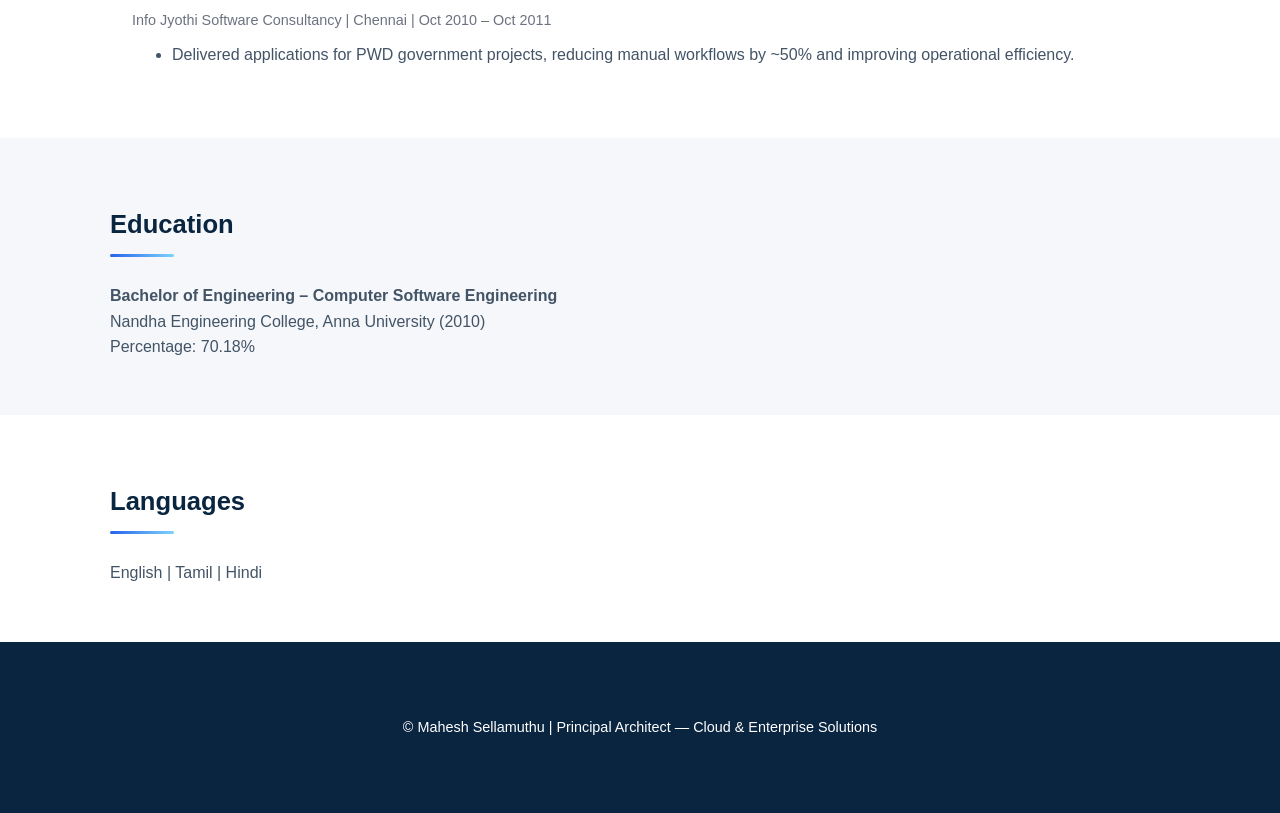
==== commit 8e269a90: "Add resume download, direct call and WhatsApp links - Ship mahesh.pdf and add Download / View Resume" ====
--- a/index.html
+++ b/index.html
@@ -18,9 +18,25 @@
         <p class="location">Bangalore, India</p>
 
         <div class="contact">
-            <span>📞 +91 95357 95322</span>
+            <span>📞 <a href="tel:+919535795322">+91 95357 95322</a></span>
+            <span>💬 <a href="https://wa.me/919535795322" target="_blank" rel="noopener">WhatsApp</a></span>
             <span>📧 <a href="mailto:smaheshsoft@gmail.com">smaheshsoft@gmail.com</a></span>
             <span>🔗 <a href="https://www.linkedin.com/in/mahesh-sellamuthu-75334631/" target="_blank" rel="noopener">LinkedIn</a></span>
+        </div>
+
+        <div class="actions">
+            <a class="btn btn-primary" href="mahesh.pdf" download="Mahesh-Sellamuthu-Resume.pdf">
+                <span class="btn-ico">⬇</span> Download Resume
+            </a>
+            <a class="btn btn-ghost" href="mahesh.pdf" target="_blank" rel="noopener">
+                <span class="btn-ico">👁</span> View Resume
+            </a>
+            <a class="btn btn-call" href="tel:+919535795322">
+                <span class="btn-ico">📞</span> Call Me
+            </a>
+            <a class="btn btn-wa" href="https://wa.me/919535795322" target="_blank" rel="noopener">
+                <span class="btn-ico">💬</span> WhatsApp
+            </a>
         </div>
 
         <div class="metrics">
--- a/css/style.css
+++ b/css/style.css
@@ -89,6 +89,91 @@
 .location {
     margin-top: 10px;
     opacity: 0.85;
+}
+
+.actions {
+    display: flex;
+    flex-wrap: wrap;
+    gap: 12px;
+    margin-top: 22px;
+}
+
+.btn {
+    display: inline-flex;
+    align-items: center;
+    gap: 8px;
+    padding: 11px 22px;
+    border-radius: 30px;
+    font-size: 0.92rem;
+    font-weight: 600;
+    text-decoration: none;
+    border: 1px solid transparent;
+    transition: transform 0.3s var(--ease-out),
+                box-shadow 0.3s var(--ease-out),
+                background-color 0.3s var(--ease-out),
+                border-color 0.3s var(--ease-out),
+                color 0.3s var(--ease-out);
+}
+
+.btn-ico {
+    font-size: 0.95rem;
+    line-height: 1;
+}
+
+.btn-primary {
+    background: linear-gradient(90deg, var(--accent), #38bdf8);
+    color: #fff;
+    box-shadow: 0 8px 22px rgba(37, 99, 235, 0.35);
+}
+
+.btn-primary:hover {
+    transform: translateY(-3px);
+    box-shadow: 0 14px 30px rgba(56, 189, 248, 0.45);
+}
+
+.btn-ghost {
+    border-color: rgba(255, 255, 255, 0.35);
+    color: #fff;
+}
+
+.btn-ghost:hover {
+    transform: translateY(-3px);
+    border-color: var(--accent-light);
+    color: var(--accent-light);
+    background: rgba(255, 255, 255, 0.06);
+}
+
+.btn-call {
+    border-color: rgba(125, 211, 252, 0.55);
+    color: var(--accent-light);
+}
+
+.btn-call:hover {
+    transform: translateY(-3px);
+    background: rgba(125, 211, 252, 0.14);
+    color: #fff;
+}
+
+.btn-wa {
+    background: #25d366;
+    color: #06301a;
+    box-shadow: 0 8px 22px rgba(37, 211, 102, 0.3);
+}
+
+.btn-wa:hover {
+    transform: translateY(-3px);
+    background: #2ee574;
+    box-shadow: 0 14px 30px rgba(37, 211, 102, 0.45);
+}
+
+.btn.is-busy {
+    opacity: 0.7;
+    pointer-events: none;
+}
+
+.btn:focus-visible {
+    outline: 2px solid var(--accent-light);
+    outline-offset: 3px;
 }
 
 .metrics {
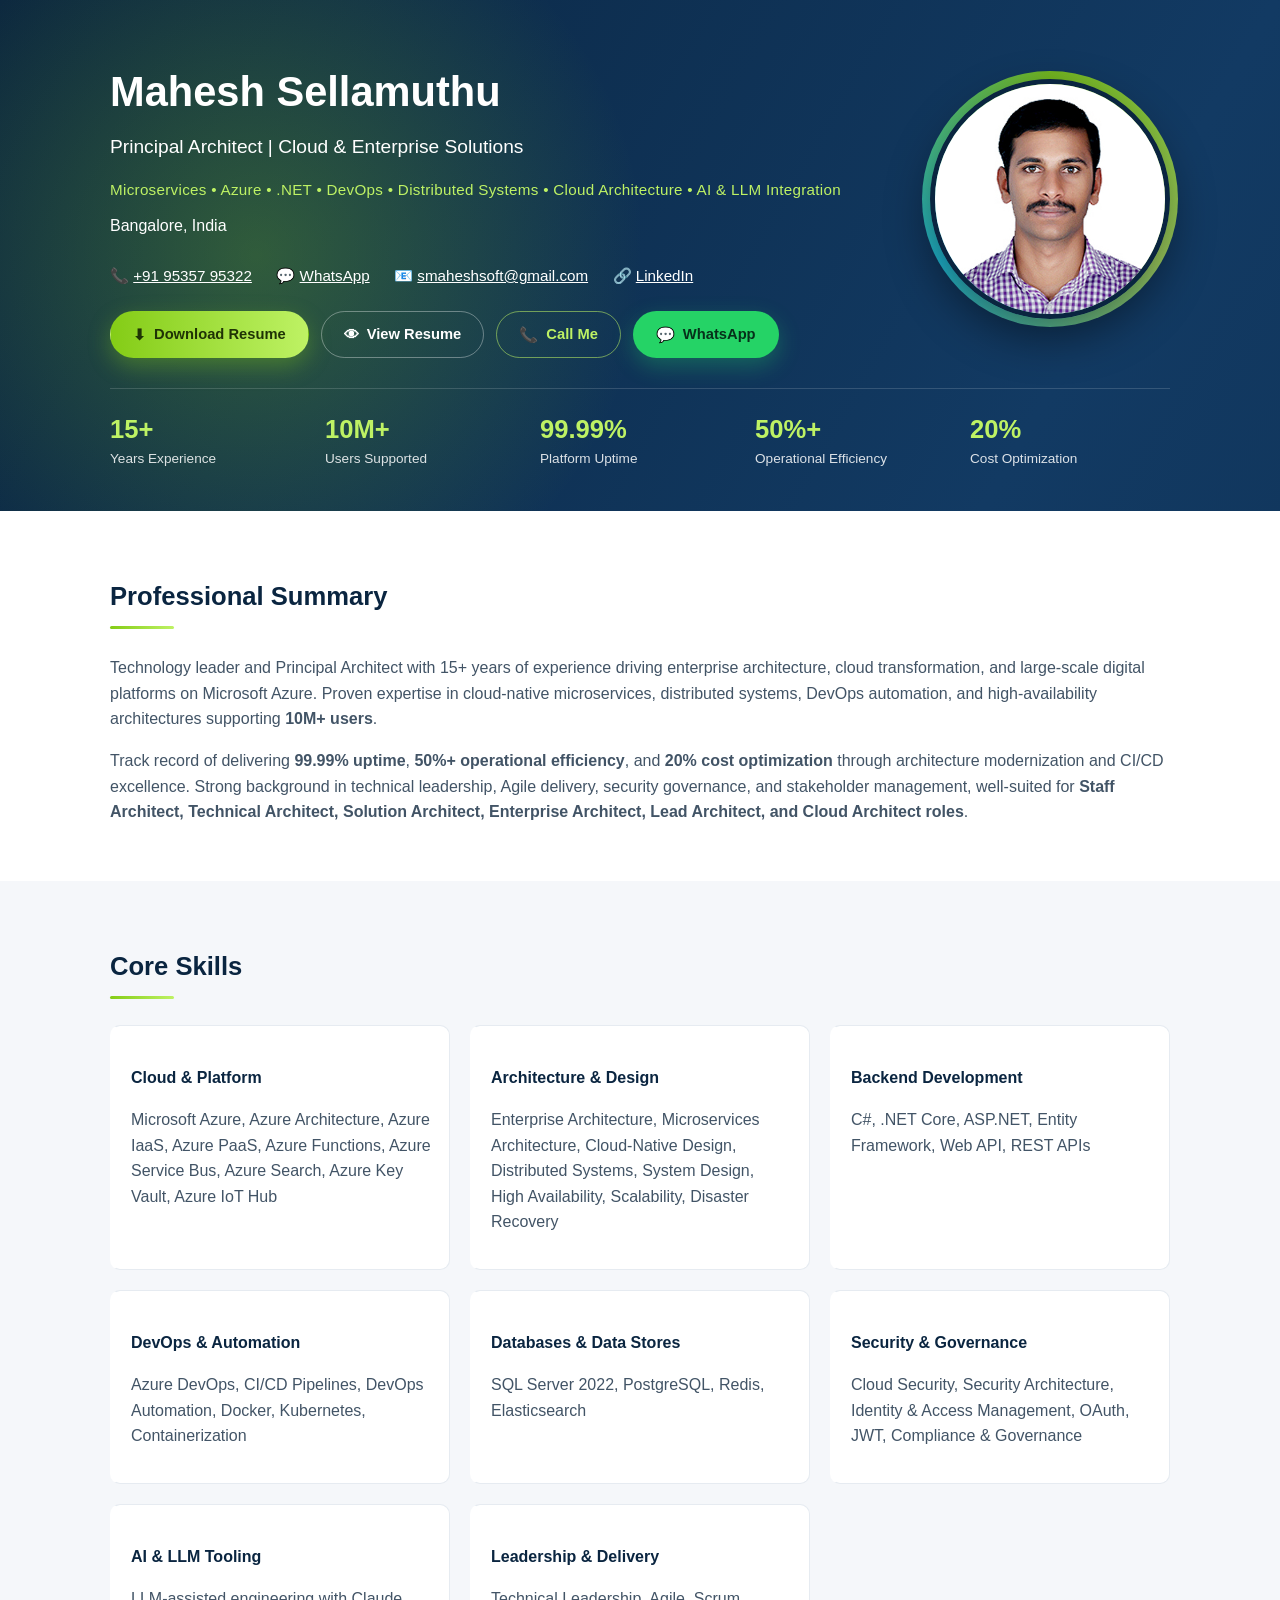
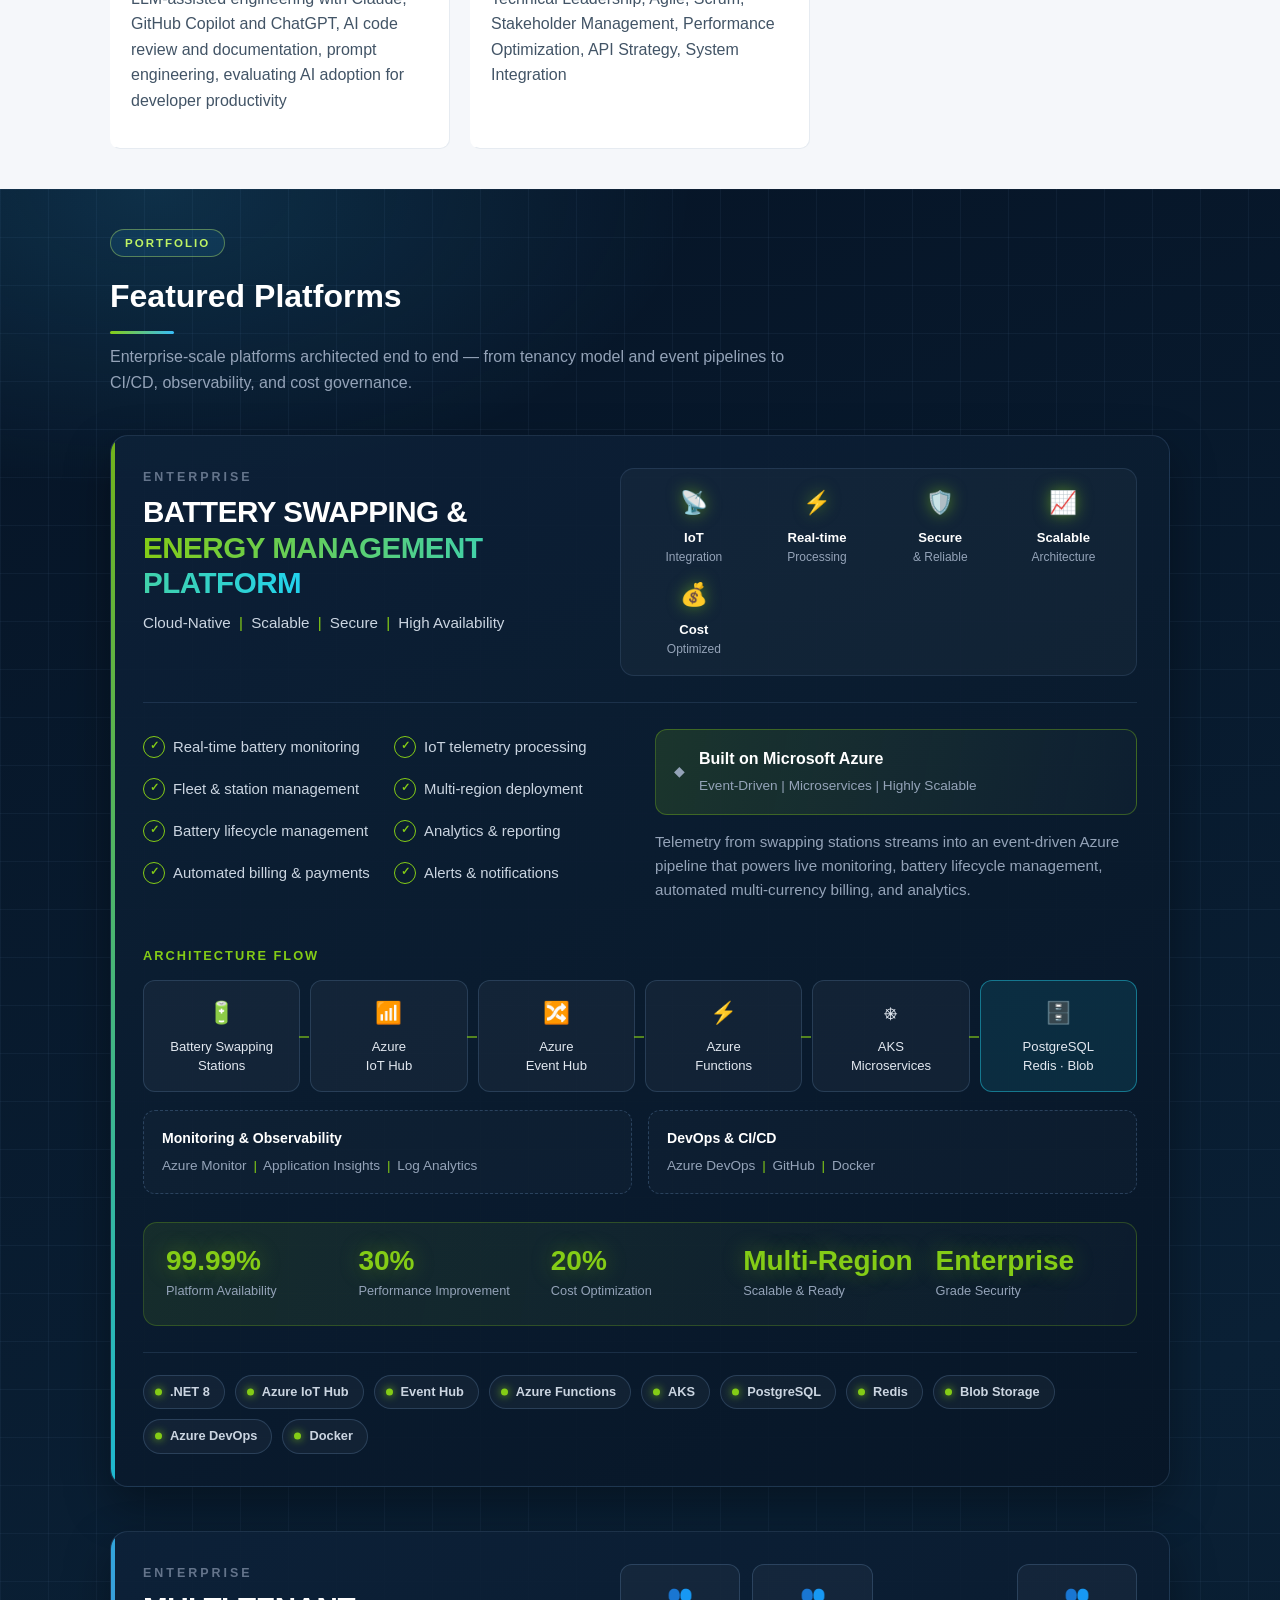
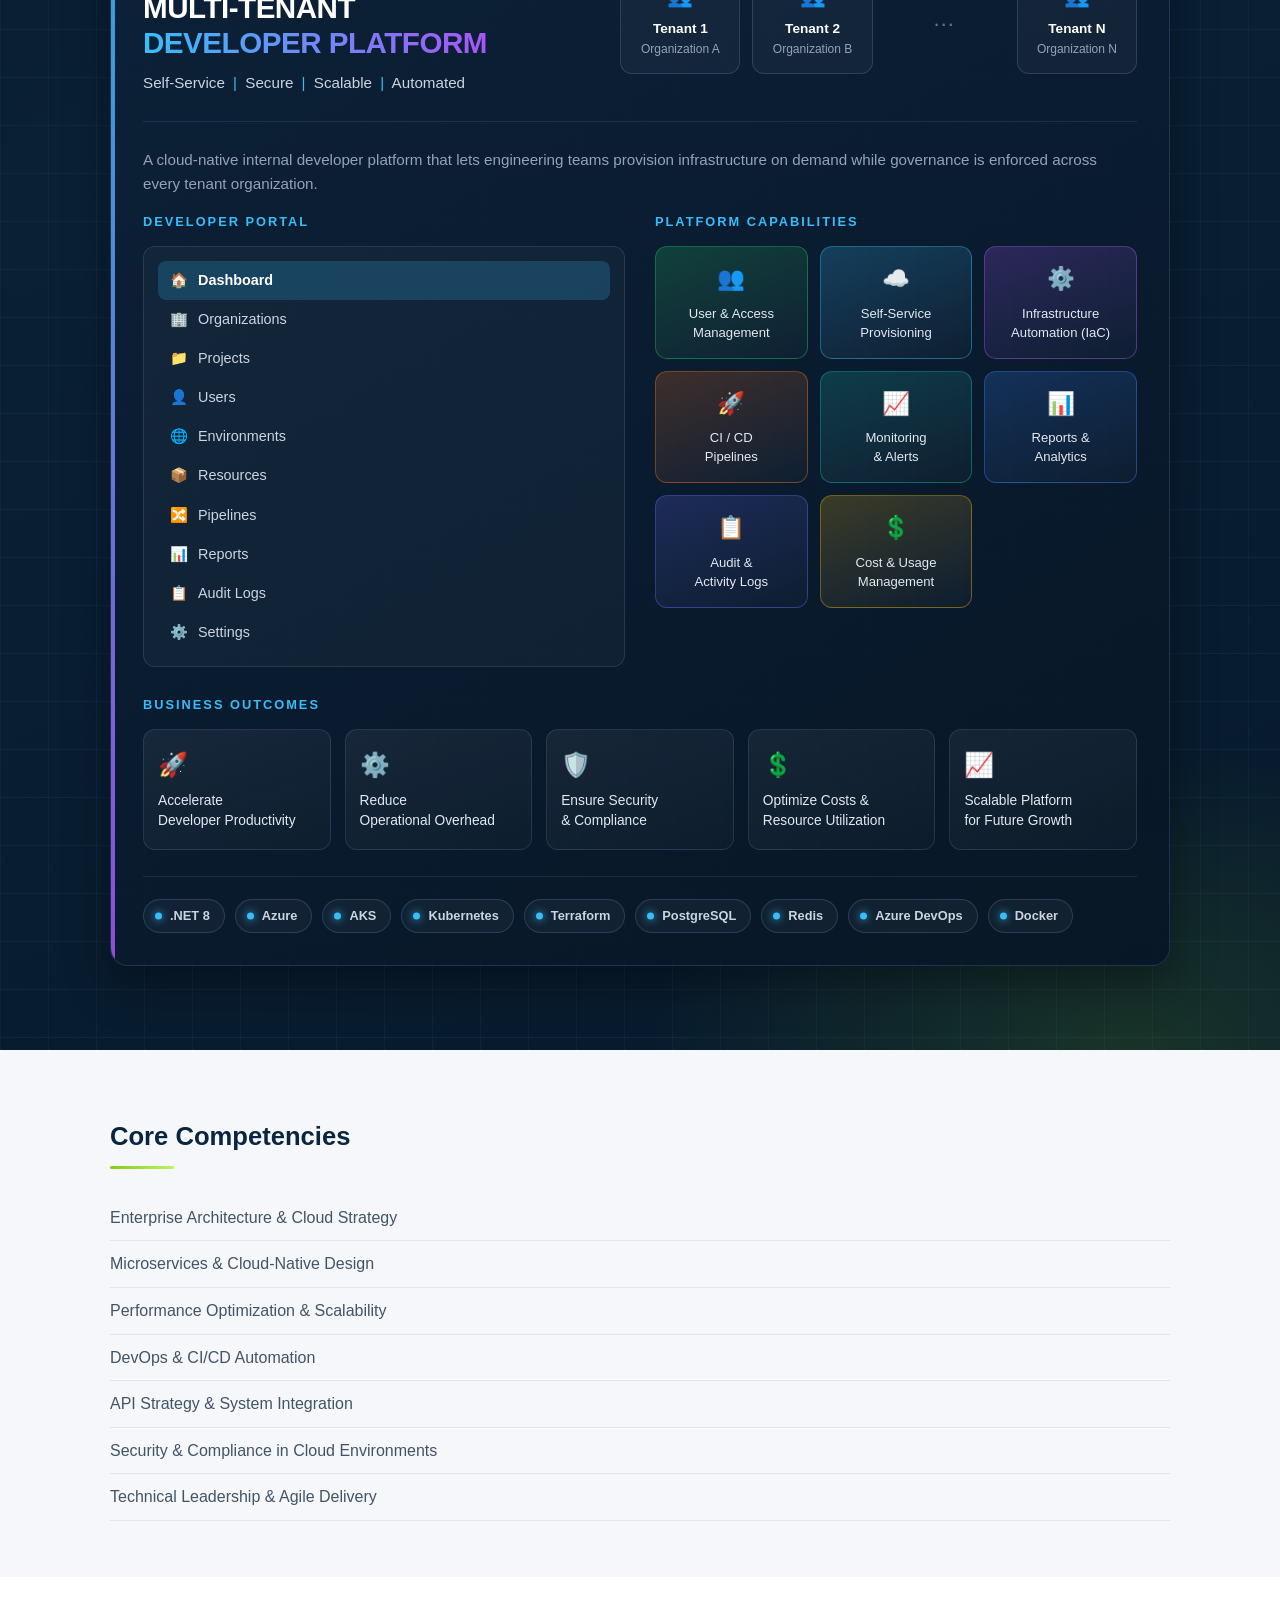
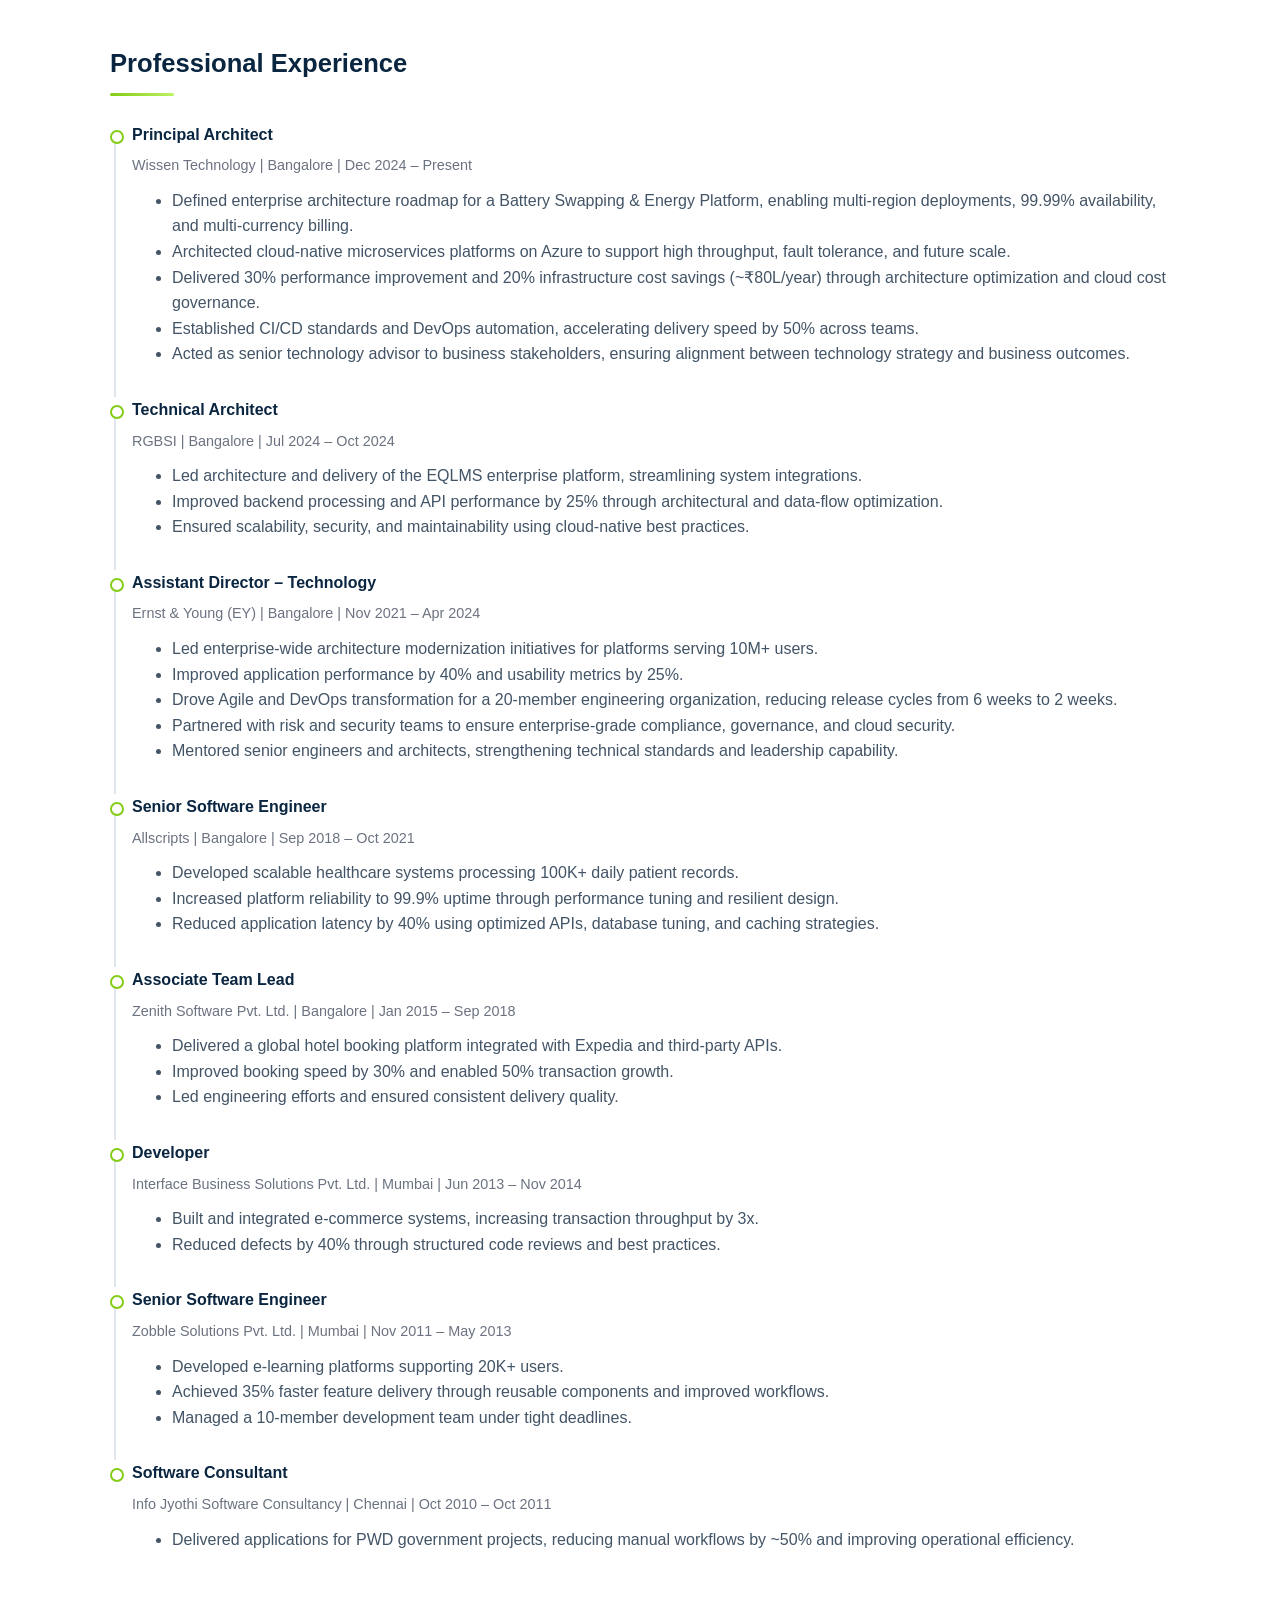
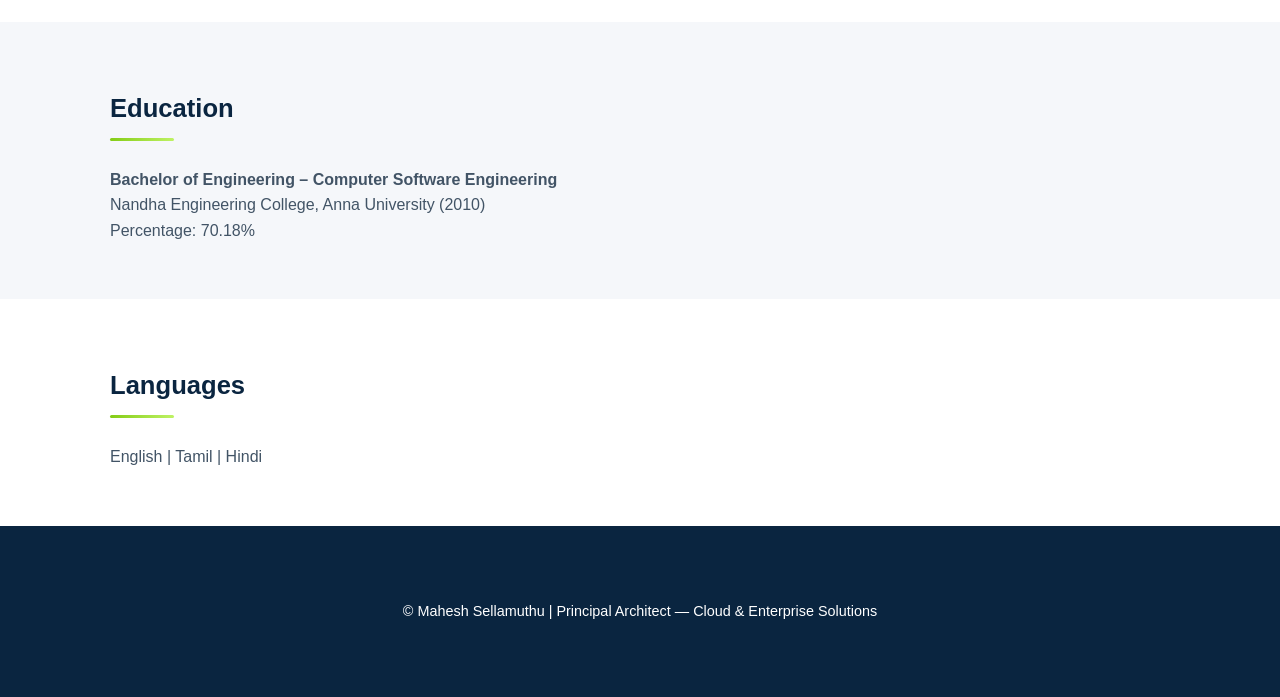
==== commit b605e147: "Image and lime color added" ====
--- a/index.html
+++ b/index.html
@@ -12,14 +12,16 @@
 
 <header class="header">
     <div class="container">
+      <div class="header-top">
+        <div class="header-text">
         <h1>Mahesh Sellamuthu</h1>
         <h2>Principal Architect | Cloud &amp; Enterprise Solutions</h2>
-        <p class="tagline">Microservices &bull; Azure &bull; .NET &bull; DevOps &bull; Distributed Systems &bull; Cloud Architecture</p>
+        <p class="tagline">Microservices &bull; Azure &bull; .NET &bull; DevOps &bull; Distributed Systems &bull; Cloud Architecture &bull; AI &amp; LLM Integration</p>
         <p class="location">Bangalore, India</p>
 
         <div class="contact">
             <span>📞 <a href="tel:+919535795322">+91 95357 95322</a></span>
-            <span>💬 <a href="https://wa.me/919535795322" target="_blank" rel="noopener">WhatsApp</a></span>
+            <span>💬 <a href="https://wa.me/919535795322?text=Hi%20Mahesh%2C%20I%20came%20across%20your%20portfolio%20site%20and%20would%20like%20to%20connect%20with%20you." target="_blank" rel="noopener">WhatsApp</a></span>
             <span>📧 <a href="mailto:smaheshsoft@gmail.com">smaheshsoft@gmail.com</a></span>
             <span>🔗 <a href="https://www.linkedin.com/in/mahesh-sellamuthu-75334631/" target="_blank" rel="noopener">LinkedIn</a></span>
         </div>
@@ -34,10 +36,16 @@
             <a class="btn btn-call" href="tel:+919535795322">
                 <span class="btn-ico">📞</span> Call Me
             </a>
-            <a class="btn btn-wa" href="https://wa.me/919535795322" target="_blank" rel="noopener">
+            <a class="btn btn-wa" href="https://wa.me/919535795322?text=Hi%20Mahesh%2C%20I%20came%20across%20your%20portfolio%20site%20and%20would%20like%20to%20discuss%20an%20opportunity%20with%20you." target="_blank" rel="noopener">
                 <span class="btn-ico">💬</span> WhatsApp
             </a>
         </div>
+        </div><!-- /.header-text -->
+
+        <figure class="header-photo">
+            <img src="mahesh.jpg" alt="Portrait of Mahesh Sellamuthu" width="320" height="320" loading="eager">
+        </figure>
+      </div><!-- /.header-top -->
 
         <div class="metrics">
             <div class="metric"><strong>15+</strong><span>Years Experience</span></div>
@@ -62,7 +70,8 @@
             Track record of delivering <strong>99.99% uptime</strong>, <strong>50%+ operational efficiency</strong>,
             and <strong>20% cost optimization</strong> through architecture modernization and CI/CD excellence.
             Strong background in technical leadership, Agile delivery, security governance, and stakeholder management,
-            well-suited for <strong>Director, VP, and Staff Architect roles</strong>.
+            well-suited for <strong>Staff Architect, Technical Architect, Solution Architect,
+            Enterprise Architect, Lead Architect, and Cloud Architect roles</strong>.
         </p>
     </div>
 </section>
@@ -100,6 +109,11 @@
             <div>
                 <h4>Security &amp; Governance</h4>
                 <p>Cloud Security, Security Architecture, Identity &amp; Access Management, OAuth, JWT, Compliance &amp; Governance</p>
+            </div>
+
+            <div>
+                <h4>AI &amp; LLM Tooling</h4>
+                <p>LLM-assisted engineering with Claude, GitHub Copilot and ChatGPT, AI code review and documentation, prompt engineering, evaluating AI adoption for developer productivity</p>
             </div>
 
             <div>
@@ -229,15 +243,6 @@
                 A cloud-native internal developer platform that lets engineering teams provision infrastructure
                 on demand while governance is enforced across every tenant organization.
             </p>
-
-            <div class="kpis">
-                <div class="outcome kpi"><strong>12</strong><span>Total Tenants</span></div>
-                <div class="outcome kpi"><strong>248</strong><span>Total Users</span></div>
-                <div class="outcome kpi"><strong>86</strong><span>Active Projects</span></div>
-                <div class="outcome kpi"><strong>156</strong><span>Deployments / Month</span></div>
-                <div class="outcome kpi"><strong>34</strong><span>Environments</span></div>
-                <div class="outcome kpi"><strong>312</strong><span>Managed Resources</span></div>
-            </div>
 
             <div class="pcard-body">
                 <div class="pcol">
--- a/css/style.css
+++ b/css/style.css
@@ -3,8 +3,8 @@
     --secondary: #425466;
     --background: #ffffff;
     --gray-bg: #f5f7fa;
-    --accent: #2563eb;
-    --accent-light: #7dd3fc;
+    --accent: #84cc16;
+    --accent-light: #bef264;
     --ease-out: cubic-bezier(0.22, 1, 0.36, 1);
     --dur: 0.7s;
 }
@@ -48,7 +48,7 @@
     left: -10%;
     width: 60%;
     height: 180%;
-    background: radial-gradient(circle, rgba(37, 99, 235, 0.35) 0%, rgba(37, 99, 235, 0) 65%);
+    background: radial-gradient(circle, rgba(132, 204, 22, 0.30) 0%, rgba(132, 204, 22, 0) 65%);
     animation: bloom 14s ease-in-out infinite alternate;
     pointer-events: none;
 }
@@ -68,9 +68,61 @@
     to { transform: translate3d(40%, 10%, 0) scale(1.25); opacity: 1; }
 }
 
+.header-top {
+    display: grid;
+    grid-template-columns: minmax(0, 1fr) auto;
+    gap: 40px;
+    align-items: center;
+}
+
+.header-text {
+    min-width: 0;
+}
+
+.header-photo {
+    position: relative;
+    margin: 0;
+    width: 240px;
+    height: 240px;
+    flex-shrink: 0;
+}
+
+/* Rotating conic ring behind the portrait. */
+.header-photo::before {
+    content: "";
+    position: absolute;
+    inset: -8px;
+    border-radius: 50%;
+    background: conic-gradient(from 0deg, var(--accent), var(--accent-light), #22d3ee, var(--accent));
+    animation: ring-spin 9s linear infinite;
+    opacity: 0.85;
+}
+
+.header-photo img {
+    position: relative;
+    display: block;
+    width: 100%;
+    height: 100%;
+    border-radius: 50%;
+    object-fit: cover;
+    object-position: center top;
+    border: 5px solid #0a2540;
+    box-shadow: 0 18px 45px rgba(0, 0, 0, 0.45);
+    transition: transform 0.5s var(--ease-out);
+}
+
+.header-photo:hover img {
+    transform: scale(1.04);
+}
+
+@keyframes ring-spin {
+    to { transform: rotate(360deg); }
+}
+
 .header h1 {
     margin-bottom: 5px;
-    font-size: 2.4rem;
+    font-size: clamp(1.9rem, 5vw, 2.6rem);
+    line-height: 1.15;
 }
 
 .header h2 {
@@ -83,7 +135,7 @@
     margin: 8px 0 0;
     font-size: 0.95rem;
     letter-spacing: 0.3px;
-    color: #7dd3fc;
+    color: #bef264;
 }
 
 .location {
@@ -121,14 +173,15 @@
 }
 
 .btn-primary {
-    background: linear-gradient(90deg, var(--accent), #38bdf8);
-    color: #fff;
-    box-shadow: 0 8px 22px rgba(37, 99, 235, 0.35);
+    background: linear-gradient(90deg, var(--accent), var(--accent-light));
+    /* Dark green text — white on lime fails contrast. */
+    color: #1f3305;
+    box-shadow: 0 8px 22px rgba(132, 204, 22, 0.35);
 }
 
 .btn-primary:hover {
     transform: translateY(-3px);
-    box-shadow: 0 14px 30px rgba(56, 189, 248, 0.45);
+    box-shadow: 0 14px 30px rgba(132, 204, 22, 0.45);
 }
 
 .btn-ghost {
@@ -144,13 +197,13 @@
 }
 
 .btn-call {
-    border-color: rgba(125, 211, 252, 0.55);
+    border-color: rgba(190, 242, 100, 0.55);
     color: var(--accent-light);
 }
 
 .btn-call:hover {
     transform: translateY(-3px);
-    background: rgba(125, 211, 252, 0.14);
+    background: rgba(190, 242, 100, 0.14);
     color: #fff;
 }
 
@@ -188,7 +241,7 @@
 .metric strong {
     display: block;
     font-size: 1.6rem;
-    color: #7dd3fc;
+    color: #bef264;
     line-height: 1.2;
 }
 
@@ -326,7 +379,7 @@
 
 .role:hover::after {
     background: var(--accent);
-    box-shadow: 0 0 0 5px rgba(37, 99, 235, 0.15);
+    box-shadow: 0 0 0 5px rgba(132, 204, 22, 0.2);
 }
 
 .role h4 {
@@ -380,9 +433,9 @@
     display: inline-block;
     padding: 4px 14px;
     border-radius: 20px;
-    border: 1px solid rgba(125, 211, 252, 0.4);
+    border: 1px solid rgba(190, 242, 100, 0.4);
     background: rgba(56, 189, 248, 0.1);
-    color: #7dd3fc;
+    color: #bef264;
     font-size: 0.72rem;
     font-weight: 700;
     letter-spacing: 2px;
@@ -730,10 +783,9 @@
     padding: 0 3px;
 }
 
-/* ---- Stat bar / KPI tiles ---- */
-
-.statbar,
-.kpis {
+/* ---- Stat bar ---- */
+
+.statbar {
     display: grid;
     gap: 14px;
     margin-top: 28px;
@@ -749,16 +801,7 @@
                 rgba(255, 255, 255, 0.02));
 }
 
-.kpis {
-    grid-template-columns: repeat(auto-fit, minmax(140px, 1fr));
-}
-
-.kpi {
-    padding: 16px;
-    border-radius: 12px;
-    border: 1px solid rgba(148, 197, 255, 0.14);
-    background: rgba(255, 255, 255, 0.04);
-}
+
 
 .showcase .outcome {
     transition: transform 0.35s var(--ease-out);
@@ -1048,6 +1091,9 @@
 .js .rise-in {
     opacity: 1;
     transform: none;
+    /* Release the composited layer once the entrance is done — a permanent
+       will-change layer can leave pale seams on some GPUs. */
+    will-change: auto;
 }
 
 .js .project.reveal {
@@ -1064,6 +1110,111 @@
 
 .js .competencies li.reveal-in {
     transform: none;
+}
+
+/* ---- Responsive ------------------------------------------------------ */
+
+@media (max-width: 900px) {
+    .header-top {
+        grid-template-columns: 1fr;
+        gap: 28px;
+        justify-items: center;
+        text-align: center;
+    }
+
+    /* Photo first on narrow screens. */
+    .header-photo {
+        order: -1;
+        width: 190px;
+        height: 190px;
+    }
+
+    .contact,
+    .actions {
+        justify-content: center;
+    }
+
+    .contact span {
+        margin-right: 14px;
+    }
+
+    .actions {
+        display: flex;
+    }
+}
+
+@media (max-width: 640px) {
+    .container {
+        padding: 32px 16px;
+    }
+
+    .header h2 {
+        font-size: 1.05rem;
+    }
+
+    .tagline {
+        font-size: 0.85rem;
+    }
+
+    .contact span {
+        display: block;
+        margin-right: 0;
+    }
+
+    .actions .btn {
+        flex: 1 1 100%;
+        justify-content: center;
+    }
+
+    .metrics {
+        grid-template-columns: repeat(2, 1fr);
+        gap: 12px;
+    }
+
+    .metric strong {
+        font-size: 1.35rem;
+    }
+
+    .section h3,
+    .showcase h3 {
+        font-size: 1.35rem;
+    }
+
+    .skills-grid {
+        grid-template-columns: 1fr;
+    }
+
+    .role {
+        padding-left: 18px;
+    }
+
+    .showcase .outcome strong {
+        font-size: 1.4rem;
+    }
+
+    .statbar {
+        padding: 16px;
+    }
+
+    .capgrid,
+    .benefits {
+        grid-template-columns: repeat(2, 1fr);
+    }
+}
+
+/* Only the narrowest phones drop to a single column — 375px wide devices
+   (iPhone SE/mini and similar) still read better with two. */
+@media (max-width: 359px) {
+    .metrics,
+    .capgrid,
+    .benefits {
+        grid-template-columns: 1fr;
+    }
+
+    .header-photo {
+        width: 150px;
+        height: 150px;
+    }
 }
 
 @media (prefers-reduced-motion: reduce) {
@@ -1072,7 +1223,8 @@
     }
 
     .header,
-    .header::before {
+    .header::before,
+    .header-photo::before {
         animation: none;
     }
 
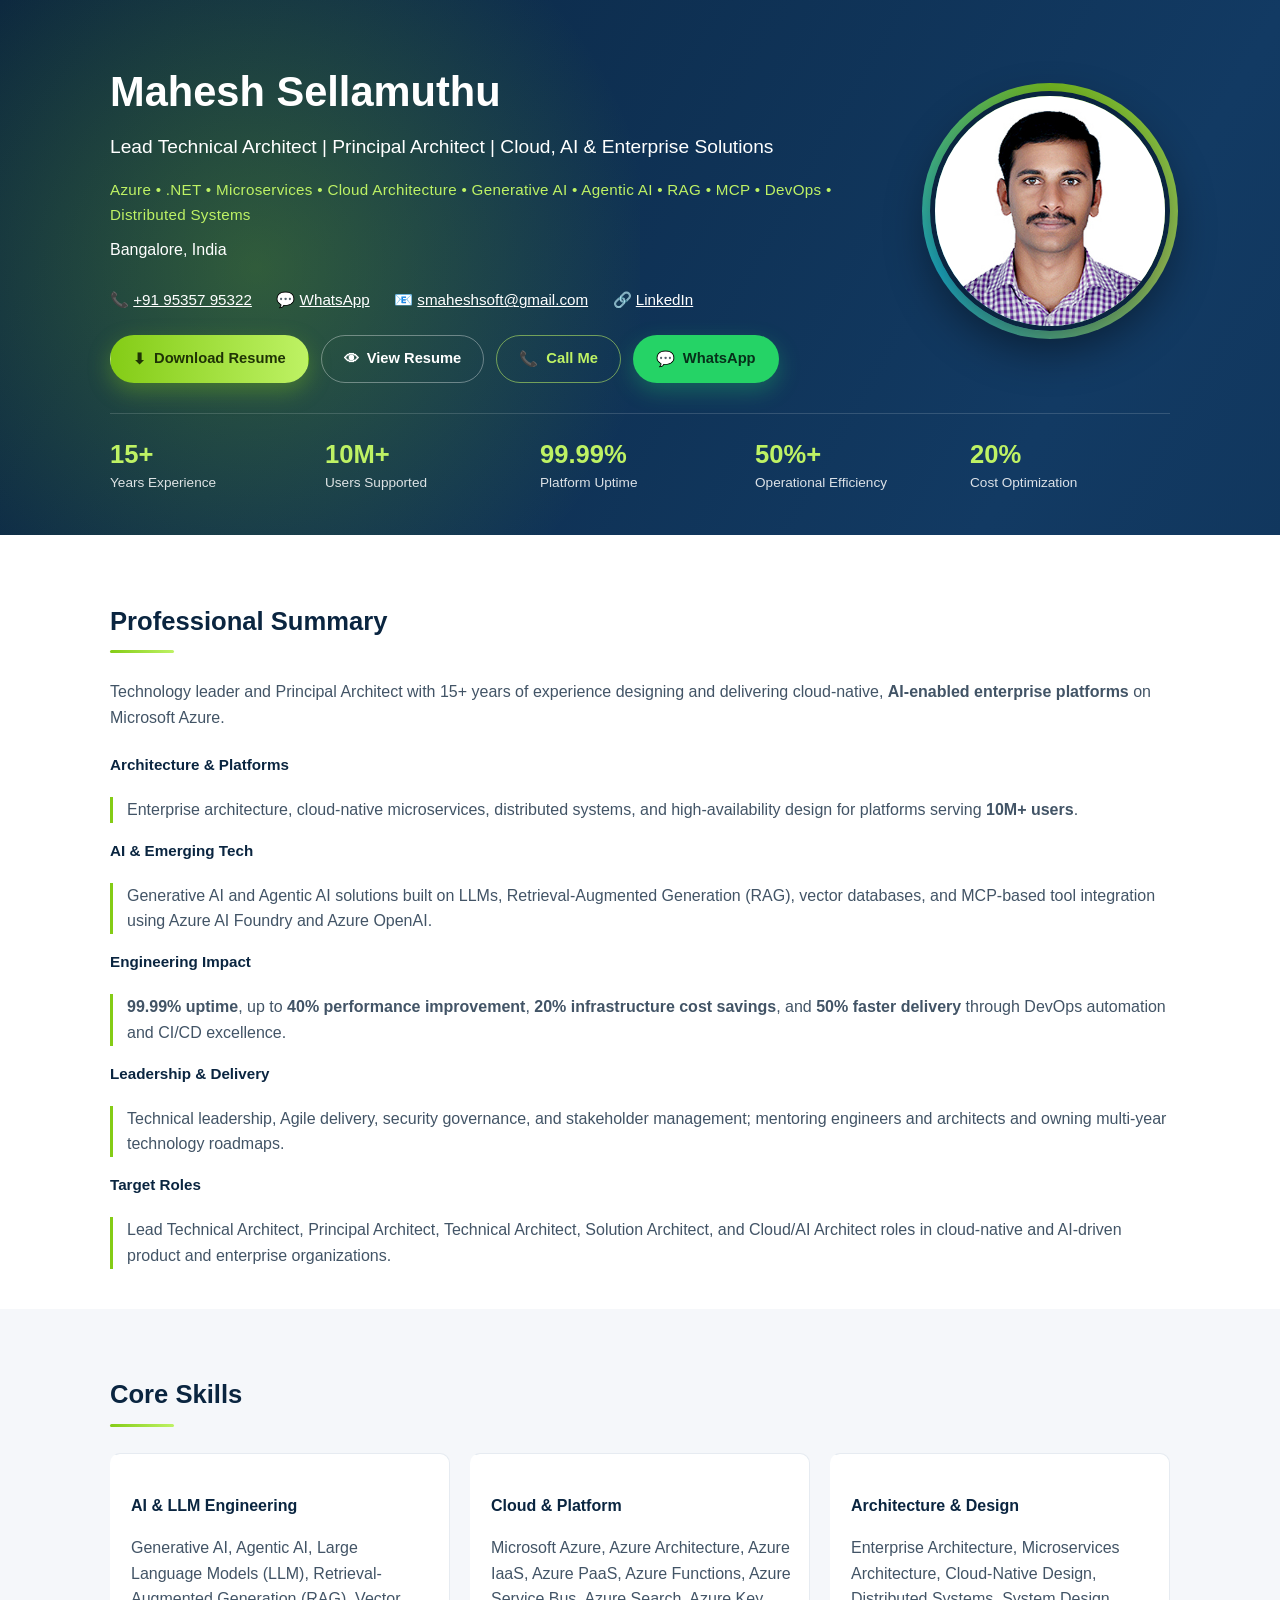
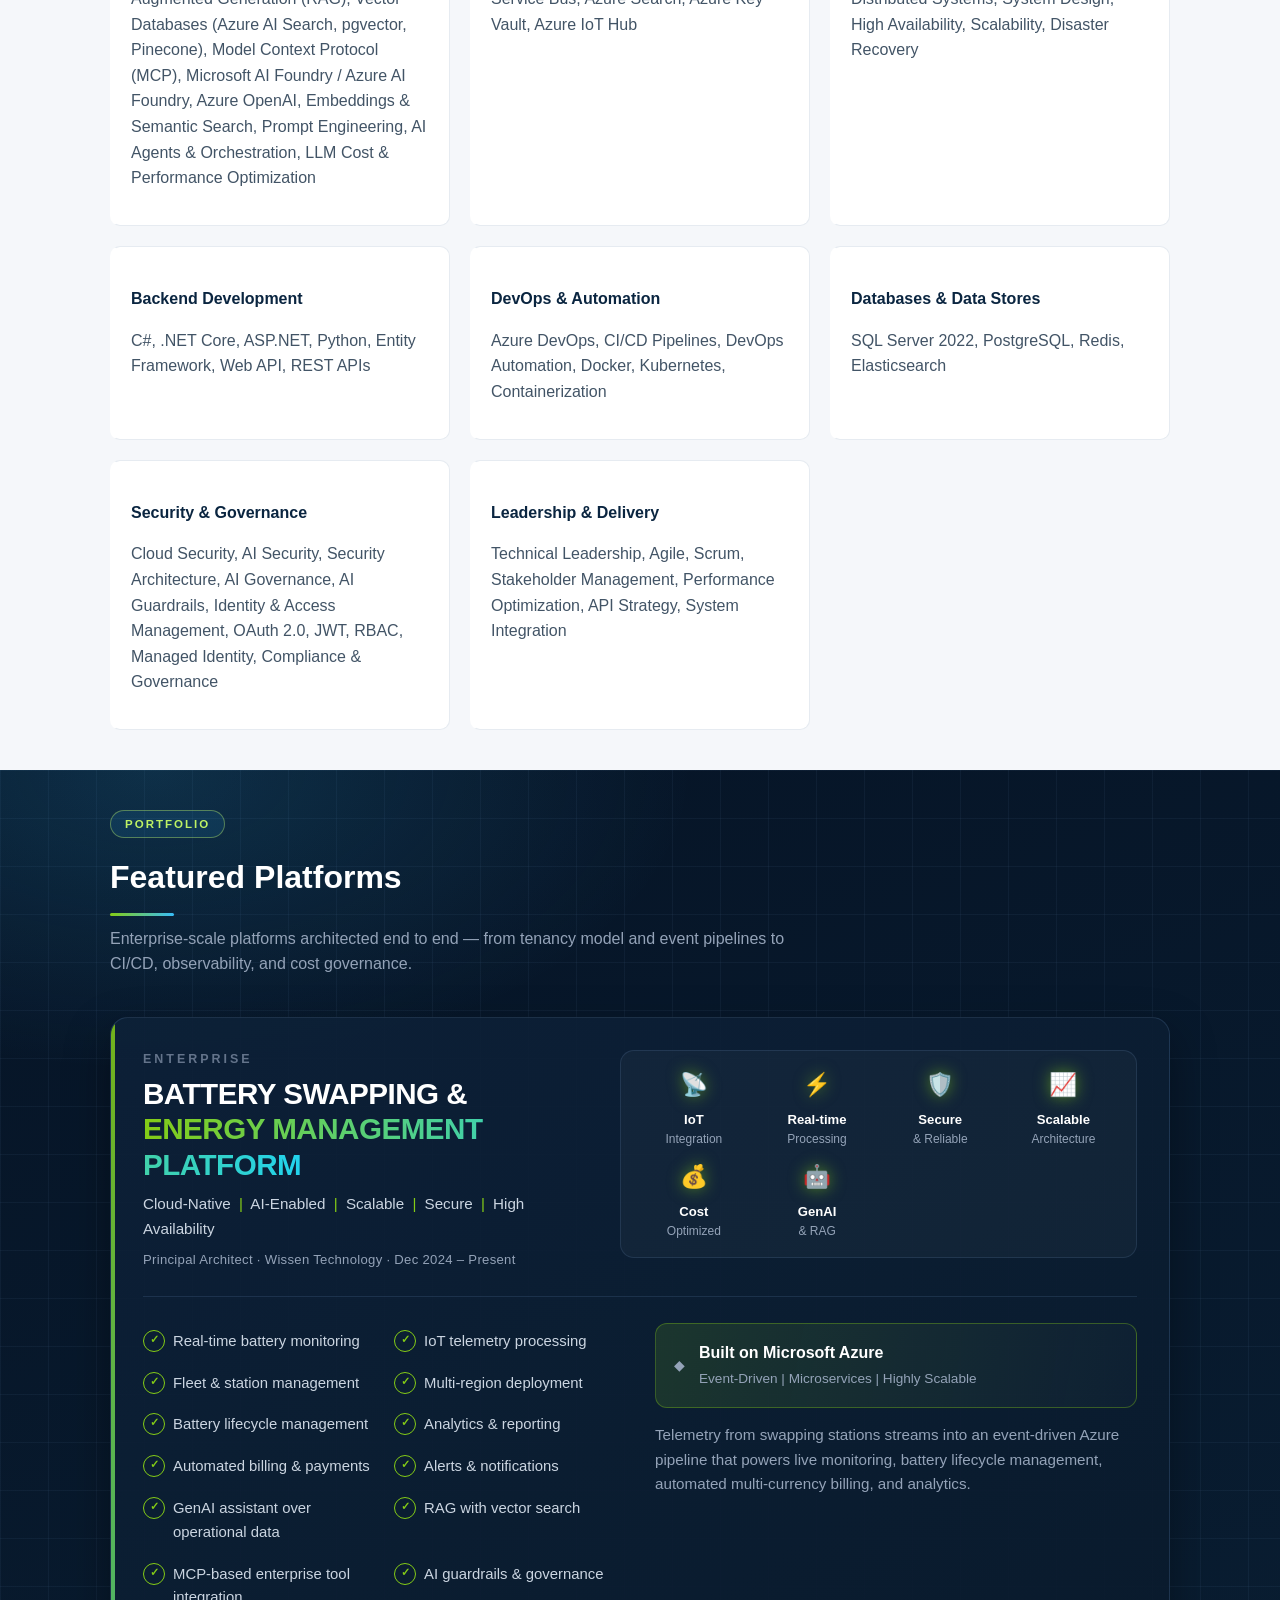
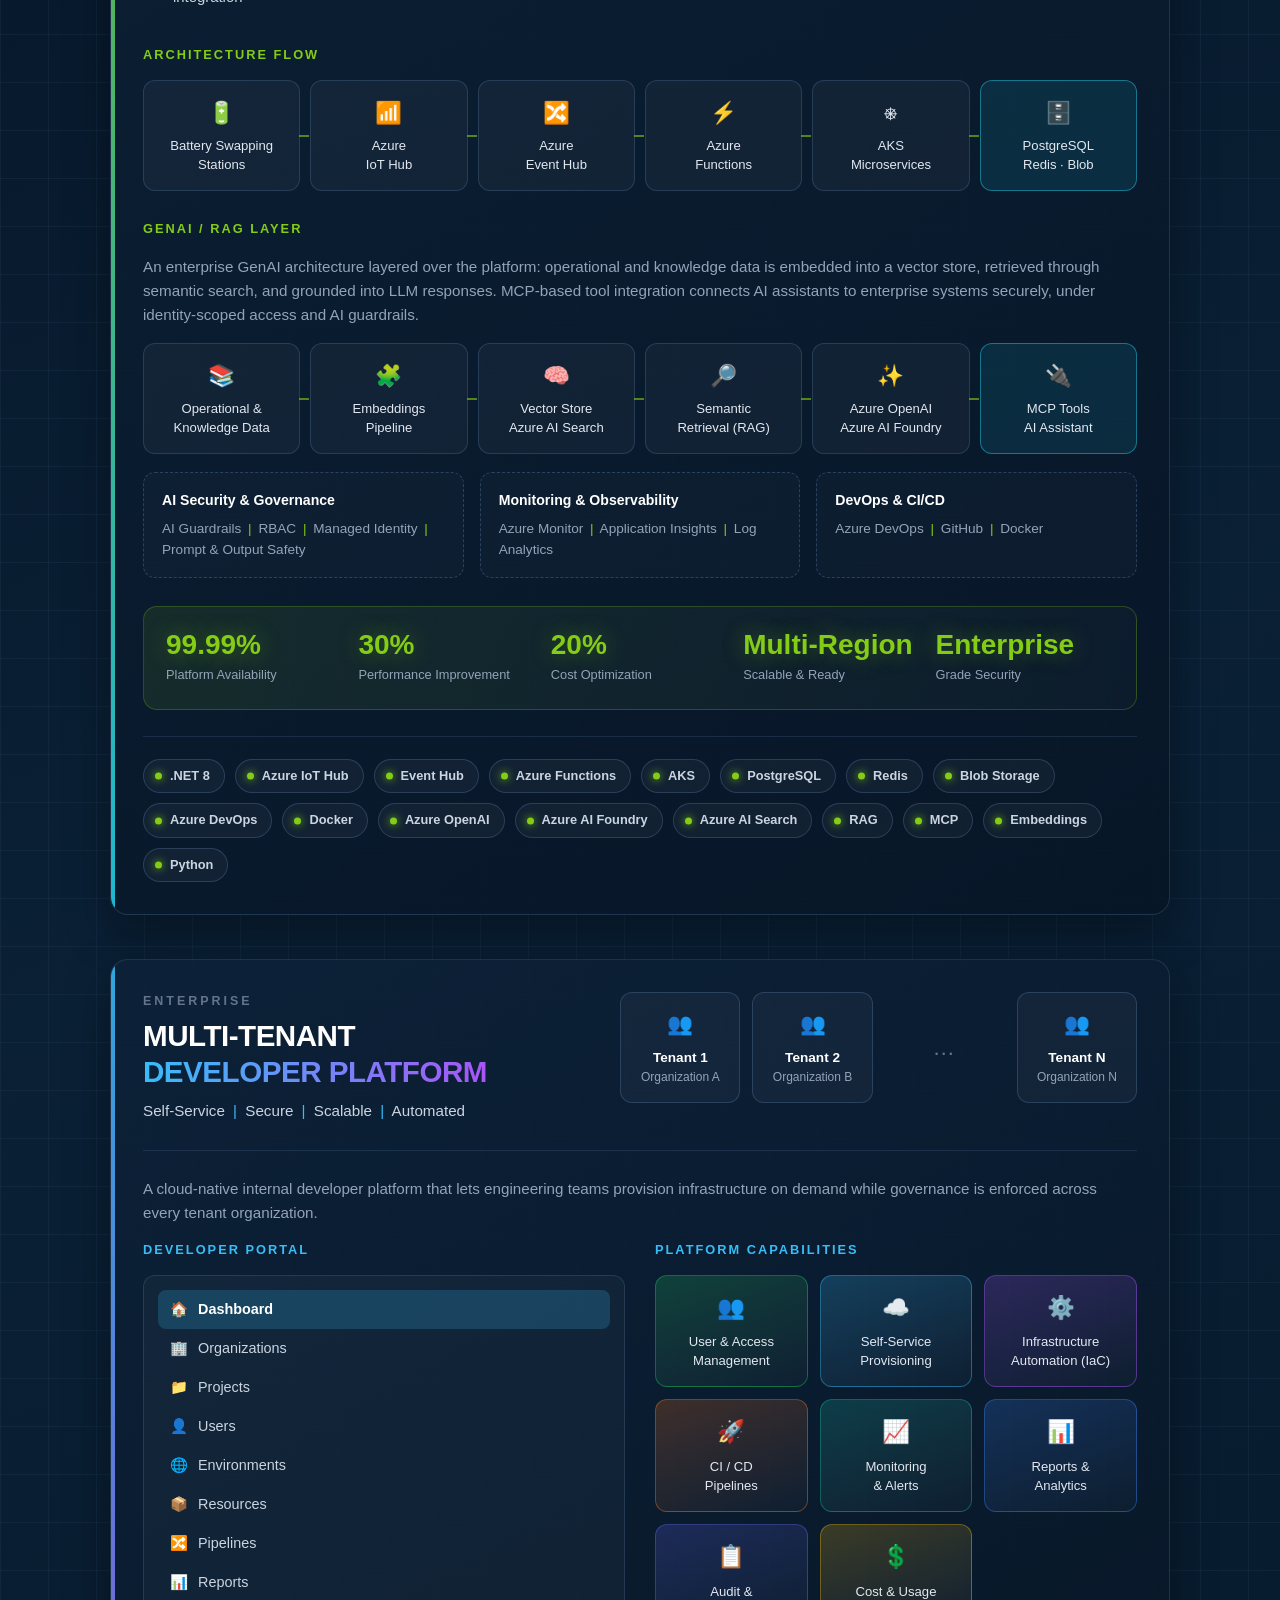
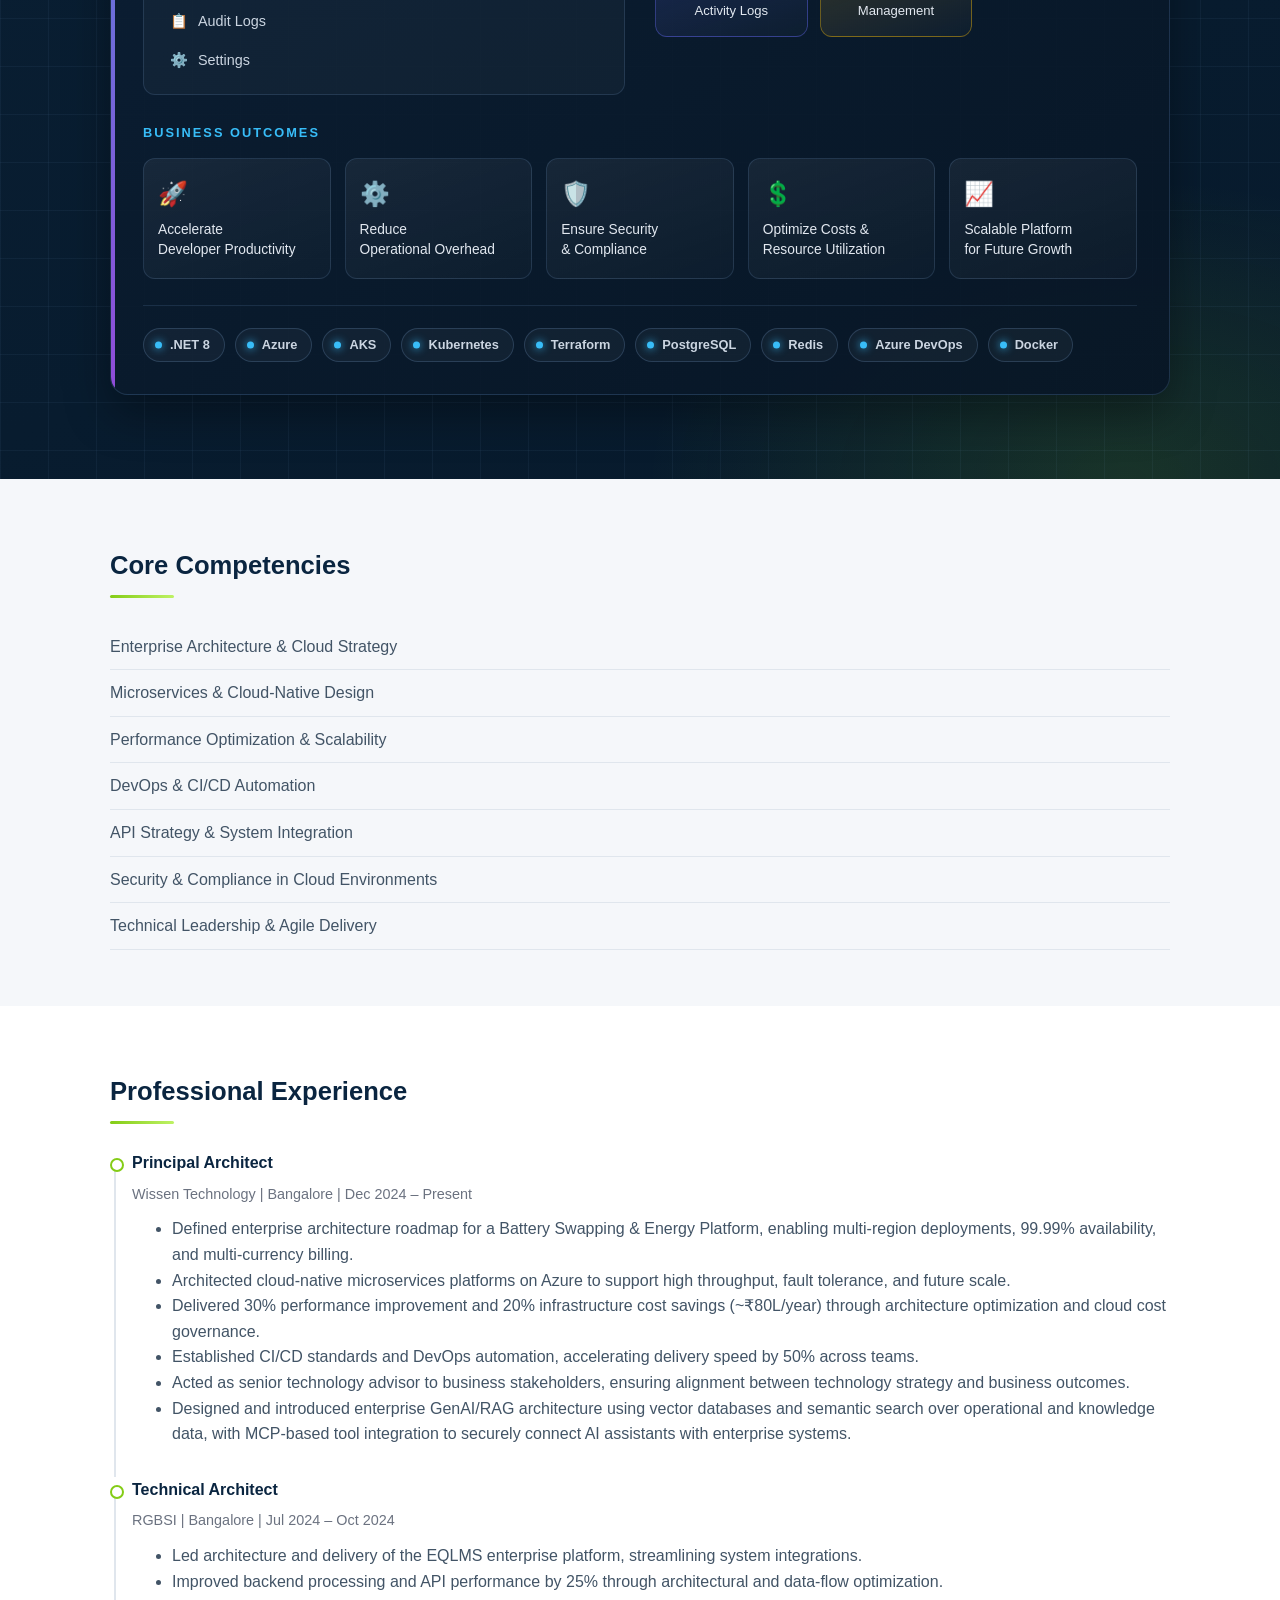
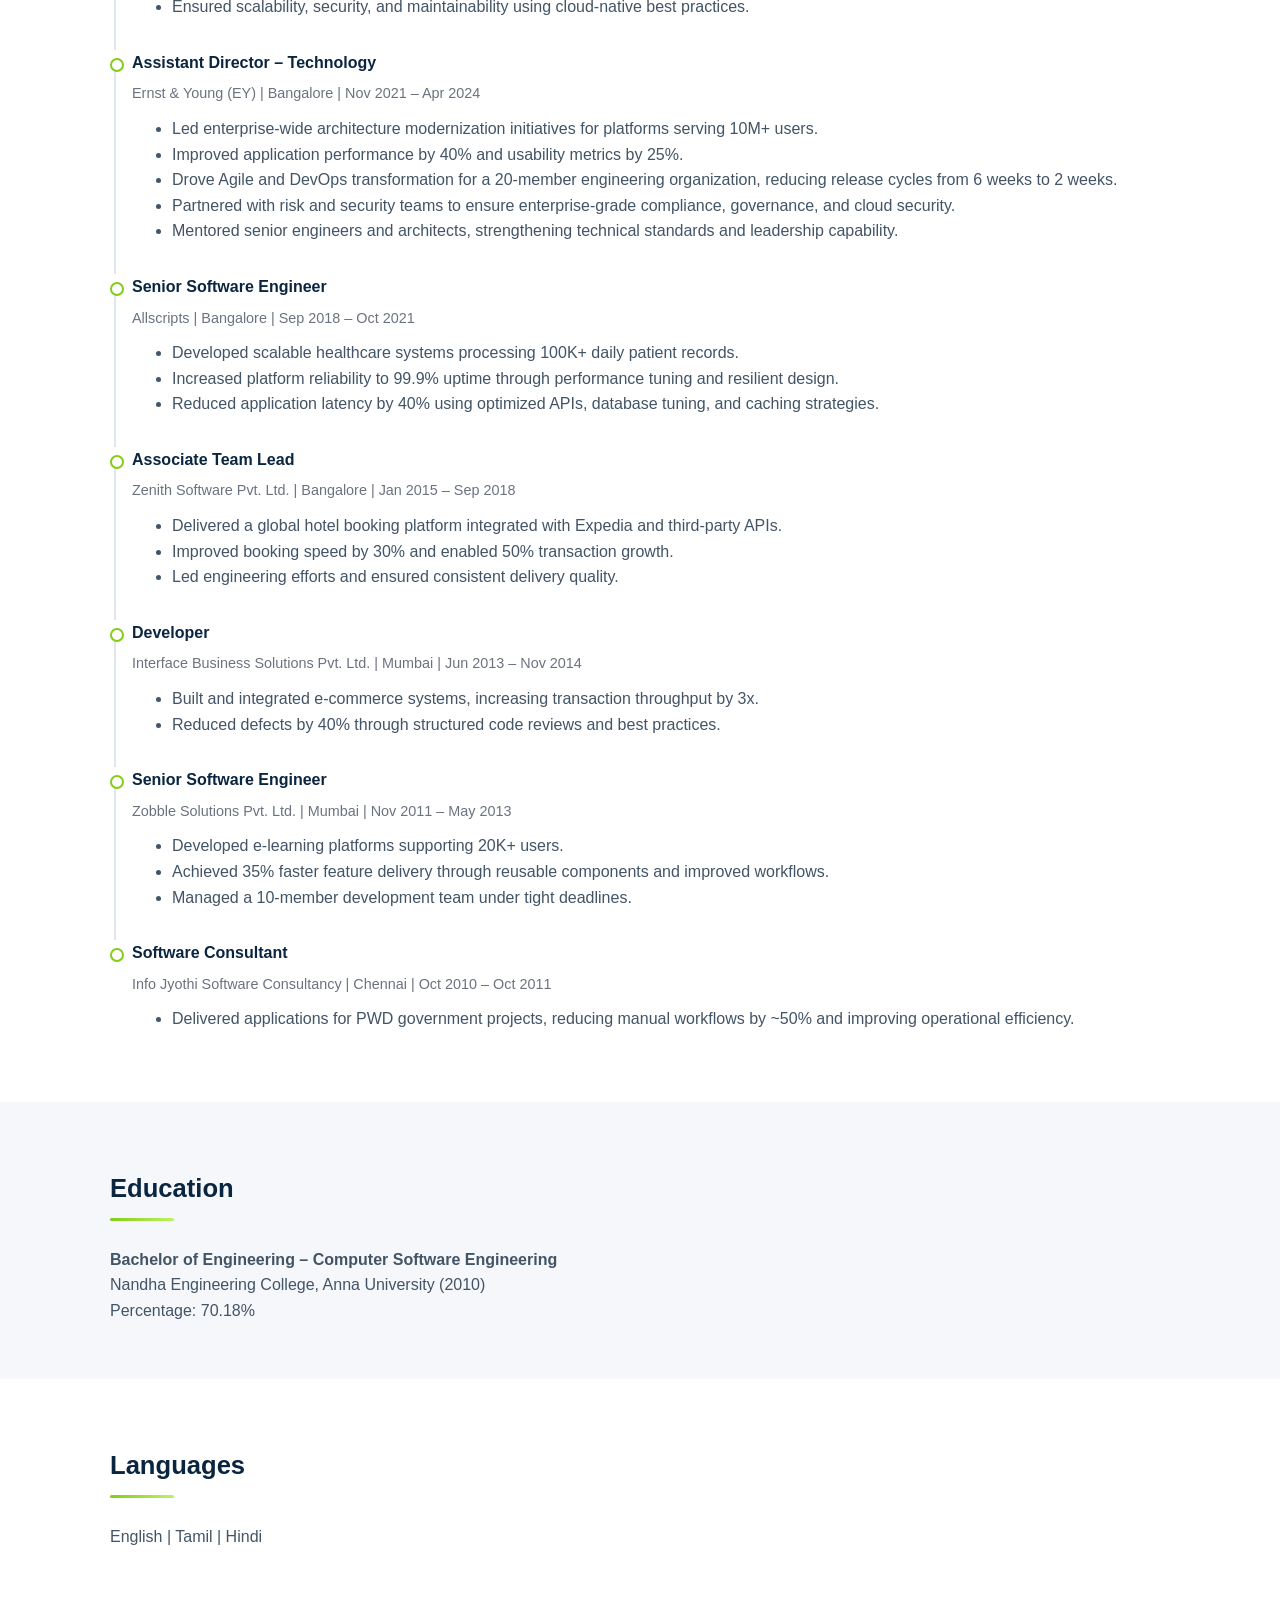
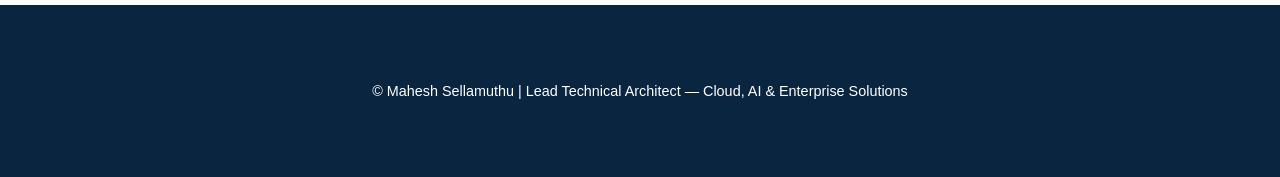
==== commit c5e0dbe1: "Latest Profile Update with AI added" ====
--- a/index.html
+++ b/index.html
@@ -2,9 +2,9 @@
 <html lang="en">
 <head>
     <meta charset="UTF-8">
-    <title>Mahesh Sellamuthu | Principal Architect</title>
+    <title>Mahesh Sellamuthu | Lead Technical Architect &amp; Principal Architect</title>
     <meta name="viewport" content="width=device-width, initial-scale=1.0">
-    <meta name="description" content="Principal Architect specializing in Azure Cloud, Microservices, Distributed Systems, DevOps and Enterprise Architecture. 15+ years building platforms for 10M+ users.">
+    <meta name="description" content="Lead Technical Architect and Principal Architect specializing in Azure, Generative AI, Agentic AI, RAG, MCP, microservices and distributed systems. 15+ years building cloud-native, AI-enabled platforms for 10M+ users.">
     <link rel="stylesheet" href="css/style.css">
 </head>
 
@@ -15,8 +15,8 @@
       <div class="header-top">
         <div class="header-text">
         <h1>Mahesh Sellamuthu</h1>
-        <h2>Principal Architect | Cloud &amp; Enterprise Solutions</h2>
-        <p class="tagline">Microservices &bull; Azure &bull; .NET &bull; DevOps &bull; Distributed Systems &bull; Cloud Architecture &bull; AI &amp; LLM Integration</p>
+        <h2>Lead Technical Architect | Principal Architect | Cloud, AI &amp; Enterprise Solutions</h2>
+        <p class="tagline">Azure &bull; .NET &bull; Microservices &bull; Cloud Architecture &bull; Generative AI &bull; Agentic AI &bull; RAG &bull; MCP &bull; DevOps &bull; Distributed Systems</p>
         <p class="location">Bangalore, India</p>
 
         <div class="contact">
@@ -61,18 +61,32 @@
     <div class="container">
         <h3>Professional Summary</h3>
         <p>
-            Technology leader and Principal Architect with 15+ years of experience driving enterprise architecture,
-            cloud transformation, and large-scale digital platforms on Microsoft Azure.
-            Proven expertise in cloud-native microservices, distributed systems, DevOps automation,
-            and high-availability architectures supporting <strong>10M+ users</strong>.
+            Technology leader and Principal Architect with 15+ years of experience designing and delivering
+            cloud-native, <strong>AI-enabled enterprise platforms</strong> on Microsoft Azure.
         </p>
-        <p>
-            Track record of delivering <strong>99.99% uptime</strong>, <strong>50%+ operational efficiency</strong>,
-            and <strong>20% cost optimization</strong> through architecture modernization and CI/CD excellence.
-            Strong background in technical leadership, Agile delivery, security governance, and stakeholder management,
-            well-suited for <strong>Staff Architect, Technical Architect, Solution Architect,
-            Enterprise Architect, Lead Architect, and Cloud Architect roles</strong>.
-        </p>
+
+        <dl class="summary-list">
+            <dt>Architecture &amp; Platforms</dt>
+            <dd>Enterprise architecture, cloud-native microservices, distributed systems, and high-availability
+                design for platforms serving <strong>10M+ users</strong>.</dd>
+
+            <dt>AI &amp; Emerging Tech</dt>
+            <dd>Generative AI and Agentic AI solutions built on LLMs, Retrieval-Augmented Generation (RAG),
+                vector databases, and MCP-based tool integration using Azure AI Foundry and Azure OpenAI.</dd>
+
+            <dt>Engineering Impact</dt>
+            <dd><strong>99.99% uptime</strong>, up to <strong>40% performance improvement</strong>,
+                <strong>20% infrastructure cost savings</strong>, and <strong>50% faster delivery</strong>
+                through DevOps automation and CI/CD excellence.</dd>
+
+            <dt>Leadership &amp; Delivery</dt>
+            <dd>Technical leadership, Agile delivery, security governance, and stakeholder management;
+                mentoring engineers and architects and owning multi-year technology roadmaps.</dd>
+
+            <dt>Target Roles</dt>
+            <dd>Lead Technical Architect, Principal Architect, Technical Architect, Solution Architect,
+                and Cloud/AI Architect roles in cloud-native and AI-driven product and enterprise organizations.</dd>
+        </dl>
     </div>
 </section>
 
@@ -81,6 +95,11 @@
         <h3>Core Skills</h3>
 
         <div class="skills-grid">
+            <div>
+                <h4>AI &amp; LLM Engineering</h4>
+                <p>Generative AI, Agentic AI, Large Language Models (LLM), Retrieval-Augmented Generation (RAG), Vector Databases (Azure AI Search, pgvector, Pinecone), Model Context Protocol (MCP), Microsoft AI Foundry / Azure AI Foundry, Azure OpenAI, Embeddings &amp; Semantic Search, Prompt Engineering, AI Agents &amp; Orchestration, LLM Cost &amp; Performance Optimization</p>
+            </div>
+
             <div>
                 <h4>Cloud &amp; Platform</h4>
                 <p>Microsoft Azure, Azure Architecture, Azure IaaS, Azure PaaS, Azure Functions, Azure Service Bus, Azure Search, Azure Key Vault, Azure IoT Hub</p>
@@ -93,7 +112,7 @@
 
             <div>
                 <h4>Backend Development</h4>
-                <p>C#, .NET Core, ASP.NET, Entity Framework, Web API, REST APIs</p>
+                <p>C#, .NET Core, ASP.NET, Python, Entity Framework, Web API, REST APIs</p>
             </div>
 
             <div>
@@ -108,12 +127,7 @@
 
             <div>
                 <h4>Security &amp; Governance</h4>
-                <p>Cloud Security, Security Architecture, Identity &amp; Access Management, OAuth, JWT, Compliance &amp; Governance</p>
-            </div>
-
-            <div>
-                <h4>AI &amp; LLM Tooling</h4>
-                <p>LLM-assisted engineering with Claude, GitHub Copilot and ChatGPT, AI code review and documentation, prompt engineering, evaluating AI adoption for developer productivity</p>
+                <p>Cloud Security, AI Security, Security Architecture, AI Governance, AI Guardrails, Identity &amp; Access Management, OAuth 2.0, JWT, RBAC, Managed Identity, Compliance &amp; Governance</p>
             </div>
 
             <div>
@@ -142,7 +156,8 @@
                 <div class="pcard-title">
                     <span class="pcard-eyebrow">Enterprise</span>
                     <h4>Battery Swapping &amp;<br><em>Energy Management Platform</em></h4>
-                    <p class="pcard-sub">Cloud-Native <i>|</i> Scalable <i>|</i> Secure <i>|</i> High Availability</p>
+                    <p class="pcard-sub">Cloud-Native <i>|</i> AI-Enabled <i>|</i> Scalable <i>|</i> Secure <i>|</i> High Availability</p>
+                    <p class="pcard-role">Principal Architect &middot; Wissen Technology &middot; Dec 2024 &ndash; Present</p>
                 </div>
 
                 <div class="pillbar">
@@ -151,6 +166,7 @@
                     <div class="pill"><span class="pill-ico">🛡️</span><b>Secure</b><i>&amp; Reliable</i></div>
                     <div class="pill"><span class="pill-ico">📈</span><b>Scalable</b><i>Architecture</i></div>
                     <div class="pill"><span class="pill-ico">💰</span><b>Cost</b><i>Optimized</i></div>
+                    <div class="pill"><span class="pill-ico">🤖</span><b>GenAI</b><i>&amp; RAG</i></div>
                 </div>
             </div>
 
@@ -165,6 +181,10 @@
                         <li>Analytics &amp; reporting</li>
                         <li>Automated billing &amp; payments</li>
                         <li>Alerts &amp; notifications</li>
+                        <li>GenAI assistant over operational data</li>
+                        <li>RAG with vector search</li>
+                        <li>MCP-based enterprise tool integration</li>
+                        <li>AI guardrails &amp; governance</li>
                     </ul>
                 </div>
 
@@ -196,7 +216,27 @@
                 </div>
             </div>
 
+            <h5 class="pcard-h5">GenAI / RAG Layer</h5>
+            <p class="pcard-desc">
+                An enterprise GenAI architecture layered over the platform: operational and knowledge data is
+                embedded into a vector store, retrieved through semantic search, and grounded into LLM responses.
+                MCP-based tool integration connects AI assistants to enterprise systems securely, under
+                identity-scoped access and AI guardrails.
+            </p>
+            <div class="flowline">
+                <div class="node"><span class="node-ico">📚</span>Operational &amp;<br>Knowledge Data</div>
+                <div class="node"><span class="node-ico">🧩</span>Embeddings<br>Pipeline</div>
+                <div class="node"><span class="node-ico">🧠</span>Vector Store<br>Azure AI Search</div>
+                <div class="node"><span class="node-ico">🔎</span>Semantic<br>Retrieval (RAG)</div>
+                <div class="node"><span class="node-ico">✨</span>Azure OpenAI<br>Azure AI Foundry</div>
+                <div class="node node-store"><span class="node-ico">🔌</span>MCP Tools<br>AI Assistant</div>
+            </div>
+
             <div class="subpanels">
+                <div class="subpanel">
+                    <h6>AI Security &amp; Governance</h6>
+                    <p>AI Guardrails <i>|</i> RBAC <i>|</i> Managed Identity <i>|</i> Prompt &amp; Output Safety</p>
+                </div>
                 <div class="subpanel">
                     <h6>Monitoring &amp; Observability</h6>
                     <p>Azure Monitor <i>|</i> Application Insights <i>|</i> Log Analytics</p>
@@ -219,6 +259,8 @@
                 <span>.NET 8</span><span>Azure IoT Hub</span><span>Event Hub</span><span>Azure Functions</span>
                 <span>AKS</span><span>PostgreSQL</span><span>Redis</span><span>Blob Storage</span>
                 <span>Azure DevOps</span><span>Docker</span>
+                <span>Azure OpenAI</span><span>Azure AI Foundry</span><span>Azure AI Search</span>
+                <span>RAG</span><span>MCP</span><span>Embeddings</span><span>Python</span>
             </div>
         </article>
 
@@ -321,6 +363,7 @@
                 <li>Delivered 30% performance improvement and 20% infrastructure cost savings (~₹80L/year) through architecture optimization and cloud cost governance.</li>
                 <li>Established CI/CD standards and DevOps automation, accelerating delivery speed by 50% across teams.</li>
                 <li>Acted as senior technology advisor to business stakeholders, ensuring alignment between technology strategy and business outcomes.</li>
+                <li>Designed and introduced enterprise GenAI/RAG architecture using vector databases and semantic search over operational and knowledge data, with MCP-based tool integration to securely connect AI assistants with enterprise systems.</li>
             </ul>
         </div>
 
@@ -415,7 +458,7 @@
 
 <footer class="footer">
     <div class="container">
-        <p>© Mahesh Sellamuthu | Principal Architect &mdash; Cloud &amp; Enterprise Solutions</p>
+        <p>© Mahesh Sellamuthu | Lead Technical Architect &mdash; Cloud, AI &amp; Enterprise Solutions</p>
     </div>
 </footer>
 
--- a/css/style.css
+++ b/css/style.css
@@ -1253,3 +1253,30 @@
         transition-duration: 0.001ms !important;
     }
 }
+
+/* ---- Structured professional summary ---- */
+
+.summary-list {
+    margin: 22px 0 0;
+    display: grid;
+    gap: 16px;
+}
+
+.summary-list dt {
+    font-weight: 700;
+    color: var(--primary);
+    font-size: 0.95rem;
+}
+
+.summary-list dd {
+    margin: 4px 0 0;
+    padding-left: 14px;
+    border-left: 3px solid var(--accent);
+}
+
+.pcard-role {
+    margin: 8px 0 0;
+    font-size: 0.82rem;
+    color: #94a3b8;
+    letter-spacing: 0.3px;
+}
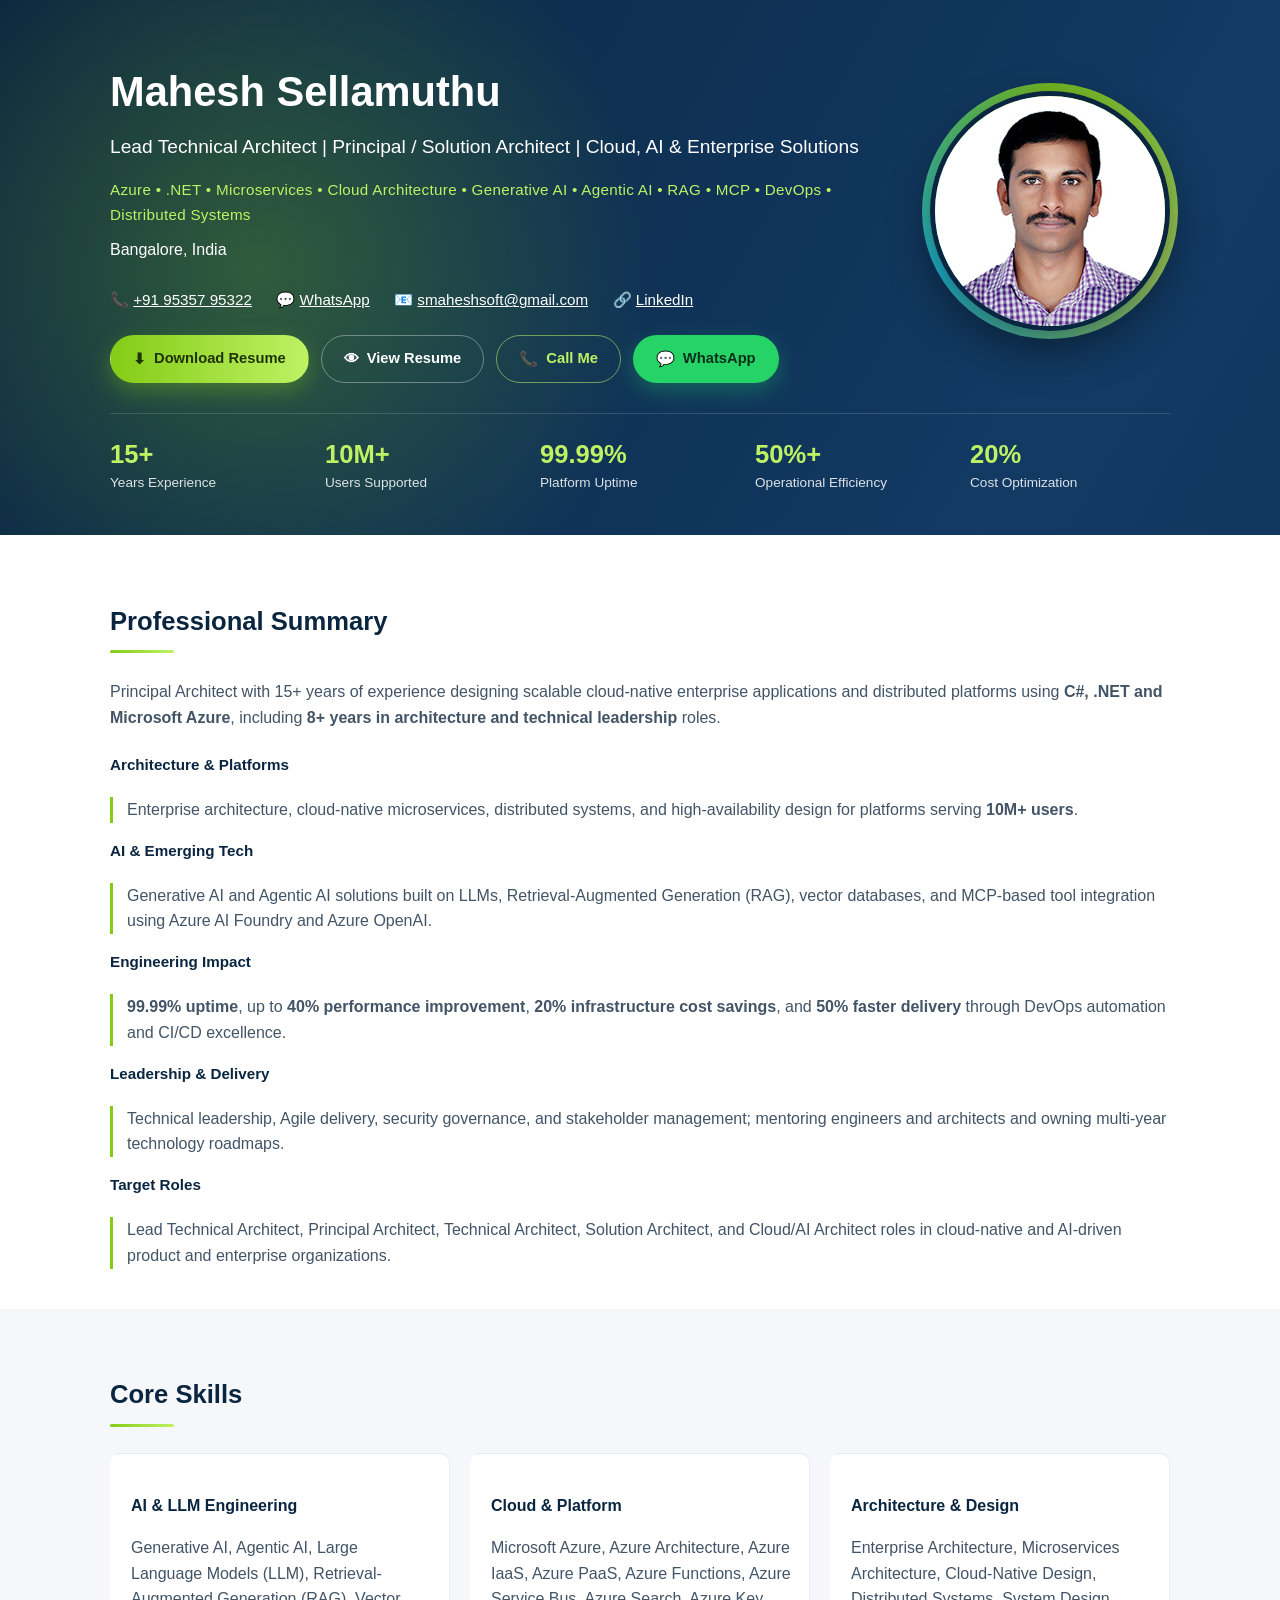
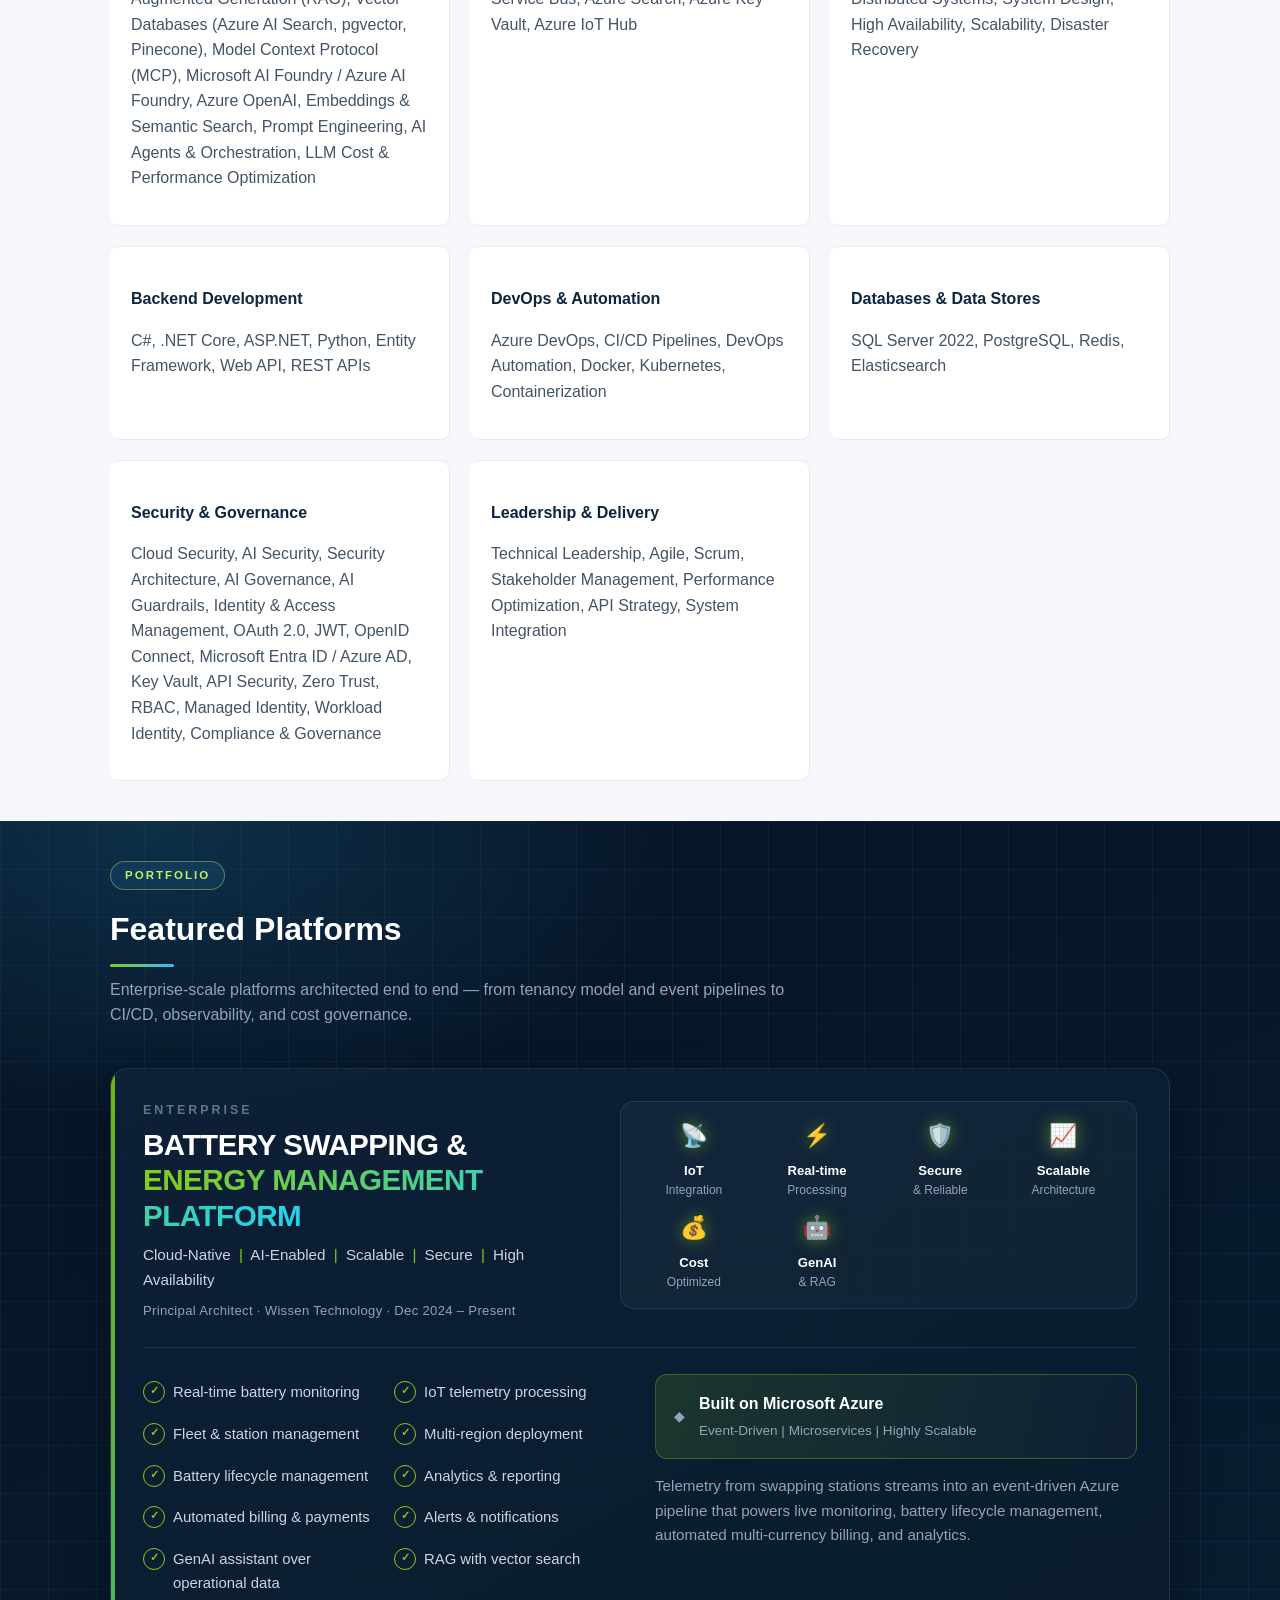
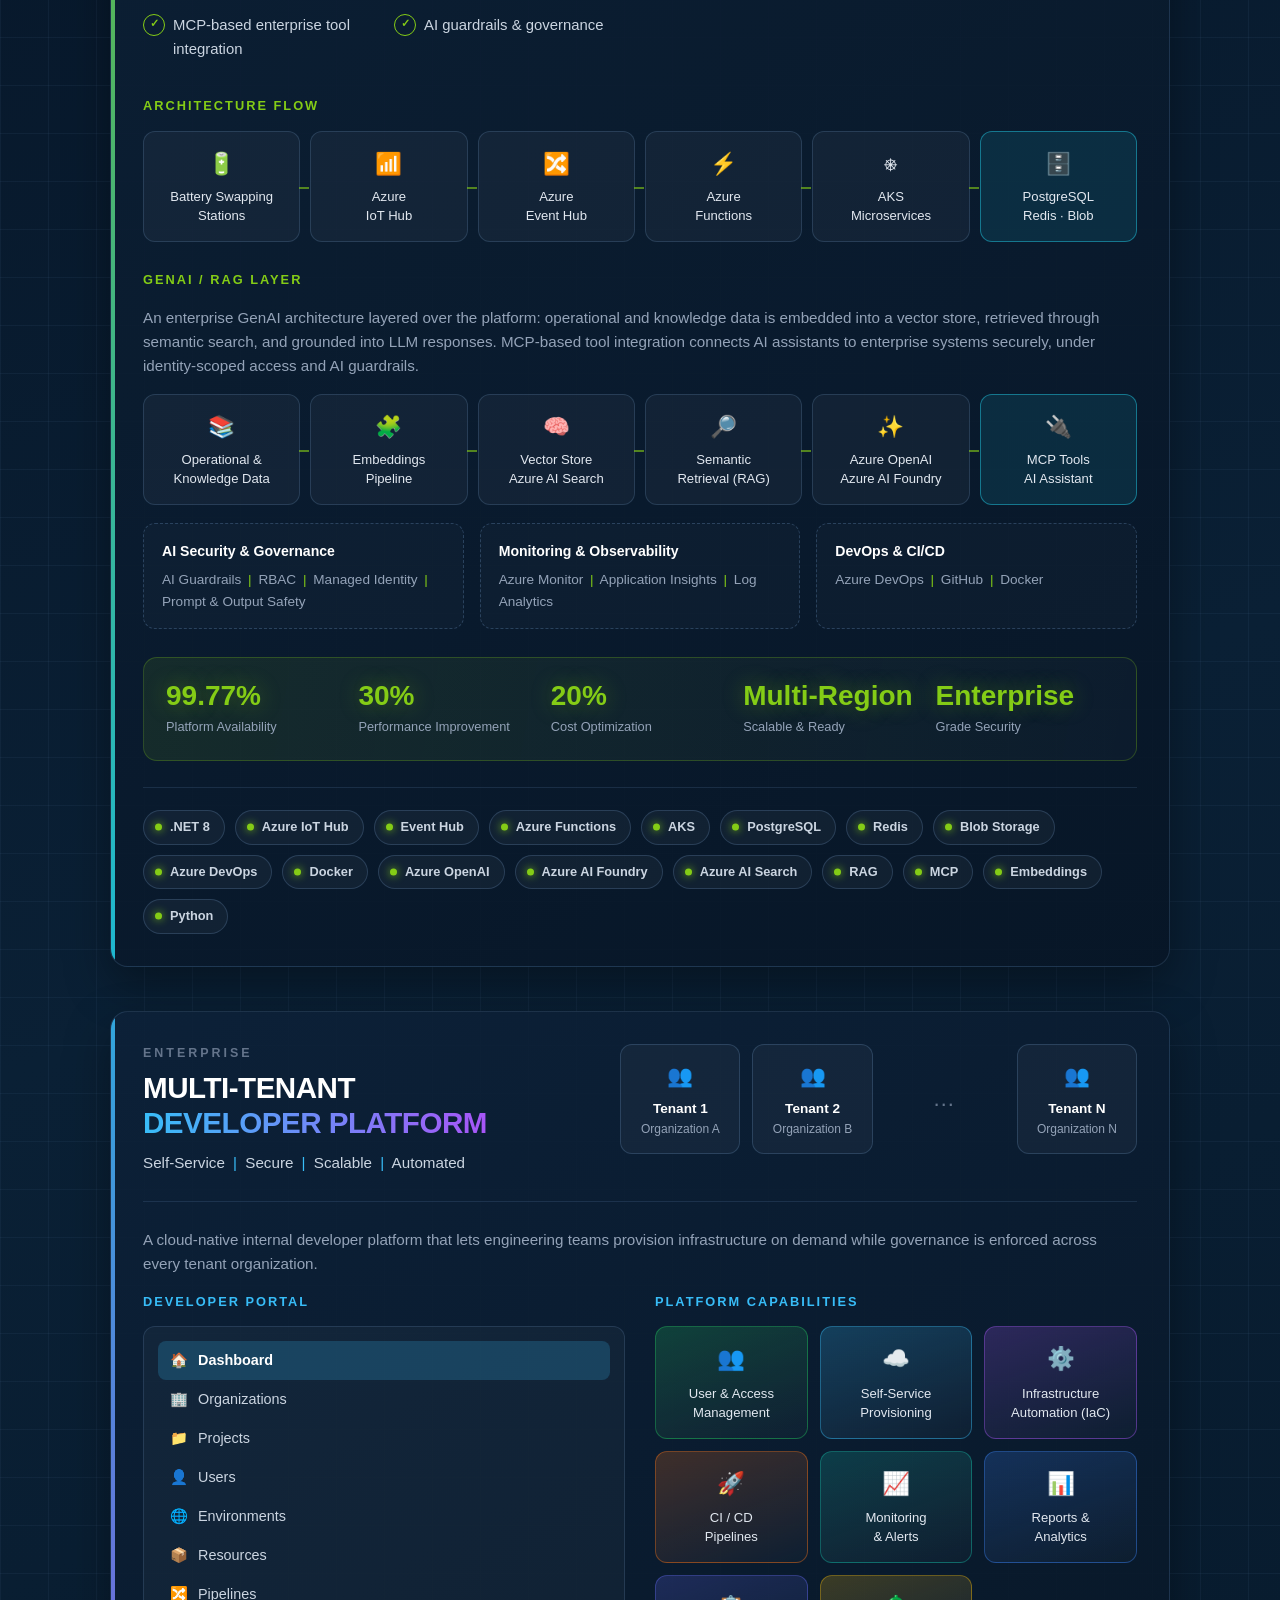
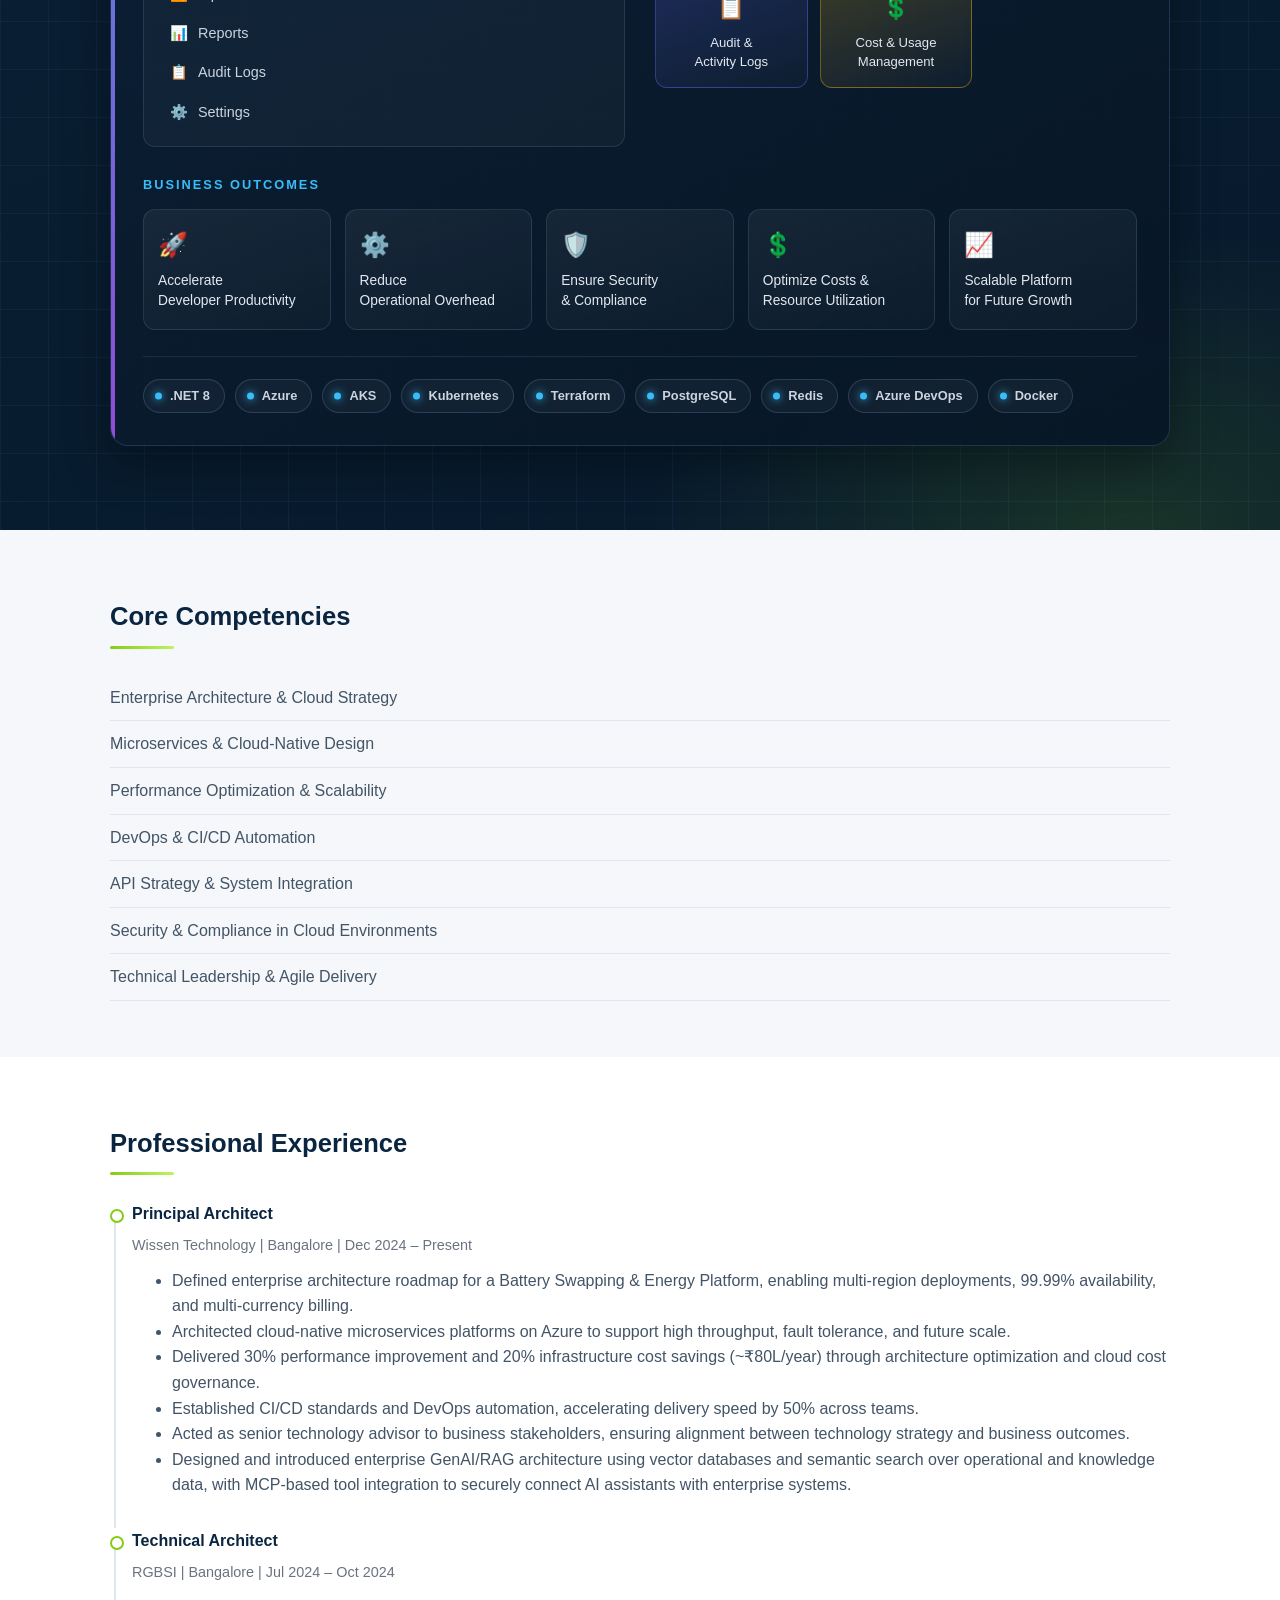
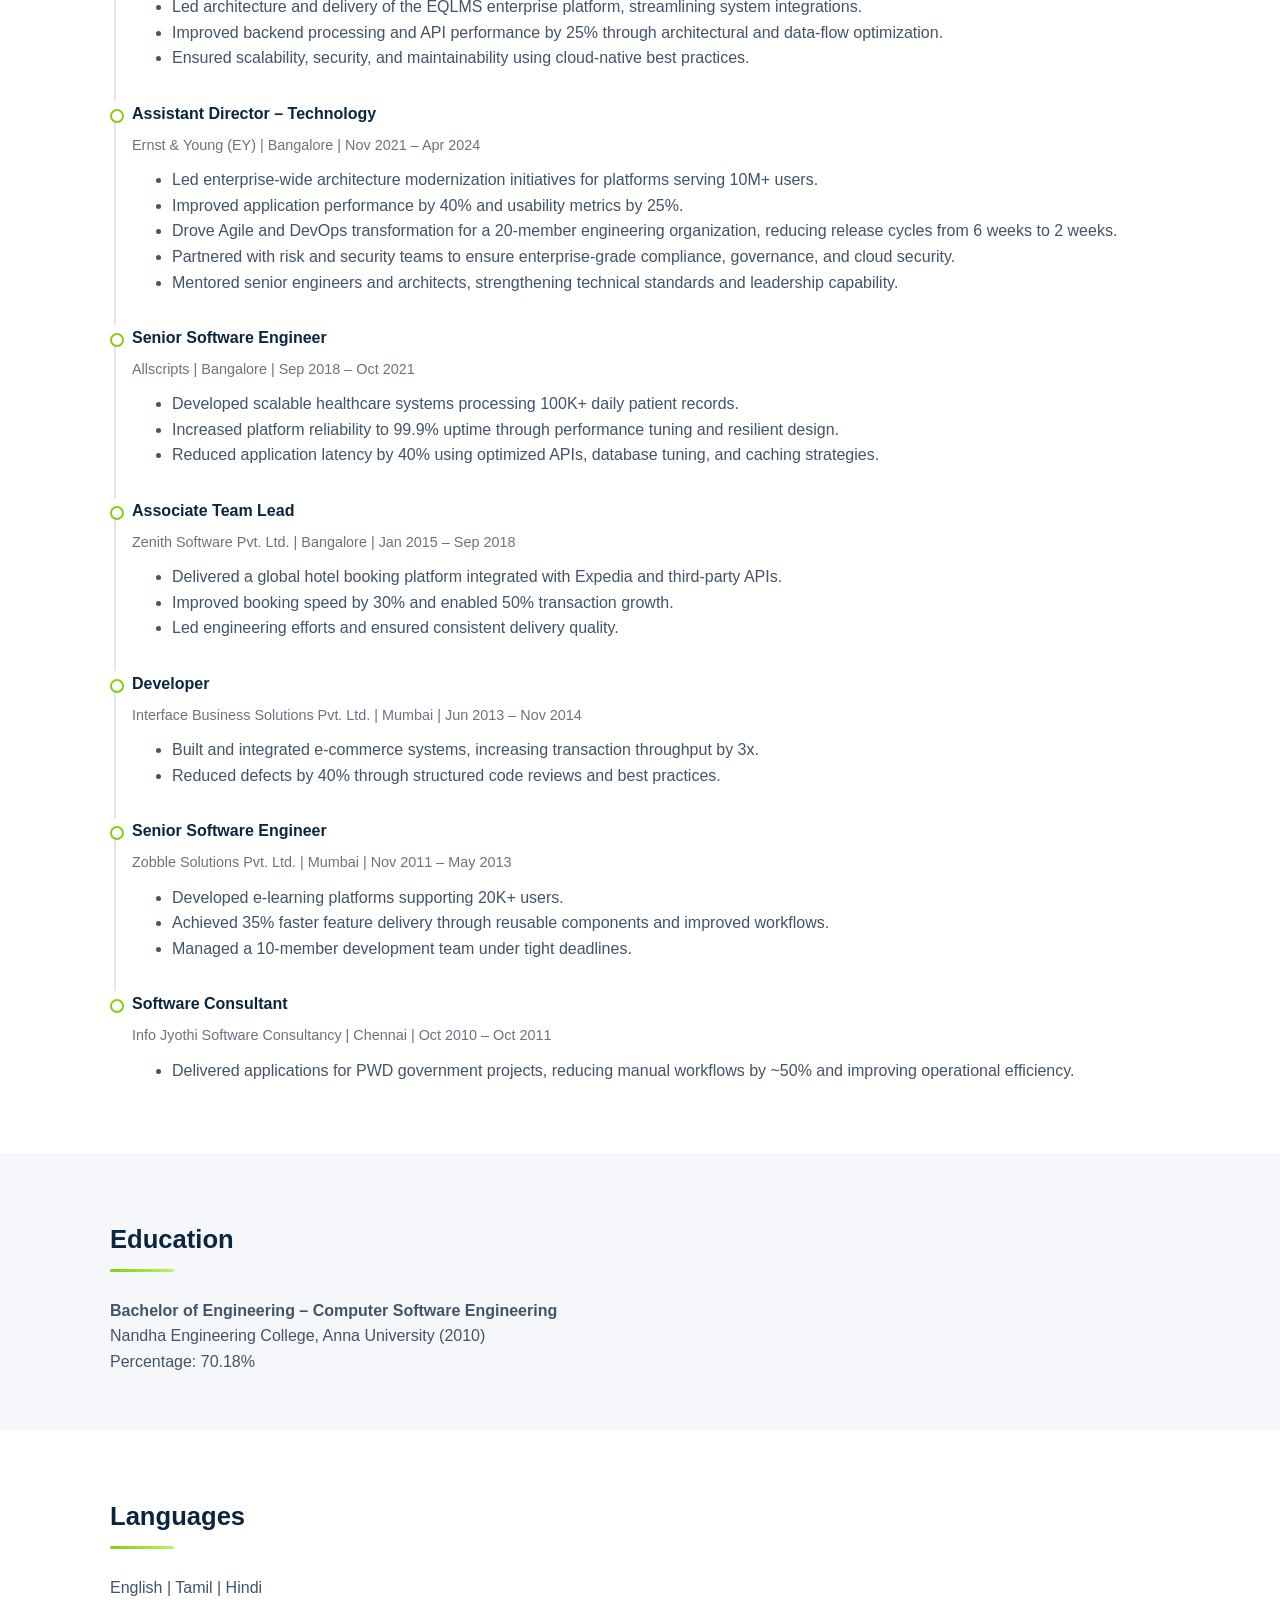
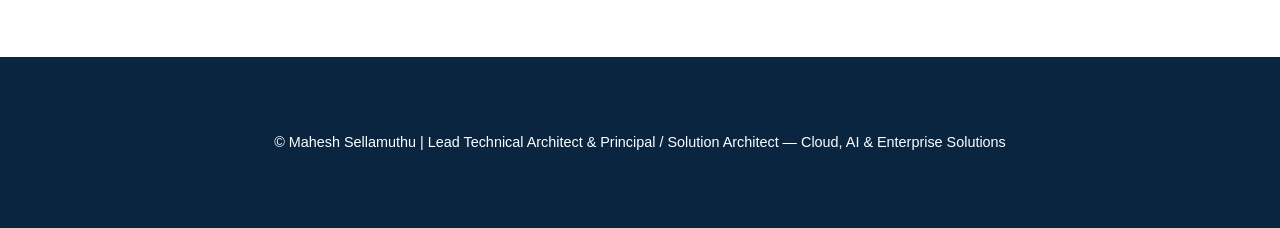
==== commit b3770953: "update resume" ====
--- a/index.html
+++ b/index.html
@@ -2,9 +2,9 @@
 <html lang="en">
 <head>
     <meta charset="UTF-8">
-    <title>Mahesh Sellamuthu | Lead Technical Architect &amp; Principal Architect</title>
+    <title>Mahesh Sellamuthu | Lead Technical Architect &amp; Principal / Solution Architect</title>
     <meta name="viewport" content="width=device-width, initial-scale=1.0">
-    <meta name="description" content="Lead Technical Architect and Principal Architect specializing in Azure, Generative AI, Agentic AI, RAG, MCP, microservices and distributed systems. 15+ years building cloud-native, AI-enabled platforms for 10M+ users.">
+    <meta name="description" content="Lead Technical Architect and Principal / Solution Architect specializing in Azure, Generative AI, Agentic AI, RAG, MCP, microservices and distributed systems. 15+ years building cloud-native, AI-enabled platforms for 10M+ users.">
     <link rel="stylesheet" href="css/style.css">
 </head>
 
@@ -15,7 +15,7 @@
       <div class="header-top">
         <div class="header-text">
         <h1>Mahesh Sellamuthu</h1>
-        <h2>Lead Technical Architect | Principal Architect | Cloud, AI &amp; Enterprise Solutions</h2>
+        <h2>Lead Technical Architect | Principal / Solution Architect | Cloud, AI &amp; Enterprise Solutions</h2>
         <p class="tagline">Azure &bull; .NET &bull; Microservices &bull; Cloud Architecture &bull; Generative AI &bull; Agentic AI &bull; RAG &bull; MCP &bull; DevOps &bull; Distributed Systems</p>
         <p class="location">Bangalore, India</p>
 
@@ -61,8 +61,9 @@
     <div class="container">
         <h3>Professional Summary</h3>
         <p>
-            Technology leader and Principal Architect with 15+ years of experience designing and delivering
-            cloud-native, <strong>AI-enabled enterprise platforms</strong> on Microsoft Azure.
+            Principal Architect with 15+ years of experience designing scalable cloud-native enterprise
+            applications and distributed platforms using <strong>C#, .NET and Microsoft Azure</strong>,
+            including <strong>8+ years in architecture and technical leadership</strong> roles.
         </p>
 
         <dl class="summary-list">
@@ -127,7 +128,7 @@
 
             <div>
                 <h4>Security &amp; Governance</h4>
-                <p>Cloud Security, AI Security, Security Architecture, AI Governance, AI Guardrails, Identity &amp; Access Management, OAuth 2.0, JWT, RBAC, Managed Identity, Compliance &amp; Governance</p>
+                <p>Cloud Security, AI Security, Security Architecture, AI Governance, AI Guardrails, Identity &amp; Access Management, OAuth 2.0, JWT, OpenID Connect, Microsoft Entra ID / Azure AD, Key Vault, API Security, Zero Trust, RBAC, Managed Identity, Workload Identity, Compliance &amp; Governance</p>
             </div>
 
             <div>
@@ -458,7 +459,7 @@
 
 <footer class="footer">
     <div class="container">
-        <p>© Mahesh Sellamuthu | Lead Technical Architect &mdash; Cloud, AI &amp; Enterprise Solutions</p>
+        <p>© Mahesh Sellamuthu | Lead Technical Architect &amp; Principal / Solution Architect &mdash; Cloud, AI &amp; Enterprise Solutions</p>
     </div>
 </footer>
 
